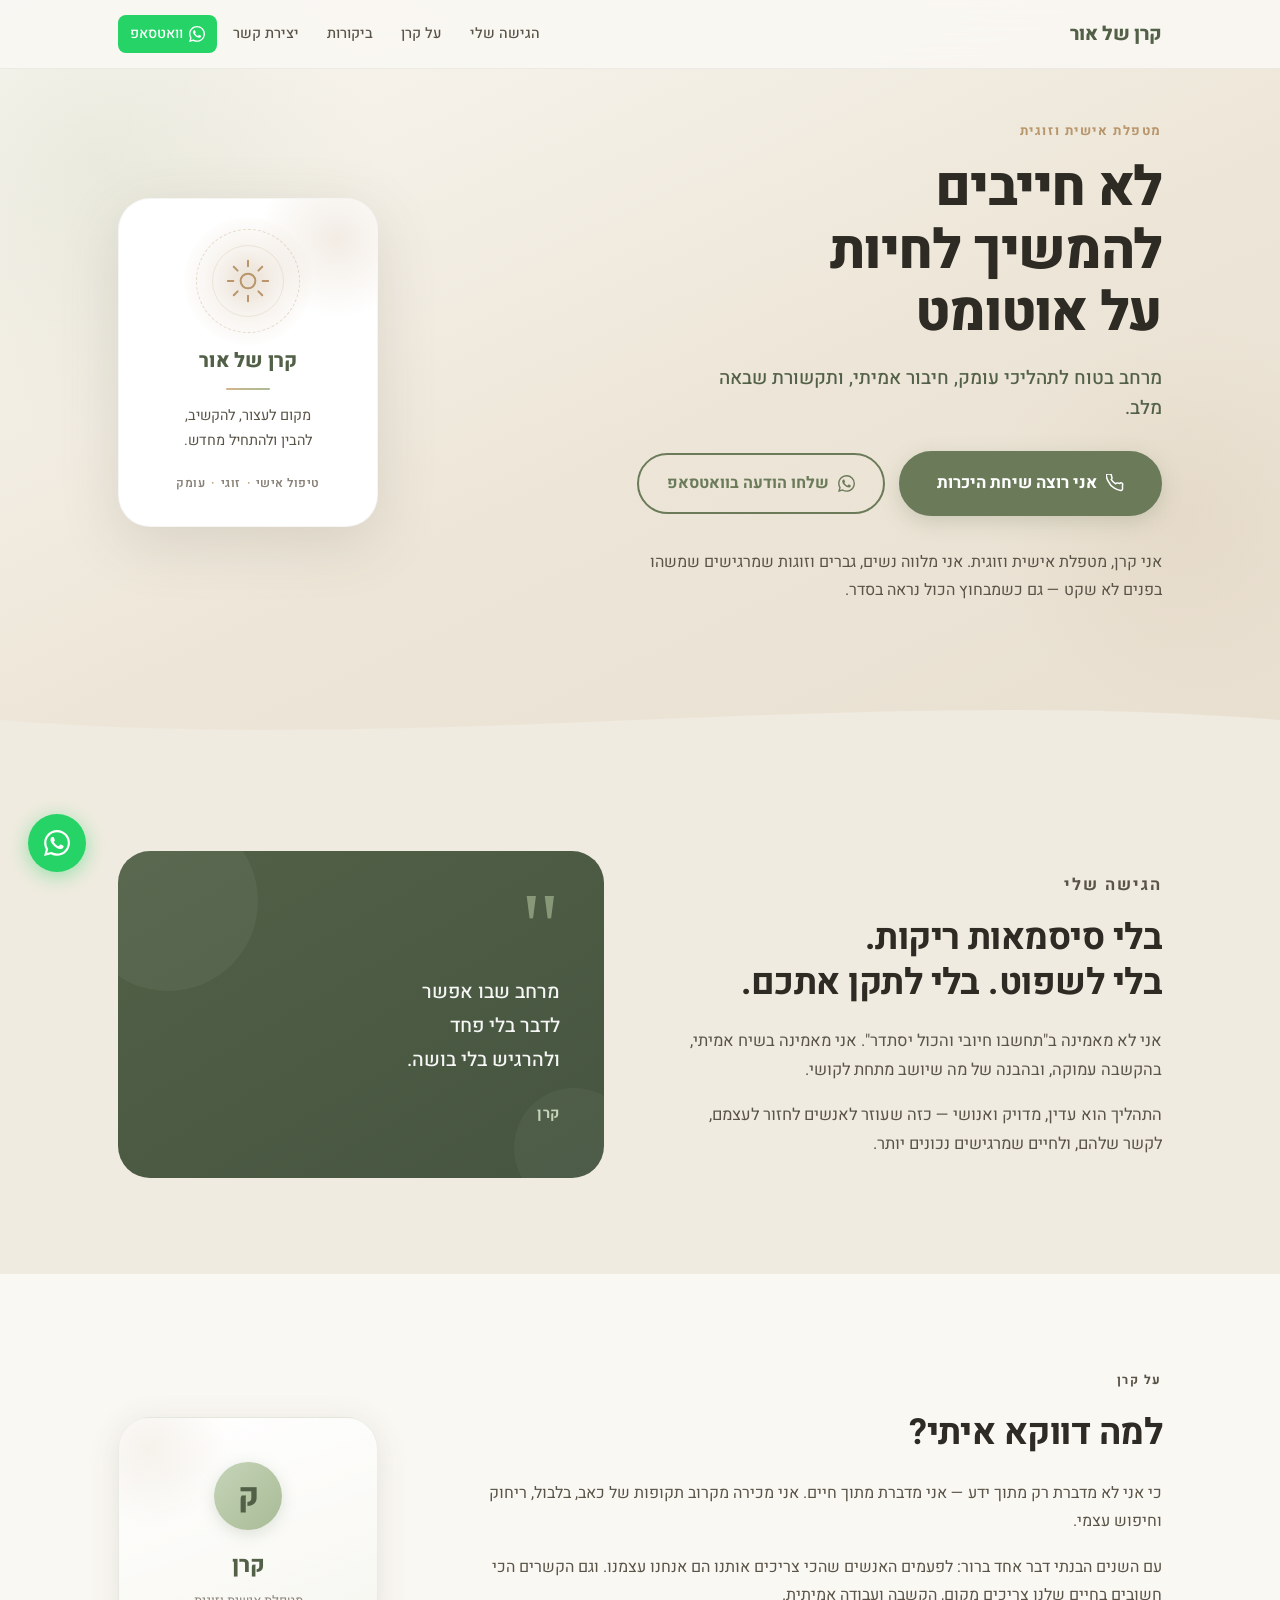
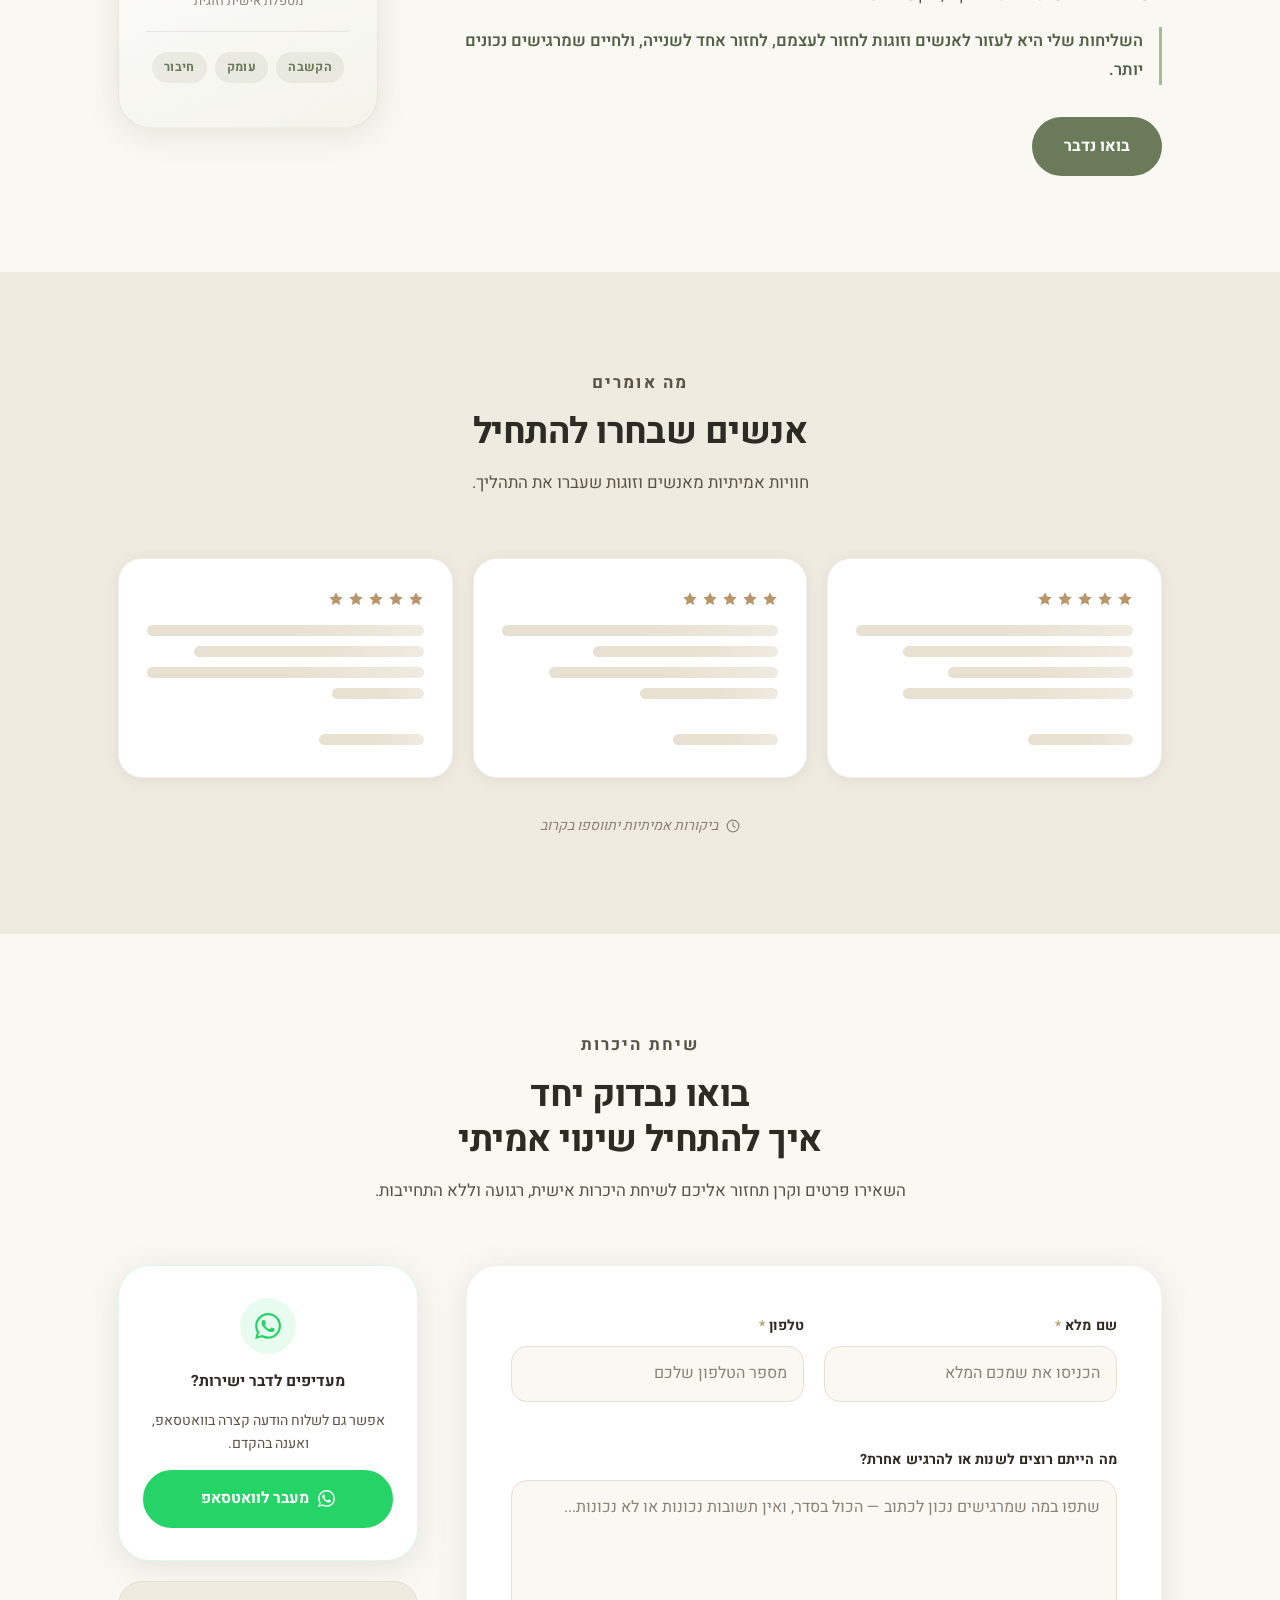
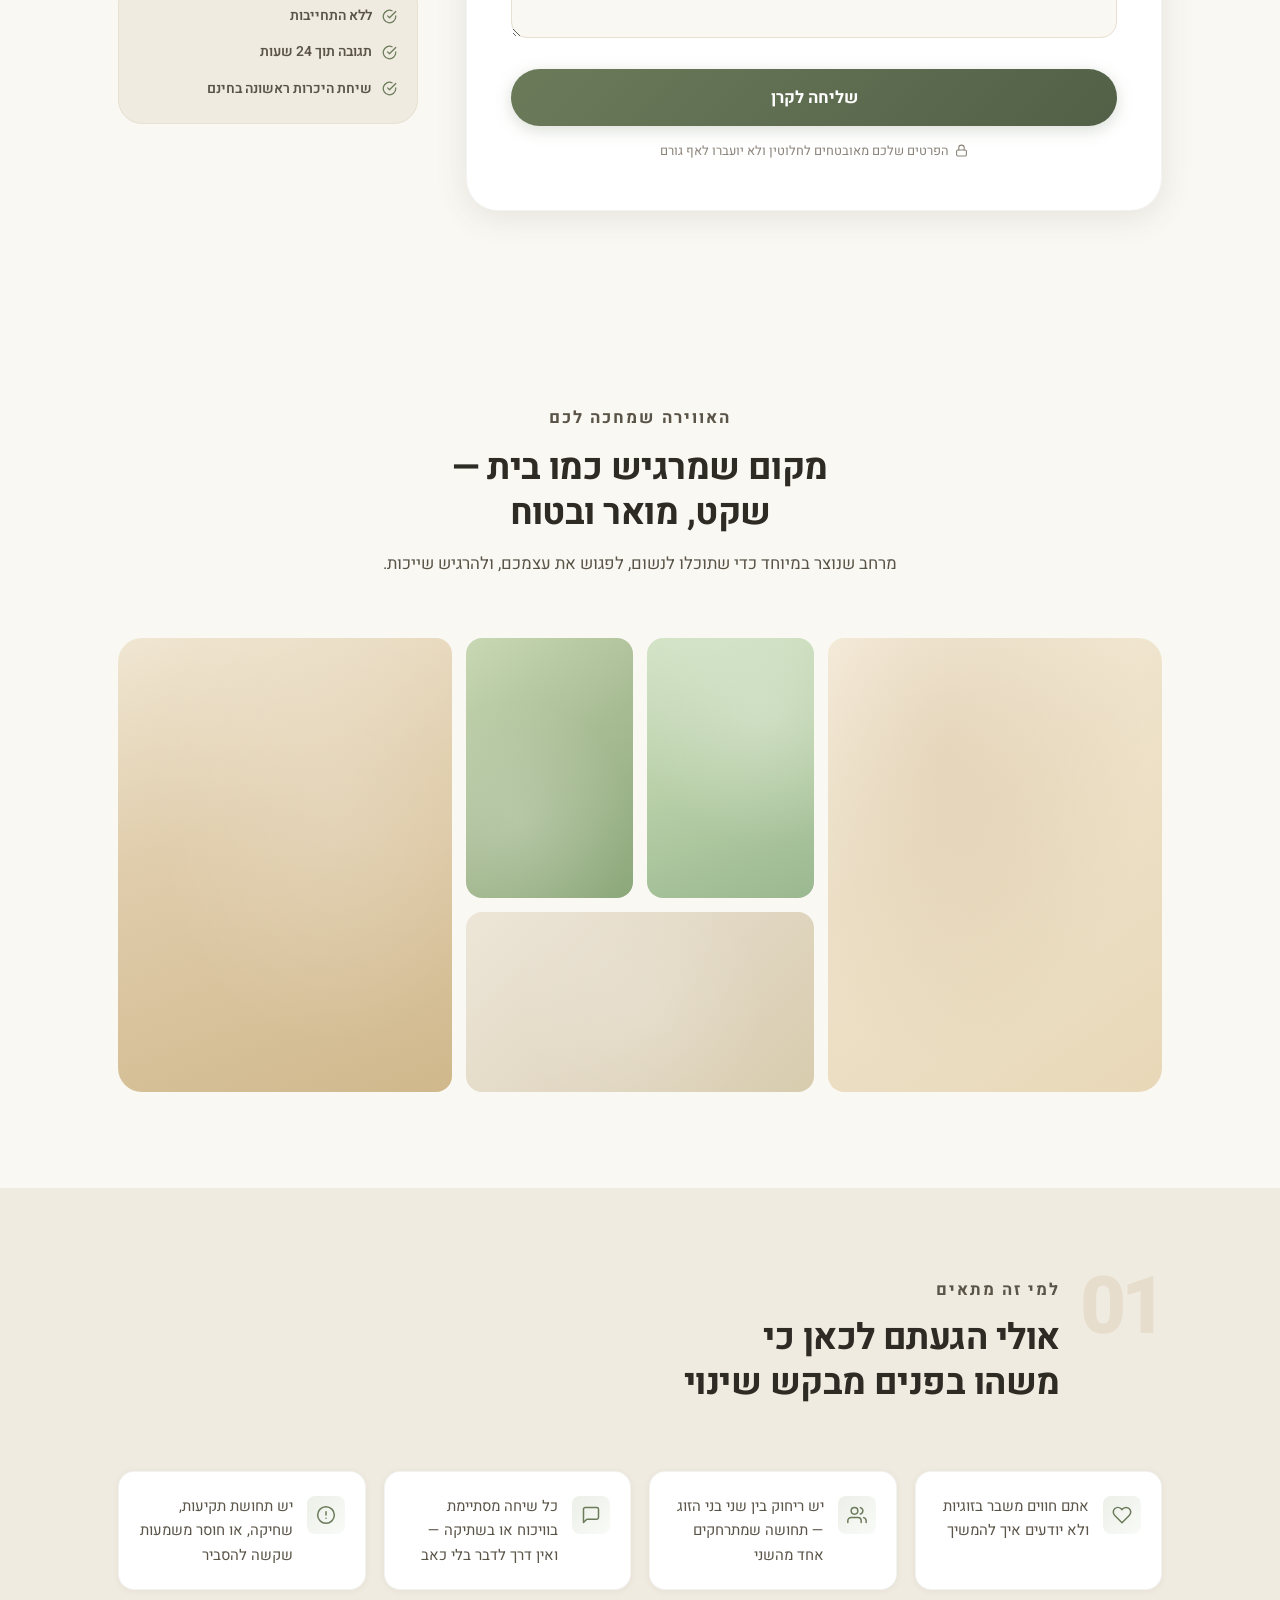
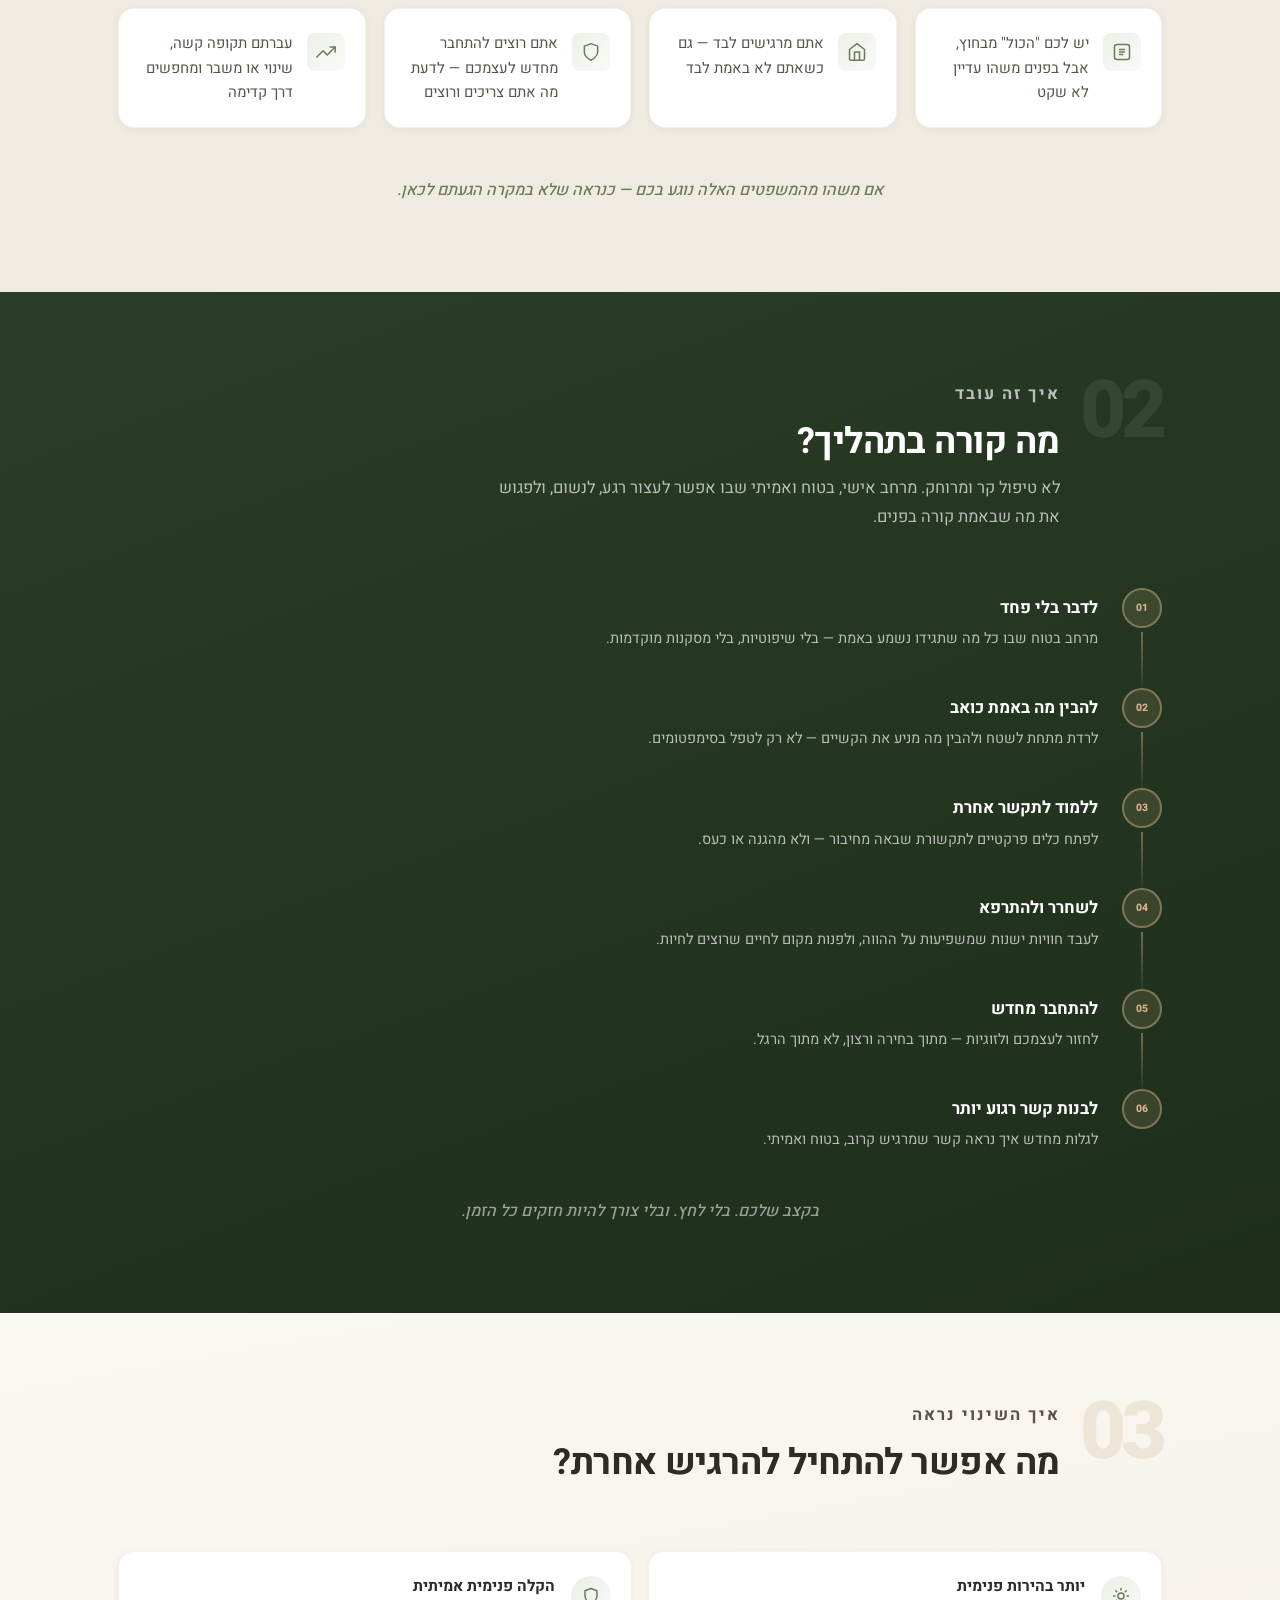
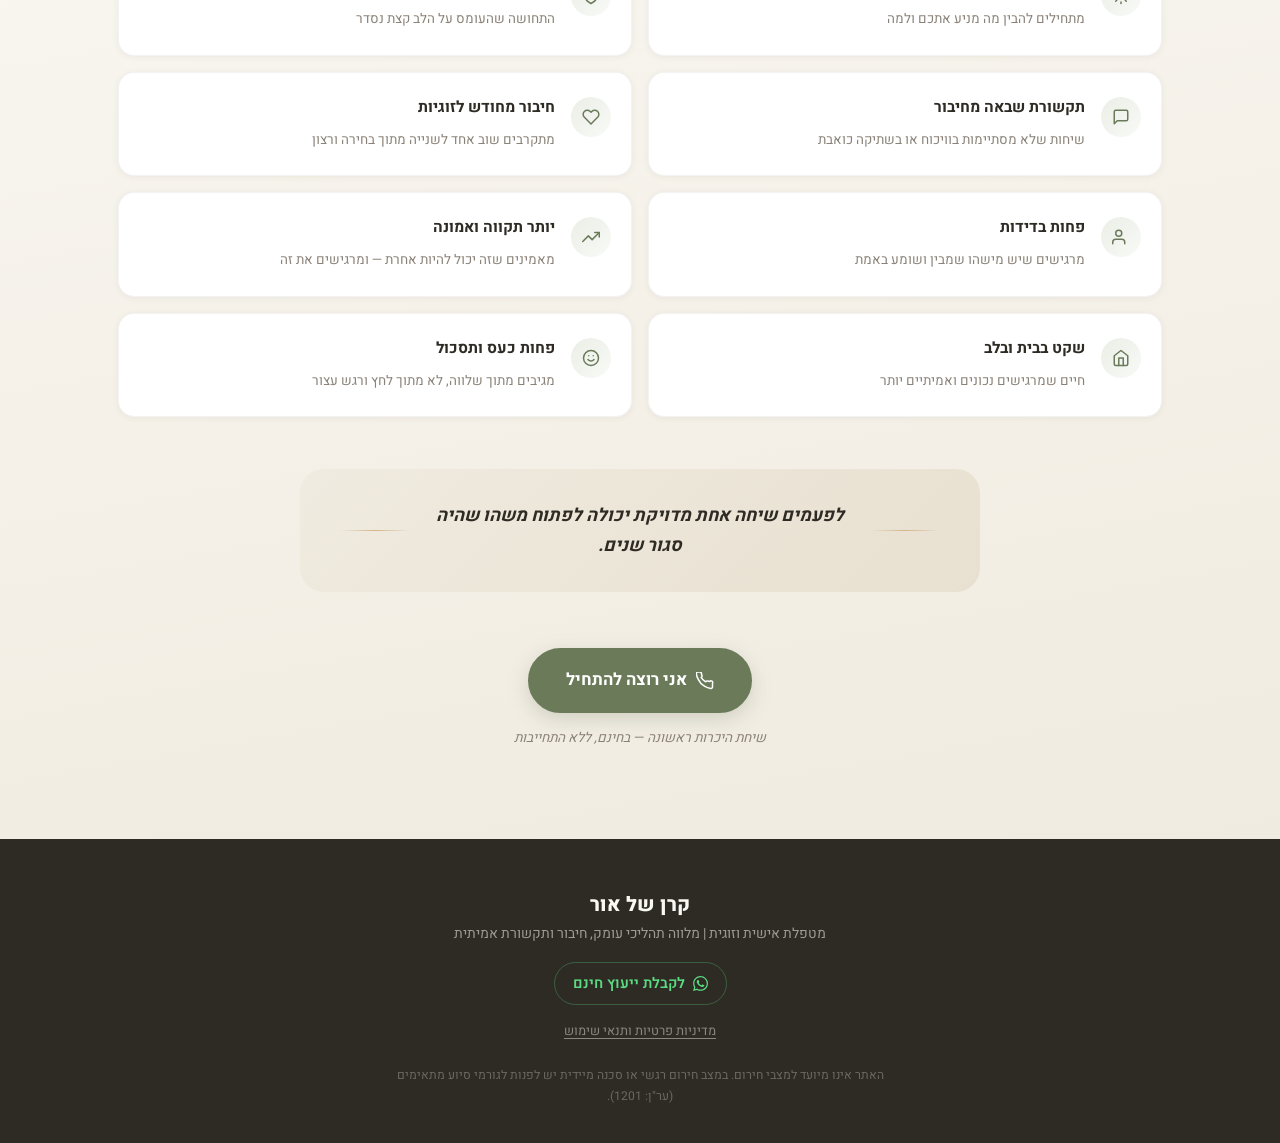
==== index.html @ 53b3a0f0 "Add files via upload" ====
<!DOCTYPE html>
<html lang="he" dir="rtl">
<head>
  <meta charset="UTF-8" />
  <meta name="viewport" content="width=device-width, initial-scale=1.0" />
  <title>קרן של אור | טיפול אישי וזוגי ותהליכי עומק</title>
  <meta name="description" content="קרן של אור - טיפול אישי וזוגי, ליווי תהליכי עומק, חיבור, תקשורת אמיתית וחזרה לשקט פנימי. שיחת היכרות אישית עם קרן." />
  <meta property="og:title" content="קרן של אור | טיפול אישי וזוגי ותהליכי עומק" />
  <meta property="og:description" content="קרן של אור - טיפול אישי וזוגי, ליווי תהליכי עומק, חיבור, תקשורת אמיתית וחזרה לשקט פנימי." />
  <meta property="og:type" content="website" />
  <link rel="preconnect" href="https://fonts.googleapis.com" />
  <link rel="preconnect" href="https://fonts.gstatic.com" crossorigin />
  <link href="https://fonts.googleapis.com/css2?family=Heebo:wght@300;400;500;600;700;800&display=swap" rel="stylesheet" />
  <link rel="stylesheet" href="style.css" />
</head>
<body>

  <!-- ======= NAVBAR ======= -->
  <header class="navbar" id="navbar">
    <div class="container navbar-inner">
      <a href="#hero" class="logo">קרן של אור</a>
      <button class="hamburger" id="hamburgerBtn" aria-label="פתח תפריט" aria-expanded="false">
        <span></span><span></span><span></span>
      </button>
      <nav class="nav-links" id="navLinks" role="navigation" aria-label="ניווט ראשי">
        <a href="#approach">הגישה שלי</a>
        <a href="#about">על קרן</a>
        <a href="#testimonials">ביקורות</a>
        <a href="#contact">יצירת קשר</a>
        <a href="https://wa.me/972527738798?text=%D7%A9%D7%9C%D7%95%D7%9D%20%D7%A7%D7%A8%D7%9F%2C%20%D7%94%D7%92%D7%A2%D7%AA%D7%99%20%D7%9E%D7%94%D7%90%D7%AA%D7%A8%20%D7%95%D7%90%D7%A9%D7%9E%D7%97%20%D7%9C%D7%A9%D7%9E%D7%95%D7%A2%20%D7%A4%D7%A8%D7%98%D7%99%D7%9D%20%D7%A2%D7%9C%20%D7%A9%D7%99%D7%97%D7%AA%20%D7%94%D7%99%D7%9B%D7%A8%D7%95%D7%AA"
          target="_blank" rel="noopener" class="btn-nav-wa" aria-label="שלחו הודעה לקרן בוואטסאפ">
          <svg width="16" height="16" viewBox="0 0 24 24" fill="currentColor" aria-hidden="true"><path d="M17.472 14.382c-.297-.149-1.758-.867-2.03-.967-.273-.099-.471-.148-.67.15-.197.297-.767.966-.94 1.164-.173.199-.347.223-.644.075-.297-.15-1.255-.463-2.39-1.475-.883-.788-1.48-1.761-1.653-2.059-.173-.297-.018-.458.13-.606.134-.133.298-.347.446-.52.149-.174.198-.298.298-.497.099-.198.05-.371-.025-.52-.075-.149-.669-1.612-.916-2.207-.242-.579-.487-.5-.669-.51-.173-.008-.371-.01-.57-.01-.198 0-.52.074-.792.372-.272.297-1.04 1.016-1.04 2.479 0 1.462 1.065 2.875 1.213 3.074.149.198 2.096 3.2 5.077 4.487.709.306 1.262.489 1.694.625.712.227 1.36.195 1.871.118.571-.085 1.758-.719 2.006-1.413.248-.694.248-1.289.173-1.413-.074-.124-.272-.198-.57-.347m-5.421 7.403h-.004a9.87 9.87 0 01-5.031-1.378l-.361-.214-3.741.982.998-3.648-.235-.374a9.86 9.86 0 01-1.51-5.26c.001-5.45 4.436-9.884 9.888-9.884 2.64 0 5.122 1.03 6.988 2.898a9.825 9.825 0 012.893 6.994c-.003 5.45-4.437 9.884-9.885 9.884m8.413-18.297A11.815 11.815 0 0012.05 0C5.495 0 .16 5.335.157 11.892c0 2.096.547 4.142 1.588 5.945L.057 24l6.305-1.654a11.882 11.882 0 005.683 1.448h.005c6.554 0 11.89-5.335 11.893-11.893a11.821 11.821 0 00-3.48-8.413z"/></svg>
          וואטסאפ
        </a>
      </nav>
    </div>
  </header>

  <!-- ======= HERO ======= -->
  <section class="hero" id="hero">
    <div class="hero-blob hero-blob-1" aria-hidden="true"></div>
    <div class="hero-blob hero-blob-2" aria-hidden="true"></div>

    <div class="container hero-inner">
      <div class="hero-content reveal">
        <p class="hero-eyebrow">מטפלת אישית וזוגית</p>
        <h1 class="hero-title">לא חייבים<br />להמשיך לחיות<br />על אוטומט</h1>
        <p class="hero-sub">מרחב בטוח לתהליכי עומק, חיבור אמיתי, ותקשורת שבאה מלב.</p>
        <div class="hero-cta">
          <a href="#contact" class="btn-primary btn-hero">
            <svg width="18" height="18" viewBox="0 0 24 24" fill="none" stroke="currentColor" stroke-width="2" stroke-linecap="round" stroke-linejoin="round" aria-hidden="true"><path d="M22 16.92v3a2 2 0 01-2.18 2 19.79 19.79 0 01-8.63-3.07A19.5 19.5 0 013.07 9.8 19.79 19.79 0 01.22 1.22 2 2 0 012.22 0h3a2 2 0 012 1.72 12.84 12.84 0 00.7 2.81 2 2 0 01-.45 2.11L6.91 7.09a16 16 0 006 6l.55-.55a2 2 0 012.11-.45 12.84 12.84 0 002.81.7A2 2 0 0122 14.92z"/></svg>
            אני רוצה שיחת היכרות
          </a>
          <a href="https://wa.me/972527738798?text=%D7%A9%D7%9C%D7%95%D7%9D%20%D7%A7%D7%A8%D7%9F%2C%20%D7%94%D7%92%D7%A2%D7%AA%D7%99%20%D7%9E%D7%94%D7%90%D7%AA%D7%A8%20%D7%95%D7%90%D7%A9%D7%9E%D7%97%20%D7%9C%D7%A9%D7%9E%D7%95%D7%A2%20%D7%A4%D7%A8%D7%98%D7%99%D7%9D%20%D7%A2%D7%9C%20%D7%A9%D7%99%D7%97%D7%AA%20%D7%94%D7%99%D7%9B%D7%A8%D7%95%D7%AA"
            target="_blank" rel="noopener" class="btn-secondary btn-hero-wa">
            <svg width="17" height="17" viewBox="0 0 24 24" fill="currentColor" aria-hidden="true"><path d="M17.472 14.382c-.297-.149-1.758-.867-2.03-.967-.273-.099-.471-.148-.67.15-.197.297-.767.966-.94 1.164-.173.199-.347.223-.644.075-.297-.15-1.255-.463-2.39-1.475-.883-.788-1.48-1.761-1.653-2.059-.173-.297-.018-.458.13-.606.134-.133.298-.347.446-.52.149-.174.198-.298.298-.497.099-.198.05-.371-.025-.52-.075-.149-.669-1.612-.916-2.207-.242-.579-.487-.5-.669-.51-.173-.008-.371-.01-.57-.01-.198 0-.52.074-.792.372-.272.297-1.04 1.016-1.04 2.479 0 1.462 1.065 2.875 1.213 3.074.149.198 2.096 3.2 5.077 4.487.709.306 1.262.489 1.694.625.712.227 1.36.195 1.871.118.571-.085 1.758-.719 2.006-1.413.248-.694.248-1.289.173-1.413-.074-.124-.272-.198-.57-.347m-5.421 7.403h-.004a9.87 9.87 0 01-5.031-1.378l-.361-.214-3.741.982.998-3.648-.235-.374a9.86 9.86 0 01-1.51-5.26c.001-5.45 4.436-9.884 9.888-9.884 2.64 0 5.122 1.03 6.988 2.898a9.825 9.825 0 012.893 6.994c-.003 5.45-4.437 9.884-9.885 9.884m8.413-18.297A11.815 11.815 0 0012.05 0C5.495 0 .16 5.335.157 11.892c0 2.096.547 4.142 1.588 5.945L.057 24l6.305-1.654a11.882 11.882 0 005.683 1.448h.005c6.554 0 11.89-5.335 11.893-11.893a11.821 11.821 0 00-3.48-8.413z"/></svg>
            שלחו הודעה בוואטסאפ
          </a>
        </div>
        <p class="hero-body">אני קרן, מטפלת אישית וזוגית. אני מלווה נשים, גברים וזוגות שמרגישים שמשהו בפנים לא שקט — גם כשמבחוץ הכול נראה בסדר.</p>
      </div>

      <div class="hero-card reveal reveal-delay" aria-hidden="true">
        <div class="hero-card-inner">
          <div class="hero-card-glow"></div>
          <!-- Multi-layer animated sun -->
          <div class="hero-sun-wrap">
            <div class="sun-aura"></div>
            <div class="sun-ring-outer"></div>
            <div class="sun-ring-inner"></div>
            <div class="hero-card-sun">
              <svg width="44" height="44" viewBox="0 0 24 24" fill="none" stroke="currentColor" stroke-width="1.1" stroke-linecap="round" stroke-linejoin="round">
                <circle cx="12" cy="12" r="4"/>
                <path d="M12 1v3M12 20v3M4.22 4.22l2.12 2.12M17.66 17.66l2.12 2.12M1 12h3M20 12h3M4.22 19.78l2.12-2.12M17.66 6.34l2.12-2.12"/>
              </svg>
            </div>
          </div>
          <p class="hero-card-brand">קרן של אור</p>
          <div class="hero-card-divider"></div>
          <p class="hero-card-tagline">מקום לעצור, להקשיב,<br />להבין ולהתחיל מחדש.</p>
          <div class="hero-card-footer">
            <span>טיפול אישי</span>
            <span class="dot" aria-hidden="true">·</span>
            <span>זוגי</span>
            <span class="dot" aria-hidden="true">·</span>
            <span>עומק</span>
          </div>
        </div>
      </div>
    </div>

    <div class="hero-wave" aria-hidden="true">
      <svg viewBox="0 0 1440 70" preserveAspectRatio="none" xmlns="http://www.w3.org/2000/svg">
        <path d="M0,35 C480,70 960,0 1440,35 L1440,70 L0,70 Z" fill="#F0EBE0"/>
      </svg>
    </div>
  </section>

  <!-- ======= APPROACH ======= -->
  <section class="section section-alt" id="approach">
    <div class="container">
      <div class="approach-inner">
        <div class="approach-text reveal">
          <p class="section-eyebrow">הגישה שלי</p>
          <h2>בלי סיסמאות ריקות.<br />בלי לשפוט. בלי לתקן אתכם.</h2>
          <p>אני לא מאמינה ב"תחשבו חיובי והכול יסתדר". אני מאמינה בשיח אמיתי, בהקשבה עמוקה, ובהבנה של מה שיושב מתחת לקושי.</p>
          <p>התהליך הוא עדין, מדויק ואנושי — כזה שעוזר לאנשים לחזור לעצמם, לקשר שלהם, ולחיים שמרגישים נכונים יותר.</p>
        </div>
        <div class="approach-quote reveal reveal-delay">
          <div class="quote-mark" aria-hidden="true">"</div>
          <p>מרחב שבו אפשר<br />לדבר בלי פחד<br />ולהרגיש בלי בושה.</p>
          <div class="quote-author">קרן</div>
        </div>
      </div>
    </div>
  </section>

  <!-- ======= ABOUT ======= -->
  <section class="section" id="about">
    <div class="container">
      <div class="about-inner">
        <div class="about-content reveal">
          <p class="section-eyebrow">על קרן</p>
          <h2>למה דווקא איתי?</h2>
          <p>כי אני לא מדברת רק מתוך ידע — אני מדברת מתוך חיים. אני מכירה מקרוב תקופות של כאב, בלבול, ריחוק וחיפוש עצמי.</p>
          <p>עם השנים הבנתי דבר אחד ברור: לפעמים האנשים שהכי צריכים אותנו הם אנחנו עצמנו. וגם הקשרים הכי חשובים בחיים שלנו צריכים מקום, הקשבה ועבודה אמיתית.</p>
          <p class="about-mission">השליחות שלי היא לעזור לאנשים וזוגות לחזור לעצמם, לחזור אחד לשנייה, ולחיים שמרגישים נכונים יותר.</p>
          <a href="#contact" class="btn-primary">בואו נדבר</a>
        </div>
        <div class="about-card reveal reveal-delay">
          <div class="about-card-inner">
            <div class="about-card-glow" aria-hidden="true"></div>
            <!-- תמונת קרן — כשיש תמונה: הסירו את ה־comment מהשורה הבאה ומחקו את ה־.about-card-initial -->
            <!-- <img src="keren-photo.jpg" alt="קרן — מטפלת אישית וזוגית" class="about-card-photo" /> -->
            <div class="about-card-initial" aria-hidden="true">ק</div>
            <p class="about-card-name">קרן</p>
            <p class="about-card-role">מטפלת אישית וזוגית</p>
            <div class="about-card-sep" aria-hidden="true"></div>
            <div class="about-card-values">
              <span>הקשבה</span>
              <span>עומק</span>
              <span>חיבור</span>
            </div>
          </div>
        </div>
      </div>
    </div>
  </section>

  <!-- ======= TESTIMONIALS ======= -->
  <section class="section section-alt" id="testimonials">
    <div class="container">
      <div class="section-header reveal">
        <p class="section-eyebrow">מה אומרים</p>
        <h2>אנשים שבחרו להתחיל</h2>
        <p>חוויות אמיתיות מאנשים וזוגות שעברו את התהליך.</p>
      </div>
      <div class="testimonials-grid reveal">
        <div class="testimonial-card testimonial-skeleton" aria-hidden="true">
          <div class="stars">
            <svg width="16" height="16" viewBox="0 0 24 24" fill="currentColor"><path d="M12 2l3.09 6.26L22 9.27l-5 4.87 1.18 6.88L12 17.77l-6.18 3.25L7 14.14 2 9.27l6.91-1.01L12 2z"/></svg>
            <svg width="16" height="16" viewBox="0 0 24 24" fill="currentColor"><path d="M12 2l3.09 6.26L22 9.27l-5 4.87 1.18 6.88L12 17.77l-6.18 3.25L7 14.14 2 9.27l6.91-1.01L12 2z"/></svg>
            <svg width="16" height="16" viewBox="0 0 24 24" fill="currentColor"><path d="M12 2l3.09 6.26L22 9.27l-5 4.87 1.18 6.88L12 17.77l-6.18 3.25L7 14.14 2 9.27l6.91-1.01L12 2z"/></svg>
            <svg width="16" height="16" viewBox="0 0 24 24" fill="currentColor"><path d="M12 2l3.09 6.26L22 9.27l-5 4.87 1.18 6.88L12 17.77l-6.18 3.25L7 14.14 2 9.27l6.91-1.01L12 2z"/></svg>
            <svg width="16" height="16" viewBox="0 0 24 24" fill="currentColor"><path d="M12 2l3.09 6.26L22 9.27l-5 4.87 1.18 6.88L12 17.77l-6.18 3.25L7 14.14 2 9.27l6.91-1.01L12 2z"/></svg>
          </div>
          <div class="skel-body">
            <div class="skel-line w-full"></div>
            <div class="skel-line w-5/6"></div>
            <div class="skel-line w-4/6"></div>
            <div class="skel-line w-5/6"></div>
          </div>
          <div class="skel-name"></div>
        </div>
        <div class="testimonial-card testimonial-skeleton" aria-hidden="true">
          <div class="stars">
            <svg width="16" height="16" viewBox="0 0 24 24" fill="currentColor"><path d="M12 2l3.09 6.26L22 9.27l-5 4.87 1.18 6.88L12 17.77l-6.18 3.25L7 14.14 2 9.27l6.91-1.01L12 2z"/></svg>
            <svg width="16" height="16" viewBox="0 0 24 24" fill="currentColor"><path d="M12 2l3.09 6.26L22 9.27l-5 4.87 1.18 6.88L12 17.77l-6.18 3.25L7 14.14 2 9.27l6.91-1.01L12 2z"/></svg>
            <svg width="16" height="16" viewBox="0 0 24 24" fill="currentColor"><path d="M12 2l3.09 6.26L22 9.27l-5 4.87 1.18 6.88L12 17.77l-6.18 3.25L7 14.14 2 9.27l6.91-1.01L12 2z"/></svg>
            <svg width="16" height="16" viewBox="0 0 24 24" fill="currentColor"><path d="M12 2l3.09 6.26L22 9.27l-5 4.87 1.18 6.88L12 17.77l-6.18 3.25L7 14.14 2 9.27l6.91-1.01L12 2z"/></svg>
            <svg width="16" height="16" viewBox="0 0 24 24" fill="currentColor"><path d="M12 2l3.09 6.26L22 9.27l-5 4.87 1.18 6.88L12 17.77l-6.18 3.25L7 14.14 2 9.27l6.91-1.01L12 2z"/></svg>
          </div>
          <div class="skel-body">
            <div class="skel-line w-full"></div>
            <div class="skel-line w-4/6"></div>
            <div class="skel-line w-5/6"></div>
            <div class="skel-line w-3/6"></div>
          </div>
          <div class="skel-name"></div>
        </div>
        <div class="testimonial-card testimonial-skeleton" aria-hidden="true">
          <div class="stars">
            <svg width="16" height="16" viewBox="0 0 24 24" fill="currentColor"><path d="M12 2l3.09 6.26L22 9.27l-5 4.87 1.18 6.88L12 17.77l-6.18 3.25L7 14.14 2 9.27l6.91-1.01L12 2z"/></svg>
            <svg width="16" height="16" viewBox="0 0 24 24" fill="currentColor"><path d="M12 2l3.09 6.26L22 9.27l-5 4.87 1.18 6.88L12 17.77l-6.18 3.25L7 14.14 2 9.27l6.91-1.01L12 2z"/></svg>
            <svg width="16" height="16" viewBox="0 0 24 24" fill="currentColor"><path d="M12 2l3.09 6.26L22 9.27l-5 4.87 1.18 6.88L12 17.77l-6.18 3.25L7 14.14 2 9.27l6.91-1.01L12 2z"/></svg>
            <svg width="16" height="16" viewBox="0 0 24 24" fill="currentColor"><path d="M12 2l3.09 6.26L22 9.27l-5 4.87 1.18 6.88L12 17.77l-6.18 3.25L7 14.14 2 9.27l6.91-1.01L12 2z"/></svg>
            <svg width="16" height="16" viewBox="0 0 24 24" fill="currentColor"><path d="M12 2l3.09 6.26L22 9.27l-5 4.87 1.18 6.88L12 17.77l-6.18 3.25L7 14.14 2 9.27l6.91-1.01L12 2z"/></svg>
          </div>
          <div class="skel-body">
            <div class="skel-line w-full"></div>
            <div class="skel-line w-5/6"></div>
            <div class="skel-line w-full"></div>
            <div class="skel-line w-2/6"></div>
          </div>
          <div class="skel-name"></div>
        </div>
      </div>
      <p class="testimonials-note reveal">
        <svg width="14" height="14" viewBox="0 0 24 24" fill="none" stroke="currentColor" stroke-width="2" stroke-linecap="round" stroke-linejoin="round" aria-hidden="true"><circle cx="12" cy="12" r="10"/><polyline points="12 6 12 12 16 14"/></svg>
        ביקורות אמיתיות יתווספו בקרוב
      </p>
    </div>
  </section>

  <!-- ======= CONTACT FORM ======= -->
  <section class="section contact-section" id="contact">
    <div class="container">
      <div class="section-header reveal">
        <p class="section-eyebrow">שיחת היכרות</p>
        <h2>בואו נבדוק יחד<br />איך להתחיל שינוי אמיתי</h2>
        <p>השאירו פרטים וקרן תחזור אליכם לשיחת היכרות אישית, רגועה וללא התחייבות.</p>
      </div>
      <div class="contact-inner">
        <form class="contact-form reveal" id="contactForm" novalidate>
          <div class="form-row">
            <div class="form-group">
              <label for="fullName">שם מלא <span class="req" aria-hidden="true">*</span></label>
              <input type="text" id="fullName" name="fullName" placeholder="הכניסו את שמכם המלא" required autocomplete="name" />
              <span class="field-error" id="nameError" role="alert"></span>
            </div>
            <div class="form-group">
              <label for="phone">טלפון <span class="req" aria-hidden="true">*</span></label>
              <input type="tel" id="phone" name="phone" placeholder="מספר הטלפון שלכם" required autocomplete="tel" />
              <span class="field-error" id="phoneError" role="alert"></span>
            </div>
          </div>
          <div class="form-group">
            <label for="message">מה הייתם רוצים לשנות או להרגיש אחרת?</label>
            <textarea id="message" name="message" rows="5" placeholder="שתפו במה שמרגישים נכון לכתוב — הכול בסדר, ואין תשובות נכונות או לא נכונות..."></textarea>
          </div>
          <div id="formMessage" class="form-feedback" aria-live="polite"></div>
          <button type="submit" class="btn-submit" id="submitBtn">
            <span class="btn-text">שליחה לקרן</span>
            <span class="btn-loading" aria-hidden="true">
              <svg width="18" height="18" viewBox="0 0 24 24" fill="none" stroke="currentColor" stroke-width="2.5"><path d="M12 2v4M12 18v4M4.93 4.93l2.83 2.83M16.24 16.24l2.83 2.83M2 12h4M18 12h4M4.93 19.07l2.83-2.83M16.24 7.76l2.83-2.83"/></svg>
            </span>
          </button>
          <p class="form-trust">
            <svg width="13" height="13" viewBox="0 0 24 24" fill="none" stroke="currentColor" stroke-width="2" stroke-linecap="round" stroke-linejoin="round" aria-hidden="true"><rect x="3" y="11" width="18" height="11" rx="2" ry="2"/><path d="M7 11V7a5 5 0 0 1 10 0v4"/></svg>
            הפרטים שלכם מאובטחים לחלוטין ולא יועברו לאף גורם
          </p>
        </form>

        <div class="contact-side reveal reveal-delay">
          <div class="wa-box">
            <div class="wa-icon" aria-hidden="true">
              <svg width="26" height="26" viewBox="0 0 24 24" fill="currentColor"><path d="M17.472 14.382c-.297-.149-1.758-.867-2.03-.967-.273-.099-.471-.148-.67.15-.197.297-.767.966-.94 1.164-.173.199-.347.223-.644.075-.297-.15-1.255-.463-2.39-1.475-.883-.788-1.48-1.761-1.653-2.059-.173-.297-.018-.458.13-.606.134-.133.298-.347.446-.52.149-.174.198-.298.298-.497.099-.198.05-.371-.025-.52-.075-.149-.669-1.612-.916-2.207-.242-.579-.487-.5-.669-.51-.173-.008-.371-.01-.57-.01-.198 0-.52.074-.792.372-.272.297-1.04 1.016-1.04 2.479 0 1.462 1.065 2.875 1.213 3.074.149.198 2.096 3.2 5.077 4.487.709.306 1.262.489 1.694.625.712.227 1.36.195 1.871.118.571-.085 1.758-.719 2.006-1.413.248-.694.248-1.289.173-1.413-.074-.124-.272-.198-.57-.347m-5.421 7.403h-.004a9.87 9.87 0 01-5.031-1.378l-.361-.214-3.741.982.998-3.648-.235-.374a9.86 9.86 0 01-1.51-5.26c.001-5.45 4.436-9.884 9.888-9.884 2.64 0 5.122 1.03 6.988 2.898a9.825 9.825 0 012.893 6.994c-.003 5.45-4.437 9.884-9.885 9.884m8.413-18.297A11.815 11.815 0 0012.05 0C5.495 0 .16 5.335.157 11.892c0 2.096.547 4.142 1.588 5.945L.057 24l6.305-1.654a11.882 11.882 0 005.683 1.448h.005c6.554 0 11.89-5.335 11.893-11.893a11.821 11.821 0 00-3.48-8.413z"/></svg>
            </div>
            <p class="wa-title">מעדיפים לדבר ישירות?</p>
            <p class="wa-text">אפשר גם לשלוח הודעה קצרה בוואטסאפ, ואענה בהקדם.</p>
            <a href="https://wa.me/972527738798?text=%D7%A9%D7%9C%D7%95%D7%9D%20%D7%A7%D7%A8%D7%9F%2C%20%D7%94%D7%92%D7%A2%D7%AA%D7%99%20%D7%9E%D7%94%D7%90%D7%AA%D7%A8%20%D7%95%D7%90%D7%A9%D7%9E%D7%97%20%D7%9C%D7%A9%D7%9E%D7%95%D7%A2%20%D7%A4%D7%A8%D7%98%D7%99%D7%9D%20%D7%A2%D7%9C%20%D7%A9%D7%99%D7%97%D7%AA%20%D7%94%D7%99%D7%9B%D7%A8%D7%95%D7%AA"
              target="_blank" rel="noopener" class="btn-wa-full" aria-label="שלחו הודעה לקרן בוואטסאפ">
              <svg width="17" height="17" viewBox="0 0 24 24" fill="currentColor" aria-hidden="true"><path d="M17.472 14.382c-.297-.149-1.758-.867-2.03-.967-.273-.099-.471-.148-.67.15-.197.297-.767.966-.94 1.164-.173.199-.347.223-.644.075-.297-.15-1.255-.463-2.39-1.475-.883-.788-1.48-1.761-1.653-2.059-.173-.297-.018-.458.13-.606.134-.133.298-.347.446-.52.149-.174.198-.298.298-.497.099-.198.05-.371-.025-.52-.075-.149-.669-1.612-.916-2.207-.242-.579-.487-.5-.669-.51-.173-.008-.371-.01-.57-.01-.198 0-.52.074-.792.372-.272.297-1.04 1.016-1.04 2.479 0 1.462 1.065 2.875 1.213 3.074.149.198 2.096 3.2 5.077 4.487.709.306 1.262.489 1.694.625.712.227 1.36.195 1.871.118.571-.085 1.758-.719 2.006-1.413.248-.694.248-1.289.173-1.413-.074-.124-.272-.198-.57-.347m-5.421 7.403h-.004a9.87 9.87 0 01-5.031-1.378l-.361-.214-3.741.982.998-3.648-.235-.374a9.86 9.86 0 01-1.51-5.26c.001-5.45 4.436-9.884 9.888-9.884 2.64 0 5.122 1.03 6.988 2.898a9.825 9.825 0 012.893 6.994c-.003 5.45-4.437 9.884-9.885 9.884m8.413-18.297A11.815 11.815 0 0012.05 0C5.495 0 .16 5.335.157 11.892c0 2.096.547 4.142 1.588 5.945L.057 24l6.305-1.654a11.882 11.882 0 005.683 1.448h.005c6.554 0 11.89-5.335 11.893-11.893a11.821 11.821 0 00-3.48-8.413z"/></svg>
              מעבר לוואטסאפ
            </a>
          </div>
          <div class="contact-reassure">
            <p>
              <svg width="15" height="15" viewBox="0 0 24 24" fill="none" stroke="currentColor" stroke-width="2" stroke-linecap="round" stroke-linejoin="round" aria-hidden="true"><path d="M22 11.08V12a10 10 0 1 1-5.93-9.14"/><polyline points="22 4 12 14.01 9 11.01"/></svg>
              ללא התחייבות
            </p>
            <p>
              <svg width="15" height="15" viewBox="0 0 24 24" fill="none" stroke="currentColor" stroke-width="2" stroke-linecap="round" stroke-linejoin="round" aria-hidden="true"><path d="M22 11.08V12a10 10 0 1 1-5.93-9.14"/><polyline points="22 4 12 14.01 9 11.01"/></svg>
              תגובה תוך 24 שעות
            </p>
            <p>
              <svg width="15" height="15" viewBox="0 0 24 24" fill="none" stroke="currentColor" stroke-width="2" stroke-linecap="round" stroke-linejoin="round" aria-hidden="true"><path d="M22 11.08V12a10 10 0 1 1-5.93-9.14"/><polyline points="22 4 12 14.01 9 11.01"/></svg>
              שיחת היכרות ראשונה בחינם
            </p>
          </div>
        </div>
      </div>
    </div>
  </section>

  <!-- ======= GALLERY — מרחב הקליניקה ======= -->
  <!-- כדי להוסיף תמונות אמיתיות: הוסיפו style="background-image:url('...'); background-size:cover;" לכל .gallery-item -->
  <section class="section gallery-section" id="gallery">
    <div class="container">
      <div class="section-header reveal">
        <p class="section-eyebrow">האווירה שמחכה לכם</p>
        <h2>מקום שמרגיש כמו בית —<br />שקט, מואר ובטוח</h2>
        <p>מרחב שנוצר במיוחד כדי שתוכלו לנשום, לפגוש את עצמכם, ולהרגיש שייכות.</p>
      </div>
      <div class="gallery-grid reveal">
        <div class="gallery-item gallery-item-1">
          <div class="gallery-label">אור טבעי</div>
        </div>
        <div class="gallery-item gallery-item-2">
          <div class="gallery-label">שקט ועומק</div>
        </div>
        <div class="gallery-item gallery-item-3">
          <div class="gallery-label">חיבור</div>
        </div>
        <div class="gallery-item gallery-item-4">
          <div class="gallery-label">נוכחות</div>
        </div>
        <div class="gallery-item gallery-item-5">
          <div class="gallery-label">ריפוי</div>
        </div>
      </div>
    </div>
  </section>

  <!-- ======= MEGA SECTION — למי / איך עובד / איך השינוי נראה ======= -->
  <section class="mega-section" id="journey" aria-label="המסע הטיפולי">

    <!-- SUB 1: למי זה מתאים -->
    <div class="mega-sub mega-sub-1">
      <div class="container">
        <div class="mega-header reveal">
          <span class="mega-num" aria-hidden="true">01</span>
          <div class="mega-header-text">
            <p class="section-eyebrow">למי זה מתאים</p>
            <h2>אולי הגעתם לכאן כי<br />משהו בפנים מבקש שינוי</h2>
          </div>
        </div>
        <div class="cards-grid reveal">
          <div class="card">
            <div class="card-icon" aria-hidden="true">
              <svg width="20" height="20" viewBox="0 0 24 24" fill="none" stroke="currentColor" stroke-width="1.8" stroke-linecap="round" stroke-linejoin="round"><path d="M20.84 4.61a5.5 5.5 0 0 0-7.78 0L12 5.67l-1.06-1.06a5.5 5.5 0 0 0-7.78 7.78l1.06 1.06L12 21.23l7.78-7.78 1.06-1.06a5.5 5.5 0 0 0 0-7.78z"/></svg>
            </div>
            <p>אתם חווים משבר בזוגיות ולא יודעים איך להמשיך</p>
          </div>
          <div class="card">
            <div class="card-icon" aria-hidden="true">
              <svg width="20" height="20" viewBox="0 0 24 24" fill="none" stroke="currentColor" stroke-width="1.8" stroke-linecap="round" stroke-linejoin="round"><path d="M17 21v-2a4 4 0 0 0-4-4H5a4 4 0 0 0-4 4v2"/><circle cx="9" cy="7" r="4"/><path d="M23 21v-2a4 4 0 0 0-3-3.87"/><path d="M16 3.13a4 4 0 0 1 0 7.75"/></svg>
            </div>
            <p>יש ריחוק בין שני בני הזוג — תחושה שמתרחקים אחד מהשני</p>
          </div>
          <div class="card">
            <div class="card-icon" aria-hidden="true">
              <svg width="20" height="20" viewBox="0 0 24 24" fill="none" stroke="currentColor" stroke-width="1.8" stroke-linecap="round" stroke-linejoin="round"><path d="M21 15a2 2 0 0 1-2 2H7l-4 4V5a2 2 0 0 1 2-2h14a2 2 0 0 1 2 2z"/></svg>
            </div>
            <p>כל שיחה מסתיימת בוויכוח או בשתיקה — ואין דרך לדבר בלי כאב</p>
          </div>
          <div class="card">
            <div class="card-icon" aria-hidden="true">
              <svg width="20" height="20" viewBox="0 0 24 24" fill="none" stroke="currentColor" stroke-width="1.8" stroke-linecap="round" stroke-linejoin="round"><circle cx="12" cy="12" r="10"/><line x1="12" y1="8" x2="12" y2="12"/><line x1="12" y1="16" x2="12.01" y2="16"/></svg>
            </div>
            <p>יש תחושת תקיעות, שחיקה, או חוסר משמעות שקשה להסביר</p>
          </div>
          <div class="card">
            <div class="card-icon" aria-hidden="true">
              <svg width="20" height="20" viewBox="0 0 24 24" fill="none" stroke="currentColor" stroke-width="1.8" stroke-linecap="round" stroke-linejoin="round"><rect x="3" y="3" width="18" height="18" rx="3"/><path d="M9 9h6M9 12h6M9 15h4"/></svg>
            </div>
            <p>יש לכם "הכול" מבחוץ, אבל בפנים משהו עדיין לא שקט</p>
          </div>
          <div class="card">
            <div class="card-icon" aria-hidden="true">
              <svg width="20" height="20" viewBox="0 0 24 24" fill="none" stroke="currentColor" stroke-width="1.8" stroke-linecap="round" stroke-linejoin="round"><path d="M3 9l9-7 9 7v11a2 2 0 0 1-2 2H5a2 2 0 0 1-2-2z"/><polyline points="9 22 9 12 15 12 15 22"/></svg>
            </div>
            <p>אתם מרגישים לבד — גם כשאתם לא באמת לבד</p>
          </div>
          <div class="card">
            <div class="card-icon" aria-hidden="true">
              <svg width="20" height="20" viewBox="0 0 24 24" fill="none" stroke="currentColor" stroke-width="1.8" stroke-linecap="round" stroke-linejoin="round"><path d="M12 22s8-4 8-10V5l-8-3-8 3v7c0 6 8 10 8 10z"/></svg>
            </div>
            <p>אתם רוצים להתחבר מחדש לעצמכם — לדעת מה אתם צריכים ורוצים</p>
          </div>
          <div class="card">
            <div class="card-icon" aria-hidden="true">
              <svg width="20" height="20" viewBox="0 0 24 24" fill="none" stroke="currentColor" stroke-width="1.8" stroke-linecap="round" stroke-linejoin="round"><polyline points="23 6 13.5 15.5 8.5 10.5 1 18"/><polyline points="17 6 23 6 23 12"/></svg>
            </div>
            <p>עברתם תקופה קשה, שינוי או משבר ומחפשים דרך קדימה</p>
          </div>
        </div>
        <p class="section-footer-note reveal">אם משהו מהמשפטים האלה נוגע בכם — כנראה שלא במקרה הגעתם לכאן.</p>
      </div>
    </div>

    <!-- SUB 2: איך זה עובד -->
    <div class="mega-sub mega-sub-2">
      <div class="container">
        <div class="mega-header reveal">
          <span class="mega-num" aria-hidden="true">02</span>
          <div class="mega-header-text">
            <p class="section-eyebrow">איך זה עובד</p>
            <h2>מה קורה בתהליך?</h2>
            <p>לא טיפול קר ומרוחק. מרחב אישי, בטוח ואמיתי שבו אפשר לעצור רגע, לנשום, ולפגוש את מה שבאמת קורה בפנים.</p>
          </div>
        </div>
        <div class="mega-timeline reveal">
          <div class="mega-step">
            <div class="mega-step-head">
              <div class="mega-step-num">01</div>
              <div class="mega-step-connector"></div>
            </div>
            <div class="mega-step-body">
              <h3>לדבר בלי פחד</h3>
              <p>מרחב בטוח שבו כל מה שתגידו נשמע באמת — בלי שיפוטיות, בלי מסקנות מוקדמות.</p>
            </div>
          </div>
          <div class="mega-step">
            <div class="mega-step-head">
              <div class="mega-step-num">02</div>
              <div class="mega-step-connector"></div>
            </div>
            <div class="mega-step-body">
              <h3>להבין מה באמת כואב</h3>
              <p>לרדת מתחת לשטח ולהבין מה מניע את הקשיים — לא רק לטפל בסימפטומים.</p>
            </div>
          </div>
          <div class="mega-step">
            <div class="mega-step-head">
              <div class="mega-step-num">03</div>
              <div class="mega-step-connector"></div>
            </div>
            <div class="mega-step-body">
              <h3>ללמוד לתקשר אחרת</h3>
              <p>לפתח כלים פרקטיים לתקשורת שבאה מחיבור — ולא מהגנה או כעס.</p>
            </div>
          </div>
          <div class="mega-step">
            <div class="mega-step-head">
              <div class="mega-step-num">04</div>
              <div class="mega-step-connector"></div>
            </div>
            <div class="mega-step-body">
              <h3>לשחרר ולהתרפא</h3>
              <p>לעבד חוויות ישנות שמשפיעות על ההווה, ולפנות מקום לחיים שרוצים לחיות.</p>
            </div>
          </div>
          <div class="mega-step">
            <div class="mega-step-head">
              <div class="mega-step-num">05</div>
              <div class="mega-step-connector"></div>
            </div>
            <div class="mega-step-body">
              <h3>להתחבר מחדש</h3>
              <p>לחזור לעצמכם ולזוגיות — מתוך בחירה ורצון, לא מתוך הרגל.</p>
            </div>
          </div>
          <div class="mega-step">
            <div class="mega-step-head">
              <div class="mega-step-num">06</div>
            </div>
            <div class="mega-step-body">
              <h3>לבנות קשר רגוע יותר</h3>
              <p>לגלות מחדש איך נראה קשר שמרגיש קרוב, בטוח ואמיתי.</p>
            </div>
          </div>
        </div>
        <p class="process-note-dark reveal">בקצב שלכם. בלי לחץ. ובלי צורך להיות חזקים כל הזמן.</p>
      </div>
    </div>

    <!-- SUB 3: איך השינוי נראה -->
    <div class="mega-sub mega-sub-3">
      <div class="container">
        <div class="mega-header reveal">
          <span class="mega-num" aria-hidden="true">03</span>
          <div class="mega-header-text">
            <p class="section-eyebrow">איך השינוי נראה</p>
            <h2>מה אפשר להתחיל להרגיש אחרת?</h2>
          </div>
        </div>
        <div class="transform-checklist reveal">
          <div class="tc-item">
            <div class="tc-icon" aria-hidden="true">
              <svg width="18" height="18" viewBox="0 0 24 24" fill="none" stroke="currentColor" stroke-width="2" stroke-linecap="round" stroke-linejoin="round"><circle cx="12" cy="12" r="4"/><path d="M12 2v2M12 20v2M4.93 4.93l1.41 1.41M17.66 17.66l1.41 1.41M2 12h2M20 12h2M4.93 19.07l1.41-1.41M17.66 6.34l1.41-1.41"/></svg>
            </div>
            <div class="tc-text">
              <strong>יותר בהירות פנימית</strong>
              <span>מתחילים להבין מה מניע אתכם ולמה</span>
            </div>
          </div>
          <div class="tc-item">
            <div class="tc-icon" aria-hidden="true">
              <svg width="18" height="18" viewBox="0 0 24 24" fill="none" stroke="currentColor" stroke-width="2" stroke-linecap="round" stroke-linejoin="round"><path d="M12 22s8-4 8-10V5l-8-3-8 3v7c0 6 8 10 8 10z"/></svg>
            </div>
            <div class="tc-text">
              <strong>הקלה פנימית אמיתית</strong>
              <span>התחושה שהעומס על הלב קצת נסדר</span>
            </div>
          </div>
          <div class="tc-item">
            <div class="tc-icon" aria-hidden="true">
              <svg width="18" height="18" viewBox="0 0 24 24" fill="none" stroke="currentColor" stroke-width="2" stroke-linecap="round" stroke-linejoin="round"><path d="M21 15a2 2 0 0 1-2 2H7l-4 4V5a2 2 0 0 1 2-2h14a2 2 0 0 1 2 2z"/></svg>
            </div>
            <div class="tc-text">
              <strong>תקשורת שבאה מחיבור</strong>
              <span>שיחות שלא מסתיימות בוויכוח או בשתיקה כואבת</span>
            </div>
          </div>
          <div class="tc-item">
            <div class="tc-icon" aria-hidden="true">
              <svg width="18" height="18" viewBox="0 0 24 24" fill="none" stroke="currentColor" stroke-width="2" stroke-linecap="round" stroke-linejoin="round"><path d="M20.84 4.61a5.5 5.5 0 0 0-7.78 0L12 5.67l-1.06-1.06a5.5 5.5 0 0 0-7.78 7.78l1.06 1.06L12 21.23l7.78-7.78 1.06-1.06a5.5 5.5 0 0 0 0-7.78z"/></svg>
            </div>
            <div class="tc-text">
              <strong>חיבור מחודש לזוגיות</strong>
              <span>מתקרבים שוב אחד לשנייה מתוך בחירה ורצון</span>
            </div>
          </div>
          <div class="tc-item">
            <div class="tc-icon" aria-hidden="true">
              <svg width="18" height="18" viewBox="0 0 24 24" fill="none" stroke="currentColor" stroke-width="2" stroke-linecap="round" stroke-linejoin="round"><path d="M17 21v-2a4 4 0 0 0-4-4H5a4 4 0 0 0-4 4v2"/><circle cx="9" cy="7" r="4"/></svg>
            </div>
            <div class="tc-text">
              <strong>פחות בדידות</strong>
              <span>מרגישים שיש מישהו שמבין ושומע באמת</span>
            </div>
          </div>
          <div class="tc-item">
            <div class="tc-icon" aria-hidden="true">
              <svg width="18" height="18" viewBox="0 0 24 24" fill="none" stroke="currentColor" stroke-width="2" stroke-linecap="round" stroke-linejoin="round"><polyline points="23 6 13.5 15.5 8.5 10.5 1 18"/><polyline points="17 6 23 6 23 12"/></svg>
            </div>
            <div class="tc-text">
              <strong>יותר תקווה ואמונה</strong>
              <span>מאמינים שזה יכול להיות אחרת — ומרגישים את זה</span>
            </div>
          </div>
          <div class="tc-item">
            <div class="tc-icon" aria-hidden="true">
              <svg width="18" height="18" viewBox="0 0 24 24" fill="none" stroke="currentColor" stroke-width="2" stroke-linecap="round" stroke-linejoin="round"><path d="M3 9l9-7 9 7v11a2 2 0 0 1-2 2H5a2 2 0 0 1-2-2z"/><polyline points="9 22 9 12 15 12 15 22"/></svg>
            </div>
            <div class="tc-text">
              <strong>שקט בבית ובלב</strong>
              <span>חיים שמרגישים נכונים ואמיתיים יותר</span>
            </div>
          </div>
          <div class="tc-item">
            <div class="tc-icon" aria-hidden="true">
              <svg width="18" height="18" viewBox="0 0 24 24" fill="none" stroke="currentColor" stroke-width="2" stroke-linecap="round" stroke-linejoin="round"><circle cx="12" cy="12" r="10"/><path d="M8 14s1.5 2 4 2 4-2 4-2"/><line x1="9" y1="9" x2="9.01" y2="9"/><line x1="15" y1="9" x2="15.01" y2="9"/></svg>
            </div>
            <div class="tc-text">
              <strong>פחות כעס ותסכול</strong>
              <span>מגיבים מתוך שלווה, לא מתוך לחץ ורגש עצור</span>
            </div>
          </div>
        </div>

        <div class="highlight-quote reveal">
          <div class="hq-line" aria-hidden="true"></div>
          <p>לפעמים שיחה אחת מדויקת יכולה לפתוח משהו שהיה סגור שנים.</p>
          <div class="hq-line" aria-hidden="true"></div>
        </div>

        <div class="mega-cta reveal">
          <a href="#contact" class="btn-primary btn-hero">
            <svg width="18" height="18" viewBox="0 0 24 24" fill="none" stroke="currentColor" stroke-width="2" stroke-linecap="round" stroke-linejoin="round" aria-hidden="true"><path d="M22 16.92v3a2 2 0 01-2.18 2 19.79 19.79 0 01-8.63-3.07A19.5 19.5 0 013.07 9.8 19.79 19.79 0 01.22 1.22 2 2 0 012.22 0h3a2 2 0 012 1.72 12.84 12.84 0 00.7 2.81 2 2 0 01-.45 2.11L6.91 7.09a16 16 0 006 6l.55-.55a2 2 0 012.11-.45 12.84 12.84 0 002.81.7A2 2 0 0122 14.92z"/></svg>
            אני רוצה להתחיל
          </a>
          <p class="mega-cta-note">שיחת היכרות ראשונה — בחינם, ללא התחייבות</p>
        </div>
      </div>
    </div>

  </section>

  <!-- ======= FOOTER ======= -->
  <footer class="footer">
    <div class="container footer-inner">
      <div class="footer-brand">
        <p class="footer-logo">קרן של אור</p>
        <p class="footer-tagline">מטפלת אישית וזוגית | מלווה תהליכי עומק, חיבור ותקשורת אמיתית</p>
      </div>
      <div class="footer-contact">
        <a href="https://wa.me/972527738798?text=%D7%A9%D7%9C%D7%95%D7%9D%20%D7%A7%D7%A8%D7%9F%2C%20%D7%94%D7%92%D7%A2%D7%AA%D7%99%20%D7%9E%D7%94%D7%90%D7%AA%D7%A8%20%D7%95%D7%90%D7%A9%D7%9E%D7%97%20%D7%9C%D7%A9%D7%9E%D7%95%D7%A2%20%D7%A4%D7%A8%D7%98%D7%99%D7%9D%20%D7%A2%D7%9C%20%D7%A9%D7%99%D7%97%D7%AA%20%D7%94%D7%99%D7%9B%D7%A8%D7%95%D7%AA"
          target="_blank" rel="noopener" class="footer-wa" aria-label="פנו לקרן בוואטסאפ לייעוץ חינם">
          <svg width="15" height="15" viewBox="0 0 24 24" fill="currentColor" aria-hidden="true"><path d="M17.472 14.382c-.297-.149-1.758-.867-2.03-.967-.273-.099-.471-.148-.67.15-.197.297-.767.966-.94 1.164-.173.199-.347.223-.644.075-.297-.15-1.255-.463-2.39-1.475-.883-.788-1.48-1.761-1.653-2.059-.173-.297-.018-.458.13-.606.134-.133.298-.347.446-.52.149-.174.198-.298.298-.497.099-.198.05-.371-.025-.52-.075-.149-.669-1.612-.916-2.207-.242-.579-.487-.5-.669-.51-.173-.008-.371-.01-.57-.01-.198 0-.52.074-.792.372-.272.297-1.04 1.016-1.04 2.479 0 1.462 1.065 2.875 1.213 3.074.149.198 2.096 3.2 5.077 4.487.709.306 1.262.489 1.694.625.712.227 1.36.195 1.871.118.571-.085 1.758-.719 2.006-1.413.248-.694.248-1.289.173-1.413-.074-.124-.272-.198-.57-.347m-5.421 7.403h-.004a9.87 9.87 0 01-5.031-1.378l-.361-.214-3.741.982.998-3.648-.235-.374a9.86 9.86 0 01-1.51-5.26c.001-5.45 4.436-9.884 9.888-9.884 2.64 0 5.122 1.03 6.988 2.898a9.825 9.825 0 012.893 6.994c-.003 5.45-4.437 9.884-9.885 9.884m8.413-18.297A11.815 11.815 0 0012.05 0C5.495 0 .16 5.335.157 11.892c0 2.096.547 4.142 1.588 5.945L.057 24l6.305-1.654a11.882 11.882 0 005.683 1.448h.005c6.554 0 11.89-5.335 11.893-11.893a11.821 11.821 0 00-3.48-8.413z"/></svg>
          לקבלת ייעוץ חינם
        </a>
      </div>
      <div class="footer-links">
        <a href="תקנון.html">מדיניות פרטיות ותנאי שימוש</a>
      </div>
      <p class="footer-disclaimer">האתר אינו מיועד למצבי חירום. במצב חירום רגשי או סכנה מיידית יש לפנות לגורמי סיוע מתאימים (ער"ן: 1201).</p>
    </div>
  </footer>

  <!-- ======= FLOATING WHATSAPP ======= -->
  <a href="https://wa.me/972527738798?text=%D7%A9%D7%9C%D7%95%D7%9D%20%D7%A7%D7%A8%D7%9F%2C%20%D7%94%D7%92%D7%A2%D7%AA%D7%99%20%D7%9E%D7%94%D7%90%D7%AA%D7%A8%20%D7%95%D7%90%D7%A9%D7%9E%D7%97%20%D7%9C%D7%A9%D7%9E%D7%95%D7%A2%20%D7%A4%D7%A8%D7%98%D7%99%D7%9D%20%D7%A2%D7%9C%20%D7%A9%D7%99%D7%97%D7%AA%20%D7%94%D7%99%D7%9B%D7%A8%D7%95%D7%AA"
    target="_blank" rel="noopener" class="float-wa" aria-label="שליחת הודעה לקרן בוואטסאפ">
    <svg width="26" height="26" viewBox="0 0 24 24" fill="currentColor" aria-hidden="true"><path d="M17.472 14.382c-.297-.149-1.758-.867-2.03-.967-.273-.099-.471-.148-.67.15-.197.297-.767.966-.94 1.164-.173.199-.347.223-.644.075-.297-.15-1.255-.463-2.39-1.475-.883-.788-1.48-1.761-1.653-2.059-.173-.297-.018-.458.13-.606.134-.133.298-.347.446-.52.149-.174.198-.298.298-.497.099-.198.05-.371-.025-.52-.075-.149-.669-1.612-.916-2.207-.242-.579-.487-.5-.669-.51-.173-.008-.371-.01-.57-.01-.198 0-.52.074-.792.372-.272.297-1.04 1.016-1.04 2.479 0 1.462 1.065 2.875 1.213 3.074.149.198 2.096 3.2 5.077 4.487.709.306 1.262.489 1.694.625.712.227 1.36.195 1.871.118.571-.085 1.758-.719 2.006-1.413.248-.694.248-1.289.173-1.413-.074-.124-.272-.198-.57-.347m-5.421 7.403h-.004a9.87 9.87 0 01-5.031-1.378l-.361-.214-3.741.982.998-3.648-.235-.374a9.86 9.86 0 01-1.51-5.26c.001-5.45 4.436-9.884 9.888-9.884 2.64 0 5.122 1.03 6.988 2.898a9.825 9.825 0 012.893 6.994c-.003 5.45-4.437 9.884-9.885 9.884m8.413-18.297A11.815 11.815 0 0012.05 0C5.495 0 .16 5.335.157 11.892c0 2.096.547 4.142 1.588 5.945L.057 24l6.305-1.654a11.882 11.882 0 005.683 1.448h.005c6.554 0 11.89-5.335 11.893-11.893a11.821 11.821 0 00-3.48-8.413z"/></svg>
  </a>

  <script src="script.js"></script>
</body>
</html>
---- style.css ----
/* ===================================================
   קרן של אור — Premium Landing Page
   =================================================== */

/* ---- TOKENS ---- */
:root {
  --cream:        #FAF8F3;
  --cream-alt:    #F0EBE0;
  --cream-deep:   #E8E0D0;
  --olive:        #6B7B5A;
  --olive-dark:   #526047;
  --olive-light:  #8A9B78;
  --sage:         #A8BB96;
  --sage-light:   #C5D4B8;
  --gold:         #B8956A;
  --gold-light:   #D4B48A;
  --gold-subtle:  rgba(184,149,106,0.12);
  --text-dark:    #2E2A24;
  --text-mid:     #5A5448;
  --text-soft:    #8A8278;
  --wa-green:     #25D366;
  --wa-dark:      #1EBE5C;
  --white:        #FFFFFF;
  --err:          #C0573A;
  --shadow-xs:    0 1px 6px rgba(80,72,60,0.07);
  --shadow-sm:    0 2px 14px rgba(80,72,60,0.09);
  --shadow-md:    0 6px 32px rgba(80,72,60,0.12);
  --shadow-lg:    0 16px 60px rgba(80,72,60,0.15);
  --r-sm:         8px;
  --r-md:         16px;
  --r-lg:         24px;
  --r-xl:         32px;
  --r-full:       9999px;
  --ease:         all 0.25s cubic-bezier(0.4,0,0.2,1);
  --font:         'Heebo', 'Arial Hebrew', Arial, sans-serif;
}

/* ---- RESET ---- */
*, *::before, *::after { box-sizing: border-box; margin: 0; padding: 0; }
html  { scroll-behavior: smooth; font-size: 16px; }
body  { font-family: var(--font); background: var(--cream); color: var(--text-dark); direction: rtl; line-height: 1.7; -webkit-font-smoothing: antialiased; overflow-x: hidden; }
img   { display: block; max-width: 100%; }
a     { color: inherit; text-decoration: none; }
button{ cursor: pointer; font-family: var(--font); border: none; background: none; }

/* ---- CONTAINER ---- */
.container { width: 100%; max-width: 1100px; margin: 0 auto; padding: 0 28px; }

/* ---- TYPOGRAPHY ---- */
h1 { font-size: clamp(2.1rem, 5.5vw, 3.4rem); font-weight: 800; line-height: 1.15; letter-spacing: -0.025em; }
h2 { font-size: clamp(1.55rem, 3.5vw, 2.25rem); font-weight: 700; line-height: 1.25; letter-spacing: -0.015em; }
h3 { font-size: 1.05rem; font-weight: 600; line-height: 1.4; }
p  { font-size: 1rem; line-height: 1.75; }

.section-eyebrow {
  font-size: 0.78rem;
  font-weight: 700;
  color: var(--gold);
  letter-spacing: 0.12em;
  text-transform: uppercase;
  margin-bottom: 10px;
}

/* ---- SECTIONS ---- */
.section { padding: 96px 0; }
.section-alt { background-color: var(--cream-alt); }

.section-header {
  text-align: center;
  max-width: 660px;
  margin: 0 auto 60px;
}
.section-header h2 { margin-bottom: 14px; }
.section-header p  { color: var(--text-mid); font-size: 1.05rem; }
.section-header .section-eyebrow { margin-bottom: 12px; }

.section-footer-note {
  text-align: center;
  margin-top: 48px;
  font-size: 1rem;
  color: var(--olive);
  font-weight: 500;
  font-style: italic;
}

/* ---- BUTTONS ---- */
.btn-primary {
  display: inline-flex; align-items: center; gap: 9px;
  background: var(--olive);
  color: var(--white);
  padding: 14px 30px;
  border-radius: var(--r-full);
  font-size: 1rem; font-weight: 700; font-family: var(--font);
  border: 2px solid var(--olive);
  transition: var(--ease);
  cursor: pointer; white-space: nowrap;
}
.btn-primary:hover {
  background: var(--olive-dark); border-color: var(--olive-dark);
  transform: translateY(-2px);
  box-shadow: 0 10px 28px rgba(107,123,90,0.32);
}
.btn-primary:active { transform: translateY(0); }

.btn-hero {
  padding: 16px 36px;
  font-size: 1.05rem;
  box-shadow: 0 6px 20px rgba(107,123,90,0.25);
}

.btn-secondary {
  display: inline-flex; align-items: center; gap: 9px;
  background: transparent;
  color: var(--olive);
  padding: 13px 28px;
  border-radius: var(--r-full);
  font-size: 1rem; font-weight: 700;
  border: 2px solid var(--olive);
  transition: var(--ease);
  cursor: pointer; white-space: nowrap;
}
.btn-secondary:hover {
  background: var(--olive); color: var(--white);
  transform: translateY(-2px);
  box-shadow: 0 8px 24px rgba(107,123,90,0.25);
}

.btn-hero-wa { padding: 15px 28px; }

.btn-nav-wa {
  display: inline-flex; align-items: center; gap: 6px;
  background: var(--wa-green); color: var(--white) !important;
  padding: 8px 16px; border-radius: var(--r-full);
  font-size: 0.88rem; font-weight: 700;
  transition: var(--ease);
}
.btn-nav-wa:hover { background: var(--wa-dark); transform: translateY(-1px); }

.btn-wa-full {
  display: inline-flex; align-items: center; justify-content: center; gap: 9px;
  background: var(--wa-green); color: var(--white);
  padding: 14px 24px; border-radius: var(--r-full);
  font-size: 0.97rem; font-weight: 700; width: 100%;
  border: 2px solid var(--wa-green);
  transition: var(--ease);
}
.btn-wa-full:hover {
  background: var(--wa-dark); border-color: var(--wa-dark);
  transform: translateY(-2px);
  box-shadow: 0 8px 24px rgba(37,211,102,0.32);
}

/* ---- NAVBAR ---- */
.navbar {
  position: fixed; top: 0; right: 0; left: 0; z-index: 50;
  background: rgba(250,248,243,0.9);
  backdrop-filter: blur(16px); -webkit-backdrop-filter: blur(16px);
  border-bottom: 1px solid rgba(90,84,72,0.08);
  transition: box-shadow 0.3s ease;
}
.navbar.scrolled { box-shadow: var(--shadow-sm); }

.navbar-inner {
  display: flex; align-items: center; justify-content: space-between;
  height: 68px; gap: 24px;
}

.logo {
  font-size: 1.2rem; font-weight: 800; color: var(--olive-dark);
  letter-spacing: -0.02em; white-space: nowrap; flex-shrink: 0;
}
.logo:hover { color: var(--olive); }

.nav-links { display: flex; align-items: center; gap: 4px; }
.nav-links a {
  font-size: 0.9rem; font-weight: 500; color: var(--text-mid);
  padding: 7px 12px; border-radius: var(--r-sm);
  transition: var(--ease); white-space: nowrap;
}
.nav-links a:hover { color: var(--olive); background: rgba(107,123,90,0.08); }

.hamburger {
  display: none; flex-direction: column; justify-content: center;
  align-items: center; gap: 5px;
  width: 44px; height: 44px; padding: 4px;
  border-radius: var(--r-sm); transition: var(--ease);
}
.hamburger span {
  display: block; width: 22px; height: 2px;
  background: var(--text-dark); border-radius: 2px;
  transition: var(--ease);
}
.hamburger:hover { background: rgba(107,123,90,0.08); }
.hamburger.active span:nth-child(1) { transform: translateY(7px) rotate(45deg); }
.hamburger.active span:nth-child(2) { opacity: 0; transform: scaleX(0); }
.hamburger.active span:nth-child(3) { transform: translateY(-7px) rotate(-45deg); }

/* ---- HERO ---- */
.hero {
  background: linear-gradient(155deg, var(--cream) 0%, #EDE6D8 55%, #E8DFD0 100%);
  padding-top: 120px;
  padding-bottom: 0;
  position: relative; overflow: hidden;
}

.hero-blob {
  position: absolute; border-radius: 50%;
  pointer-events: none;
  animation: blobFloat 12s ease-in-out infinite;
}
.hero-blob-1 {
  width: 560px; height: 560px;
  background: radial-gradient(circle, rgba(168,187,150,0.16) 0%, transparent 70%);
  top: -120px; left: -180px;
}
.hero-blob-2 {
  width: 400px; height: 400px;
  background: radial-gradient(circle, rgba(184,149,106,0.1) 0%, transparent 70%);
  bottom: 40px; right: -100px;
  animation-delay: -6s; animation-direction: reverse;
}
@keyframes blobFloat {
  0%,100% { transform: translate(0, 0); }
  33%      { transform: translate(20px, -25px); }
  66%      { transform: translate(-12px, 12px); }
}

.hero-inner {
  display: grid;
  grid-template-columns: 1fr 260px;
  gap: 56px;
  align-items: center;
  padding-bottom: 80px;
  position: relative; z-index: 1;
}

.hero-eyebrow {
  font-size: 0.82rem; font-weight: 700;
  color: var(--gold); letter-spacing: 0.12em;
  text-transform: uppercase; margin-bottom: 14px;
}

.hero-title { color: var(--text-dark); margin-bottom: 18px; }

.hero-sub {
  font-size: 1.18rem; color: var(--olive-dark); font-weight: 500;
  margin-bottom: 28px; line-height: 1.6;
  max-width: 480px;
}

.hero-cta {
  display: flex; flex-wrap: wrap; gap: 14px; align-items: center;
  margin-bottom: 32px;
}

.hero-body {
  color: var(--text-mid); font-size: 1rem;
  max-width: 520px; line-height: 1.8;
}

/* Hero Card */
.hero-card-inner {
  background: var(--white);
  border-radius: var(--r-xl);
  padding: 40px 28px 32px;
  box-shadow: var(--shadow-lg);
  text-align: center;
  position: relative; overflow: hidden;
  border: 1px solid rgba(90,84,72,0.06);
}
.hero-card-glow {
  position: absolute; top: -40px; right: -40px;
  width: 160px; height: 160px;
  background: radial-gradient(circle, rgba(184,149,106,0.18) 0%, transparent 70%);
  border-radius: 50%;
  pointer-events: none;
}
/* Multi-layer animated sun wrapper */
.hero-sun-wrap {
  position: relative;
  width: 84px; height: 84px;
  display: flex; align-items: center; justify-content: center;
  margin: 0 auto 20px;
}

.sun-aura {
  position: absolute; inset: -22px;
  border-radius: 50%;
  background: radial-gradient(circle, rgba(184,149,106,0.22) 0%, rgba(184,149,106,0.06) 55%, transparent 75%);
  animation: sunAuraPulse 3.5s ease-in-out infinite;
  pointer-events: none;
}

.sun-ring-outer {
  position: absolute; inset: -10px;
  border-radius: 50%;
  border: 1.5px dashed rgba(184,149,106,0.32);
  animation: sunRingCCW 22s linear infinite;
}

.sun-ring-inner {
  position: absolute; inset: 6px;
  border-radius: 50%;
  border: 1px solid rgba(184,149,106,0.18);
  animation: sunRingCW 13s linear infinite;
}

.hero-card-sun {
  color: var(--gold);
  display: flex; align-items: center; justify-content: center;
  animation: sunSpin 10s linear infinite;
  position: relative; z-index: 1;
  filter: drop-shadow(0 0 10px rgba(184,149,106,0.48));
}

@keyframes sunSpin    { from { transform: rotate(0deg); }  to { transform: rotate(360deg); } }
@keyframes sunRingCCW { from { transform: rotate(0deg); }  to { transform: rotate(-360deg); } }
@keyframes sunRingCW  { from { transform: rotate(0deg); }  to { transform: rotate(360deg); } }
@keyframes sunAuraPulse {
  0%, 100% { opacity: 0.6; transform: scale(1); }
  50%      { opacity: 1;   transform: scale(1.18); }
}
.hero-card-brand {
  font-size: 1.25rem; font-weight: 800; color: var(--olive-dark);
  margin-bottom: 10px; letter-spacing: -0.01em;
}
.hero-card-divider {
  width: 44px; height: 2px;
  background: linear-gradient(90deg, var(--gold-light), var(--sage));
  margin: 0 auto 14px; border-radius: 2px;
}
.hero-card-tagline {
  font-size: 0.9rem; color: var(--text-mid);
  line-height: 1.7; margin-bottom: 20px;
}
.hero-card-footer {
  display: flex; align-items: center; justify-content: center; gap: 6px;
  font-size: 0.75rem; font-weight: 600; color: var(--text-soft);
  letter-spacing: 0.04em;
}
.hero-card-footer .dot { color: var(--gold); }

.hero-wave {
  line-height: 0;
  position: relative; z-index: 1;
}
.hero-wave svg { width: 100%; height: 70px; display: block; }

/* ---- VALUES STRIP ---- */
.values-strip {
  background: var(--cream-alt);
  padding: 28px 0;
  border-bottom: 1px solid var(--cream-deep);
}
.values-inner {
  display: flex; align-items: center; justify-content: center;
  gap: 0; flex-wrap: wrap;
}
.value-item {
  display: flex; align-items: center; gap: 10px;
  padding: 8px 28px; font-size: 0.9rem; font-weight: 600;
  color: var(--text-mid);
}
.value-icon {
  width: 36px; height: 36px;
  background: linear-gradient(135deg, rgba(168,187,150,0.25), rgba(197,212,184,0.15));
  border-radius: var(--r-sm);
  display: flex; align-items: center; justify-content: center;
  color: var(--olive); flex-shrink: 0;
}
.value-sep {
  width: 1px; height: 32px;
  background: var(--cream-deep);
  margin: 0 4px;
}

/* ---- FOR WHOM ---- */
.cards-grid {
  display: grid;
  grid-template-columns: repeat(auto-fill, minmax(240px, 1fr));
  gap: 18px;
}
.card {
  background: var(--white);
  border-radius: var(--r-md);
  padding: 22px 20px;
  box-shadow: var(--shadow-xs);
  border: 1px solid rgba(90,84,72,0.07);
  transition: var(--ease);
  display: flex; gap: 14px; align-items: flex-start;
  cursor: default;
}
.card:hover {
  transform: translateY(-4px);
  box-shadow: var(--shadow-md);
  border-color: rgba(107,123,90,0.18);
}
.card-icon {
  flex-shrink: 0; width: 38px; height: 38px;
  background: linear-gradient(135deg, rgba(168,187,150,0.22), rgba(197,212,184,0.1));
  border-radius: var(--r-sm);
  display: flex; align-items: center; justify-content: center;
  color: var(--olive); margin-top: 2px;
}
.card p { font-size: 0.93rem; color: var(--text-mid); line-height: 1.65; }

/* ---- APPROACH ---- */
.approach-inner {
  display: grid;
  grid-template-columns: 1fr 1fr;
  gap: 72px; align-items: center;
}
.approach-text .section-eyebrow { display: block; }
.approach-text h2 { margin-bottom: 22px; }
.approach-text p { color: var(--text-mid); font-size: 1.03rem; margin-bottom: 16px; }
.approach-text p:last-child { margin-bottom: 0; }

.approach-quote {
  background: linear-gradient(150deg, var(--olive-dark), #465540);
  border-radius: var(--r-xl); padding: 52px 44px;
  color: var(--white); position: relative; overflow: hidden;
}
.approach-quote::before {
  content: '';
  position: absolute; top: -40px; left: -40px;
  width: 180px; height: 180px;
  background: rgba(255,255,255,0.05);
  border-radius: 50%; pointer-events: none;
}
.approach-quote::after {
  content: '';
  position: absolute; bottom: -30px; right: -30px;
  width: 120px; height: 120px;
  background: rgba(255,255,255,0.04);
  border-radius: 50%; pointer-events: none;
}
.quote-mark {
  font-size: 6rem; line-height: 0.5; color: var(--sage);
  font-family: Georgia, serif; display: block;
  margin-bottom: 24px; opacity: 0.65;
}
.approach-quote p {
  font-size: 1.22rem; font-weight: 500; line-height: 1.75;
  color: rgba(255,255,255,0.95); position: relative; z-index: 1;
}
.quote-author {
  margin-top: 24px; font-size: 0.9rem; font-weight: 700;
  color: var(--sage-light); letter-spacing: 0.04em;
  position: relative; z-index: 1;
}

/* ---- PROCESS ---- */
.process-list {
  display: grid; grid-template-columns: 1fr 1fr;
  gap: 20px; margin-bottom: 44px;
}
.process-item {
  background: var(--white); border-radius: var(--r-md); padding: 26px;
  box-shadow: var(--shadow-xs);
  display: flex; gap: 18px; align-items: flex-start;
  border: 1px solid rgba(90,84,72,0.07);
  transition: var(--ease);
}
.process-item:hover {
  transform: translateY(-3px); box-shadow: var(--shadow-md);
  border-color: rgba(107,123,90,0.15);
}
.process-num {
  font-size: 0.72rem; font-weight: 800; color: var(--gold);
  background: var(--gold-subtle);
  width: 34px; height: 34px; border-radius: 50%;
  display: flex; align-items: center; justify-content: center;
  flex-shrink: 0; letter-spacing: 0.02em;
}
.process-content h3 { color: var(--text-dark); margin-bottom: 7px; }
.process-content p  { font-size: 0.91rem; color: var(--text-soft); line-height: 1.65; }
.process-note {
  text-align: center; font-size: 1rem; color: var(--olive);
  font-weight: 500; font-style: italic;
}

/* ---- GALLERY ---- */
.gallery-section { background: var(--cream); }

.gallery-grid {
  display: grid;
  grid-template-columns: 2fr 1fr 1fr 2fr;
  grid-template-rows: 260px 180px;
  gap: 14px;
  border-radius: var(--r-lg);
  overflow: hidden;
}
.gallery-item:nth-child(1) { grid-row: span 2; }
.gallery-item:nth-child(4) { grid-row: span 2; }
.gallery-item:nth-child(5) { grid-column: 2 / 4; }

.gallery-item {
  position: relative; border-radius: var(--r-md); overflow: hidden;
  cursor: pointer; transition: var(--ease);
  /* To add real photo: background-image: url('...'); background-size: cover; background-position: center; */
}
.gallery-item:hover { transform: scale(1.01); }
.gallery-item:hover .gallery-label { opacity: 1; transform: translateY(0); }

/* CSS atmosphere art — replace with real photos when available */
.gallery-item-1 {
  background: linear-gradient(145deg, #F8F0E0 0%, #EEE2CA 40%, #E8D8B8 100%);
}
.gallery-item-1::before {
  content: '';
  position: absolute; inset: 0;
  background: radial-gradient(ellipse at 35% 25%, rgba(184,149,106,0.2) 0%, transparent 65%);
}
.gallery-item-2 {
  background: linear-gradient(160deg, #D4E4C8 0%, #B8CFA8 50%, #9AB890 100%);
}
.gallery-item-2::before {
  content: '';
  position: absolute; inset: 0;
  background: radial-gradient(circle at 70% 30%, rgba(255,255,255,0.25) 0%, transparent 60%);
}
.gallery-item-3 {
  background: linear-gradient(140deg, #C8D8B4 0%, #A8BC94 50%, #8CA87A 100%);
}
.gallery-item-3::before {
  content: '';
  position: absolute; inset: 0;
  background: radial-gradient(circle at 30% 70%, rgba(255,255,255,0.2) 0%, transparent 55%);
}
.gallery-item-4 {
  background: linear-gradient(160deg, #F0E6D2 0%, #E0CDAC 40%, #D0B88C 100%);
}
.gallery-item-4::before {
  content: '';
  position: absolute; inset: 0;
  background: radial-gradient(ellipse at 65% 35%, rgba(255,255,255,0.18) 0%, transparent 60%);
}
.gallery-item-5 {
  background: linear-gradient(135deg, #EDE6D8 0%, #E2D8C4 50%, #D8CCAE 100%);
}
.gallery-item-5::before {
  content: '';
  position: absolute; inset: 0;
  background: radial-gradient(circle at 50% 50%, rgba(255,255,255,0.15) 0%, transparent 65%);
}

.gallery-label {
  position: absolute; bottom: 0; right: 0; left: 0;
  padding: 28px 18px 18px;
  background: linear-gradient(to top, rgba(46,42,36,0.42) 0%, transparent 100%);
  color: rgba(255,255,255,0.96); font-size: 0.88rem; font-weight: 600;
  letter-spacing: 0.04em; text-align: right;
  opacity: 0; transform: translateY(4px);
  transition: opacity 0.3s ease, transform 0.3s ease;
}

/* ---- RESULTS ---- */
.results-grid {
  display: grid; grid-template-columns: repeat(auto-fill, minmax(190px, 1fr));
  gap: 14px; margin-bottom: 52px;
}
.result-card {
  background: var(--white); border-radius: var(--r-md); padding: 24px 16px;
  text-align: center; box-shadow: var(--shadow-xs);
  border: 1px solid rgba(90,84,72,0.07);
  transition: var(--ease);
  display: flex; flex-direction: column; align-items: center; gap: 12px;
}
.result-card:hover {
  transform: translateY(-4px); box-shadow: var(--shadow-md);
  border-color: rgba(107,123,90,0.18);
}
.result-icon {
  width: 44px; height: 44px;
  background: linear-gradient(135deg, rgba(168,187,150,0.24), rgba(197,212,184,0.12));
  border-radius: 50%; display: flex; align-items: center; justify-content: center;
  color: var(--olive);
}
.result-card p { font-size: 0.92rem; font-weight: 600; color: var(--text-dark); }

.highlight-quote {
  display: flex; align-items: center; gap: 20px;
  background: linear-gradient(135deg, var(--cream-alt), var(--cream-deep));
  border-radius: var(--r-lg); padding: 32px 40px;
  max-width: 680px; margin: 0 auto;
}
.hq-line {
  flex: 1; height: 1px;
  background: linear-gradient(90deg, transparent, var(--gold-light), transparent);
  min-width: 40px;
}
.highlight-quote p {
  font-size: 1.12rem; font-weight: 700; color: var(--text-dark);
  font-style: italic; line-height: 1.65; text-align: center;
  flex-shrink: 0; max-width: 420px;
}

/* ---- ABOUT ---- */
.about-inner {
  display: grid; grid-template-columns: 1fr 260px;
  gap: 64px; align-items: center;
}
.about-content .section-eyebrow { display: block; }
.about-content h2 { margin-bottom: 24px; }
.about-content p  { color: var(--text-mid); margin-bottom: 18px; }
.about-mission {
  color: var(--olive-dark) !important;
  font-weight: 600; font-size: 1.03rem !important;
  border-right: 3px solid var(--sage); padding-right: 16px;
  margin-bottom: 32px !important; line-height: 1.75;
}

.about-card-inner {
  background: linear-gradient(160deg, var(--white) 0%, rgba(168,187,150,0.07) 100%);
  border-radius: var(--r-xl); padding: 44px 28px;
  text-align: center; box-shadow: var(--shadow-md);
  border: 1px solid rgba(107,123,90,0.12);
  position: relative; overflow: hidden;
}
.about-card-glow {
  position: absolute; top: -50px; left: -50px;
  width: 160px; height: 160px;
  background: radial-gradient(circle, rgba(184,149,106,0.12) 0%, transparent 70%);
  border-radius: 50%; pointer-events: none;
}
/* תמונת קרן — מוצגת כשמוסירים את ה-comment מה-HTML */
.about-card-photo {
  width: 100px; height: 100px; border-radius: 50%;
  object-fit: cover; object-position: center top;
  margin: 0 auto 16px;
  border: 3px solid var(--sage-light);
  box-shadow: 0 4px 18px rgba(107,123,90,0.2);
  display: block;
}

.about-card-initial {
  width: 68px; height: 68px; border-radius: 50%;
  background: linear-gradient(135deg, var(--sage-light), var(--sage));
  display: flex; align-items: center; justify-content: center;
  font-size: 2rem; font-weight: 800; color: var(--olive-dark);
  margin: 0 auto 16px;
  box-shadow: 0 4px 16px rgba(107,123,90,0.2);
}
.about-card-name {
  font-size: 1.4rem; font-weight: 800; color: var(--olive-dark); margin-bottom: 6px;
}
.about-card-role {
  font-size: 0.82rem; color: var(--text-soft); line-height: 1.5; margin-bottom: 20px;
}
.about-card-sep {
  width: 100%; height: 1px;
  background: rgba(90,84,72,0.1); margin-bottom: 20px;
}
.about-card-values {
  display: flex; gap: 8px; justify-content: center; flex-wrap: wrap;
}
.about-card-values span {
  font-size: 0.78rem; font-weight: 700; color: var(--olive);
  background: rgba(107,123,90,0.1);
  padding: 5px 12px; border-radius: var(--r-full);
  letter-spacing: 0.03em;
}

/* ---- CTA BANNER ---- */
.cta-banner {
  background: linear-gradient(145deg, var(--olive-dark) 0%, #3E4F38 100%);
  padding: 88px 0; position: relative; overflow: hidden;
}
.cta-banner::before {
  content: ''; position: absolute;
  top: -80px; right: -80px;
  width: 320px; height: 320px;
  background: rgba(255,255,255,0.04);
  border-radius: 50%; pointer-events: none;
}
.cta-banner::after {
  content: ''; position: absolute;
  bottom: -60px; left: -60px;
  width: 240px; height: 240px;
  background: rgba(255,255,255,0.03);
  border-radius: 50%; pointer-events: none;
}
.cta-banner-inner { text-align: center; position: relative; z-index: 1; }
.cta-eyebrow {
  font-size: 0.76rem; font-weight: 700;
  color: var(--sage-light); letter-spacing: 0.14em;
  text-transform: uppercase; margin-bottom: 16px; display: block;
}
.cta-headline {
  color: var(--white); margin-bottom: 18px;
  font-size: clamp(1.5rem, 3vw, 2.1rem);
}
.cta-sub {
  color: rgba(255,255,255,0.78); font-size: 1.05rem;
  max-width: 540px; margin: 0 auto 36px;
}
.cta-banner .btn-primary {
  background: var(--white); color: var(--olive-dark); border-color: var(--white);
  box-shadow: 0 6px 24px rgba(0,0,0,0.18);
}
.cta-banner .btn-primary:hover {
  background: var(--cream); border-color: var(--cream);
  box-shadow: 0 10px 32px rgba(0,0,0,0.22);
}

/* ---- TESTIMONIALS ---- */
.testimonials-grid {
  display: grid; grid-template-columns: repeat(3, 1fr);
  gap: 20px; margin-bottom: 36px;
}
.testimonial-card {
  background: var(--white); border-radius: var(--r-lg); padding: 32px 28px;
  box-shadow: var(--shadow-sm);
  border: 1px solid rgba(90,84,72,0.08);
  display: flex; flex-direction: column; gap: 18px;
}
.testimonial-skeleton { min-height: 220px; }

.stars {
  display: flex; gap: 4px; color: var(--gold);
}

.skel-body { display: flex; flex-direction: column; gap: 10px; flex: 1; }
.skel-line {
  height: 11px; border-radius: var(--r-full);
  background: linear-gradient(
    90deg,
    var(--cream-deep) 25%,
    var(--cream-alt) 50%,
    var(--cream-deep) 75%
  );
  background-size: 200% auto;
  animation: shimmer 2.2s linear infinite;
}
.skel-line.w-full  { width: 100%; }
.skel-line.w-5\/6  { width: 83%; }
.skel-line.w-4\/6  { width: 67%; }
.skel-line.w-3\/6  { width: 50%; }
.skel-line.w-2\/6  { width: 33%; }

.skel-name {
  height: 11px; width: 38%;
  border-radius: var(--r-full);
  background: linear-gradient(
    90deg,
    var(--cream-deep) 25%,
    var(--cream-alt) 50%,
    var(--cream-deep) 75%
  );
  background-size: 200% auto;
  animation: shimmer 2.2s linear infinite;
  animation-delay: 0.4s;
}

@keyframes shimmer {
  0%   { background-position: 200% center; }
  100% { background-position: -200% center; }
}

.testimonials-note {
  display: flex; align-items: center; justify-content: center; gap: 8px;
  text-align: center; font-size: 0.88rem; color: var(--text-soft);
  font-style: italic;
}

/* ---- CONTACT FORM ---- */
.contact-section { background: var(--cream); }

.contact-inner {
  display: grid; grid-template-columns: 1fr 300px;
  gap: 48px; align-items: start;
}

.contact-form {
  background: var(--white); border-radius: var(--r-xl);
  padding: 48px 44px;
  box-shadow: var(--shadow-md);
  border: 1px solid rgba(90,84,72,0.07);
}

.form-row {
  display: grid; grid-template-columns: 1fr 1fr;
  gap: 20px;
}

.form-group { margin-bottom: 22px; }
.form-group label {
  display: block; font-size: 0.88rem; font-weight: 700;
  color: var(--text-dark); margin-bottom: 8px; letter-spacing: 0.01em;
}
.req { color: var(--gold); font-size: 0.85rem; }

.form-group input,
.form-group textarea {
  width: 100%; padding: 14px 16px;
  border: 1.5px solid var(--cream-deep); border-radius: var(--r-md);
  font-family: var(--font); font-size: 1rem; color: var(--text-dark);
  background: var(--cream); transition: var(--ease);
  outline: none; direction: rtl; -webkit-appearance: none;
  line-height: 1.6;
}
.form-group input::placeholder,
.form-group textarea::placeholder { color: var(--text-soft); }
.form-group input:focus,
.form-group textarea:focus {
  border-color: var(--olive); background: var(--white);
  box-shadow: 0 0 0 3px rgba(107,123,90,0.12);
}
.form-group input.error,
.form-group textarea.error {
  border-color: var(--err); background: #FEF8F6;
  box-shadow: 0 0 0 3px rgba(192,87,58,0.08);
}
.form-group textarea { resize: vertical; min-height: 120px; }

.field-error {
  display: block; font-size: 0.8rem; color: var(--err);
  margin-top: 6px; min-height: 18px; font-weight: 500;
}

.form-feedback {
  border-radius: var(--r-md); font-size: 0.93rem; font-weight: 500;
  overflow: hidden; max-height: 0; transition: var(--ease);
}
.form-feedback.show-success {
  background: rgba(107,123,90,0.1); color: var(--olive-dark);
  border: 1.5px solid rgba(107,123,90,0.25);
  padding: 14px 18px; max-height: 80px; margin-bottom: 18px;
}
.form-feedback.show-error {
  background: rgba(192,87,58,0.07); color: #9A3E22;
  border: 1.5px solid rgba(192,87,58,0.18);
  padding: 14px 18px; max-height: 80px; margin-bottom: 18px;
}

.btn-submit {
  width: 100%; display: flex; align-items: center; justify-content: center;
  gap: 10px; background: linear-gradient(135deg, var(--olive) 0%, var(--olive-dark) 100%);
  color: var(--white); padding: 16px 28px;
  border-radius: var(--r-full); font-size: 1.05rem; font-weight: 700;
  font-family: var(--font); cursor: pointer;
  transition: var(--ease);
  box-shadow: 0 4px 16px rgba(107,123,90,0.25);
}
.btn-submit:hover {
  transform: translateY(-2px);
  box-shadow: 0 8px 28px rgba(107,123,90,0.35);
}
.btn-submit:disabled { opacity: 0.68; cursor: not-allowed; transform: none; }
.btn-loading { display: none; animation: spin 1s linear infinite; }
.btn-submit.loading .btn-text  { display: none; }
.btn-submit.loading .btn-loading { display: flex; }

@keyframes spin {
  from { transform: rotate(0deg); }
  to   { transform: rotate(360deg); }
}

.form-trust {
  display: flex; align-items: center; justify-content: center; gap: 6px;
  margin-top: 14px; font-size: 0.8rem; color: var(--text-soft);
}

/* Contact Side */
.contact-side { display: flex; flex-direction: column; gap: 20px; }

.wa-box {
  background: var(--white); border-radius: var(--r-xl); padding: 32px 24px;
  box-shadow: var(--shadow-md); border: 1px solid rgba(37,211,102,0.15);
  text-align: center; display: flex; flex-direction: column;
  align-items: center; gap: 14px;
}
.wa-icon {
  width: 56px; height: 56px; border-radius: 50%;
  background: rgba(37,211,102,0.1);
  display: flex; align-items: center; justify-content: center;
  color: var(--wa-green);
}
.wa-title {
  font-size: 0.97rem; font-weight: 700; color: var(--text-dark);
}
.wa-text { font-size: 0.88rem; color: var(--text-mid); line-height: 1.65; }

.contact-reassure {
  background: var(--cream-alt); border-radius: var(--r-lg);
  padding: 22px 20px; border: 1px solid var(--cream-deep);
  display: flex; flex-direction: column; gap: 12px;
}
.contact-reassure p {
  display: flex; align-items: center; gap: 10px;
  font-size: 0.87rem; font-weight: 600; color: var(--text-mid);
}
.contact-reassure svg { color: var(--olive); flex-shrink: 0; }

/* ---- FOOTER ---- */
.footer { background: var(--text-dark); padding: 48px 0 36px; }
.footer-inner {
  display: flex; flex-direction: column;
  align-items: center; gap: 16px; text-align: center;
}
.footer-logo { font-size: 1.25rem; font-weight: 800; color: var(--cream); }
.footer-tagline { font-size: 0.87rem; color: rgba(250,248,243,0.55); }
.footer-wa {
  display: inline-flex; align-items: center; gap: 8px;
  color: #5BDB82; font-size: 0.92rem; font-weight: 600;
  padding: 8px 18px; border-radius: var(--r-full);
  border: 1.5px solid rgba(91,219,130,0.3); transition: var(--ease);
}
.footer-wa:hover { background: rgba(91,219,130,0.08); border-color: #5BDB82; }
.footer-links { display: flex; gap: 16px; flex-wrap: wrap; justify-content: center; }
.footer-links a {
  font-size: 0.8rem; color: rgba(250,248,243,0.45);
  text-decoration: underline; text-underline-offset: 3px;
  transition: var(--ease);
}
.footer-links a:hover { color: rgba(250,248,243,0.75); }

.footer-disclaimer {
  font-size: 0.76rem; color: rgba(250,248,243,0.3);
  max-width: 500px; margin-top: 6px;
}

/* ---- FLOAT WA ---- */
.float-wa {
  position: fixed; bottom: 28px; left: 28px;
  width: 58px; height: 58px; border-radius: 50%;
  background: var(--wa-green); color: var(--white);
  display: flex; align-items: center; justify-content: center;
  box-shadow: 0 4px 20px rgba(37,211,102,0.45);
  z-index: 40; transition: var(--ease);
}
.float-wa:hover {
  background: var(--wa-dark);
  transform: scale(1.1);
  box-shadow: 0 6px 28px rgba(37,211,102,0.55);
}

/* ---- REVEAL ANIMATIONS ---- */
.reveal {
  opacity: 0; transform: translateY(30px);
  transition: opacity 0.7s cubic-bezier(0.4,0,0.2,1),
              transform 0.7s cubic-bezier(0.4,0,0.2,1);
}
.reveal.visible { opacity: 1; transform: translateY(0); }
.reveal-delay { transition-delay: 0.2s; }

@media (prefers-reduced-motion: reduce) {
  .reveal { opacity: 1; transform: none; transition: none; }
  .hero-blob { animation: none; }
  .hero-card-sun, .sun-aura, .sun-ring-outer, .sun-ring-inner { animation: none; }
  .skel-line, .skel-name { animation: none; }
}

/* ================================================================
   MEGA SECTION
   ================================================================ */

.mega-section { }

.mega-sub { padding: 88px 0; }
.mega-sub-1 { background: var(--cream-alt); }
.mega-sub-2 { background: linear-gradient(160deg, #2A3D26 0%, #1E2E1B 100%); }
.mega-sub-3 { background: linear-gradient(170deg, var(--cream) 0%, var(--cream-alt) 100%); }

.mega-header {
  display: flex;
  align-items: flex-start;
  gap: 20px;
  margin-bottom: 56px;
}

.mega-num {
  font-size: 5rem; font-weight: 800; line-height: 1;
  letter-spacing: -0.06em;
  color: rgba(184,149,106,0.16);
  flex-shrink: 0;
  user-select: none;
  margin-top: -8px;
}
.mega-sub-2 .mega-num { color: rgba(255,255,255,0.07); }

.mega-header-text .section-eyebrow { margin-bottom: 10px; }
.mega-header-text h2 { margin-bottom: 10px; }
.mega-header-text p  { color: var(--text-mid); font-size: 1.03rem; max-width: 580px; }

.mega-sub-2 .mega-header-text h2 { color: var(--white); }
.mega-sub-2 .mega-header-text p  { color: rgba(255,255,255,0.68); }

/* ---- Timeline (sub-2) ---- */
.mega-timeline {
  max-width: 680px;
  display: flex;
  flex-direction: column;
  gap: 0;
  margin-bottom: 44px;
}

.mega-step {
  display: flex;
  gap: 24px;
  align-items: stretch;
}

.mega-step-head {
  display: flex;
  flex-direction: column;
  align-items: center;
  flex-shrink: 0;
  width: 40px;
}

.mega-step-num {
  width: 40px; height: 40px; border-radius: 50%;
  background: rgba(212,180,138,0.14);
  border: 2px solid rgba(212,180,138,0.45);
  display: flex; align-items: center; justify-content: center;
  font-size: 0.65rem; font-weight: 800;
  color: var(--gold-light);
  letter-spacing: 0.03em;
  flex-shrink: 0;
}

.mega-step-connector {
  flex: 1;
  width: 2px;
  min-height: 28px;
  background: linear-gradient(to bottom, rgba(212,180,138,0.45), rgba(212,180,138,0.06));
  margin: 4px auto 0;
}

.mega-step-body {
  padding-bottom: 36px;
  padding-top: 8px;
}
.mega-step:last-child .mega-step-body { padding-bottom: 0; }

.mega-step-body h3 {
  color: var(--white); font-size: 1.05rem;
  margin-bottom: 8px; font-weight: 700;
}
.mega-step-body p {
  font-size: 0.91rem; color: rgba(255,255,255,0.68);
  line-height: 1.7;
}

.process-note-dark {
  text-align: center; font-size: 1rem;
  color: rgba(255,255,255,0.55);
  font-weight: 500; font-style: italic;
}

/* ---- Transform checklist (sub-3) ---- */
.transform-checklist {
  display: grid;
  grid-template-columns: 1fr 1fr;
  gap: 16px;
  margin-bottom: 52px;
}

.tc-item {
  display: flex;
  gap: 16px;
  align-items: flex-start;
  background: var(--white);
  border-radius: var(--r-md);
  padding: 22px 20px;
  box-shadow: var(--shadow-xs);
  border: 1px solid rgba(90,84,72,0.07);
  transition: var(--ease);
  cursor: default;
}
.tc-item:hover {
  transform: translateY(-3px);
  box-shadow: var(--shadow-md);
  border-color: rgba(107,123,90,0.18);
}

.tc-icon {
  flex-shrink: 0;
  width: 40px; height: 40px; border-radius: 50%;
  background: linear-gradient(135deg, rgba(168,187,150,0.24), rgba(197,212,184,0.12));
  display: flex; align-items: center; justify-content: center;
  color: var(--olive); margin-top: 2px;
}

.tc-text strong {
  display: block; font-size: 0.97rem; font-weight: 700;
  color: var(--text-dark); margin-bottom: 5px;
}
.tc-text span {
  font-size: 0.84rem; color: var(--text-soft); line-height: 1.6;
}

/* ---- Mega CTA (sub-3) ---- */
.mega-cta {
  text-align: center;
  margin-top: 56px;
  display: flex; flex-direction: column; align-items: center; gap: 14px;
}

.mega-cta-note {
  font-size: 0.85rem; color: var(--text-soft); font-style: italic;
}

/* ================================================================
   RESPONSIVE
   ================================================================ */

/* --- TABLET (≤ 960px) --- */
@media (max-width: 960px) {
  .hero-inner { grid-template-columns: 1fr; gap: 44px; }
  .hero-card { max-width: 320px; margin: 0 auto; }
  .hero-card-inner {
    display: grid; grid-template-columns: auto 1fr;
    gap: 20px; text-align: right; align-items: center;
  }
  .hero-card-glow  { display: none; }
  .hero-sun-wrap   { margin-bottom: 0; }
  .hero-card-sun   { margin-bottom: 0; }
  .hero-card-brand { font-size: 1.1rem; margin-bottom: 4px; }
  .hero-card-divider { margin: 0 0 0 auto; }
  .hero-card-footer { justify-content: flex-start; }

  .approach-inner { grid-template-columns: 1fr; gap: 40px; }
  .process-list   { grid-template-columns: 1fr; }
  .about-inner    { grid-template-columns: 1fr; gap: 40px; }
  .about-card     { max-width: 280px; margin: 0 auto; }

  .gallery-grid {
    grid-template-columns: 1fr 1fr;
    grid-template-rows: 220px 220px 180px;
  }
  .gallery-item:nth-child(1) { grid-row: auto; grid-column: auto; }
  .gallery-item:nth-child(4) { grid-row: auto; }
  .gallery-item:nth-child(5) { grid-column: span 2; }

  .testimonials-grid { grid-template-columns: 1fr 1fr; }
  .testimonials-grid .testimonial-card:last-child {
    grid-column: span 2;
  }

  .contact-inner { grid-template-columns: 1fr; gap: 32px; }
  .contact-side  { flex-direction: row; flex-wrap: wrap; }
  .wa-box, .contact-reassure { flex: 1; min-width: 240px; }

  /* Mega section tablet */
  .mega-num { font-size: 3.5rem; }
  .mega-sub { padding: 72px 0; }
}

/* --- MOBILE (≤ 640px) --- */
@media (max-width: 640px) {
  .section { padding: 72px 0; }
  .container { padding: 0 20px; }

  /* Navbar */
  .hamburger { display: flex; }
  .nav-links {
    display: none; position: fixed;
    top: 68px; right: 0; left: 0;
    background: rgba(250,248,243,0.97);
    backdrop-filter: blur(20px); -webkit-backdrop-filter: blur(20px);
    flex-direction: column; align-items: stretch;
    gap: 0; padding: 12px 18px 24px;
    border-bottom: 1px solid rgba(90,84,72,0.1);
    box-shadow: var(--shadow-lg); z-index: 49;
  }
  .nav-links.open { display: flex; }
  .nav-links a {
    padding: 13px 16px; font-size: 1rem;
    border-radius: var(--r-sm); text-align: right;
  }
  .btn-nav-wa {
    margin-top: 10px; justify-content: center; padding: 14px 16px;
  }

  /* Typography */
  h1 { font-size: 2.1rem; }
  h2 { font-size: 1.5rem; }

  /* Hero */
  .hero { padding-top: 92px; }
  .hero-inner { gap: 36px; padding-bottom: 60px; }
  .hero-sub  { font-size: 1.05rem; max-width: 100%; }
  .hero-body { font-size: 0.95rem; }
  .hero-cta  { flex-direction: column; align-items: stretch; margin-bottom: 24px; }
  .hero-cta a { text-align: center; justify-content: center; width: 100%; }
  .btn-hero  { padding: 15px 20px; }
  .hero-card { max-width: 100%; }
  .hero-card-inner {
    grid-template-columns: 1fr; text-align: center;
  }
  .hero-card-divider { margin: 0 auto; }
  .hero-card-footer  { justify-content: center; }
  .hero-wave svg { height: 44px; }

  /* Values */
  .values-inner { flex-direction: column; gap: 0; }
  .value-sep { width: 80%; height: 1px; margin: 4px auto; }

  /* Cards */
  .cards-grid { grid-template-columns: 1fr; }

  /* Gallery */
  .gallery-grid {
    grid-template-columns: 1fr 1fr;
    grid-template-rows: repeat(3, 160px);
  }
  .gallery-item:nth-child(5) { grid-column: span 2; }
  .gallery-label { opacity: 1; transform: none; }

  /* Results */
  .results-grid { grid-template-columns: 1fr 1fr; }
  .highlight-quote { flex-direction: column; padding: 28px 24px; }
  .hq-line { display: none; }

  /* About */
  .about-card { max-width: 100%; }

  /* Testimonials */
  .testimonials-grid { grid-template-columns: 1fr; }
  .testimonials-grid .testimonial-card:last-child { grid-column: auto; }

  /* Form */
  .contact-form { padding: 32px 22px; }
  .form-row { grid-template-columns: 1fr; gap: 0; }
  .contact-side { flex-direction: column; }

  /* Approach */
  .approach-quote { padding: 36px 28px; }

  /* Mega section mobile */
  .mega-num { font-size: 2.8rem; }
  .mega-header { gap: 14px; margin-bottom: 40px; }
  .mega-sub { padding: 64px 0; }
  .transform-checklist { grid-template-columns: 1fr; }
  .mega-cta .btn-hero { width: 100%; justify-content: center; }

  /* Float WA */
  .float-wa { bottom: 20px; left: 20px; width: 52px; height: 52px; }
}

/* --- SMALL MOBILE (≤ 380px) --- */
@media (max-width: 380px) {
  h1 { font-size: 1.85rem; }
  .results-grid { grid-template-columns: 1fr; }
  .hero-cta { gap: 10px; }
}
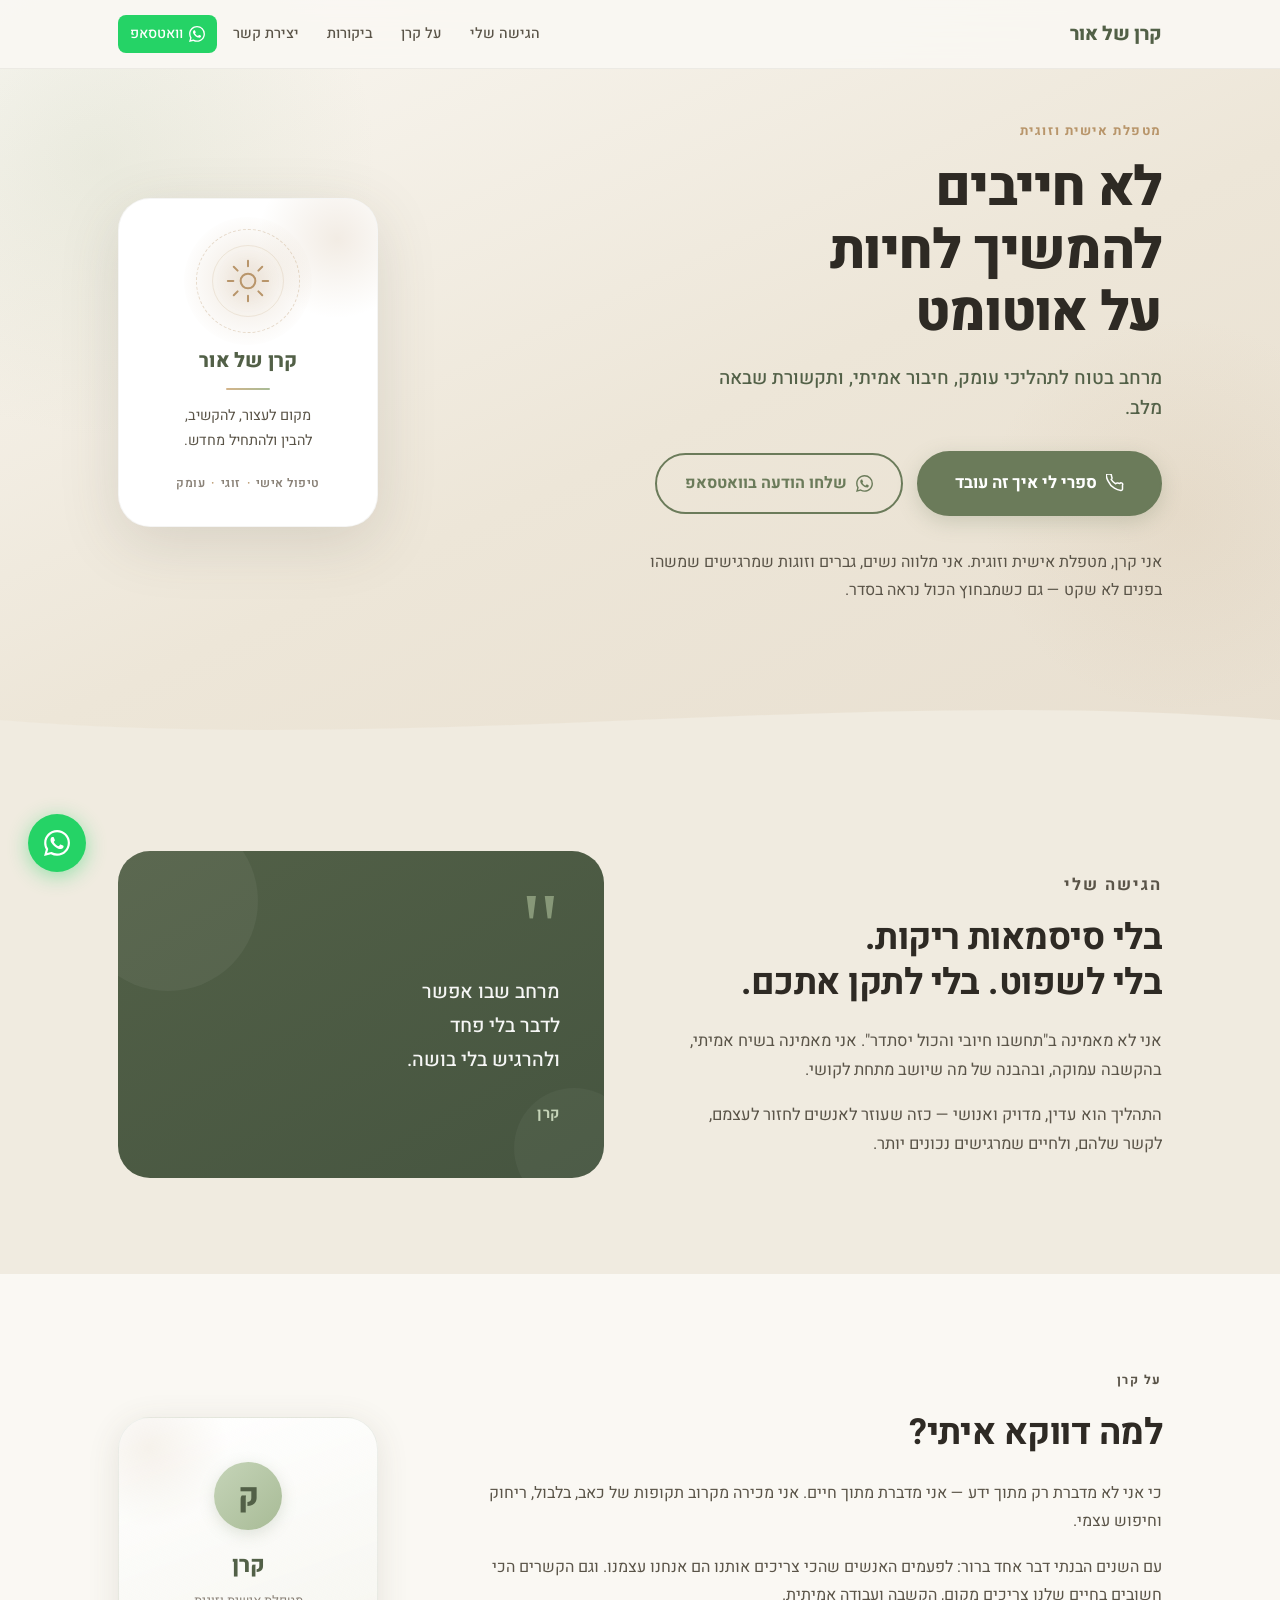
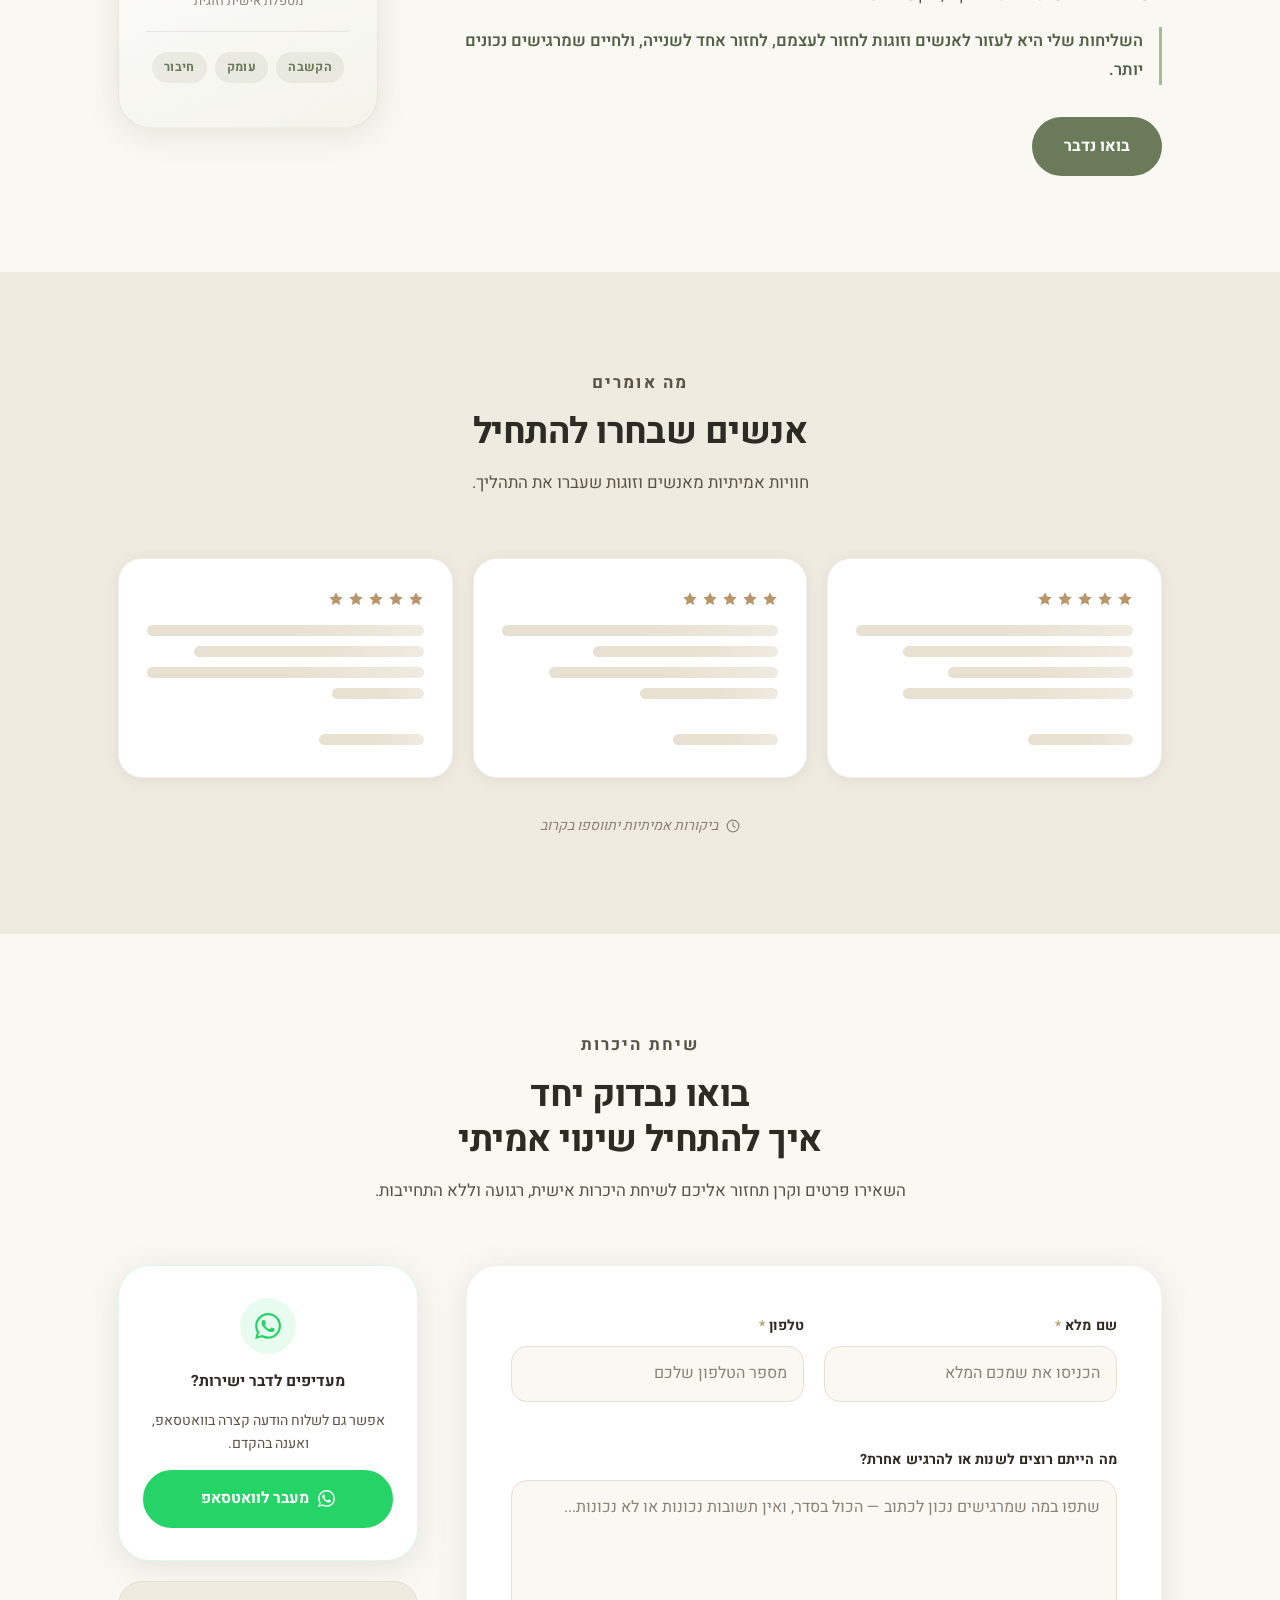
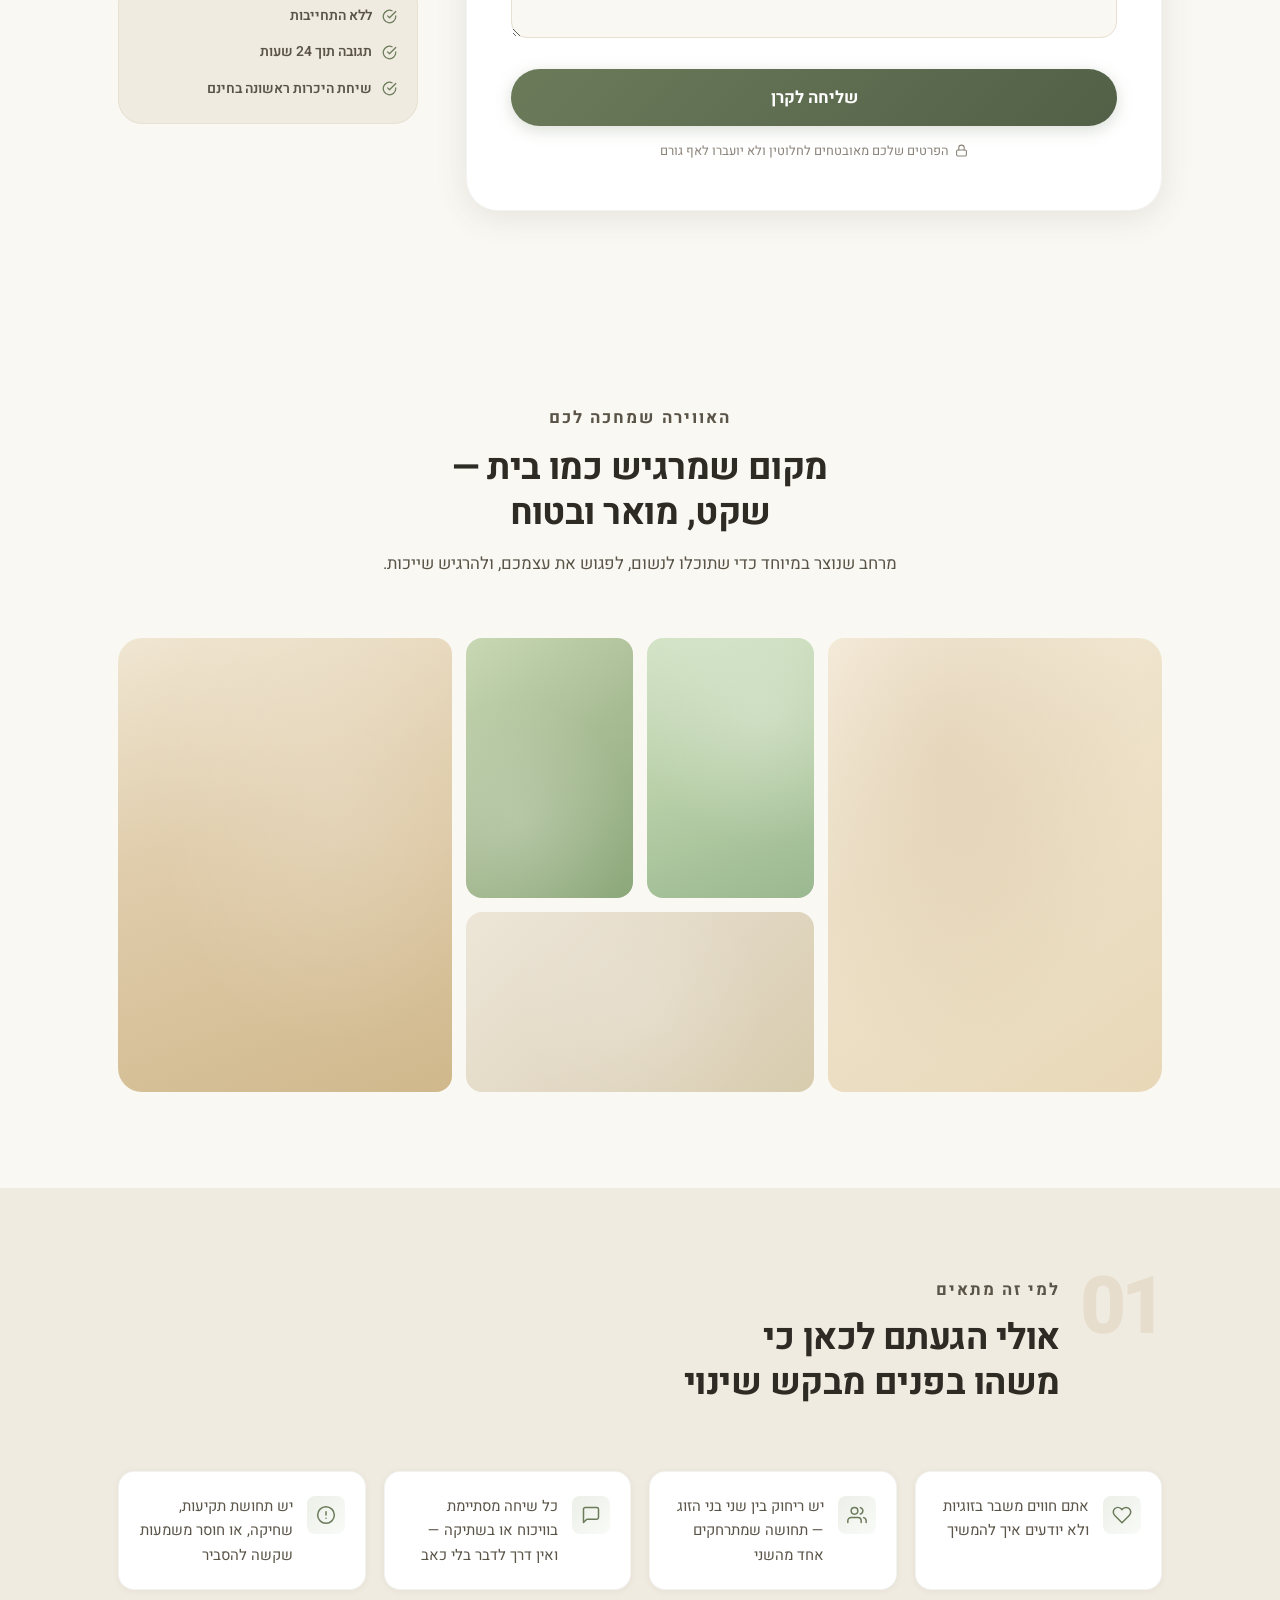
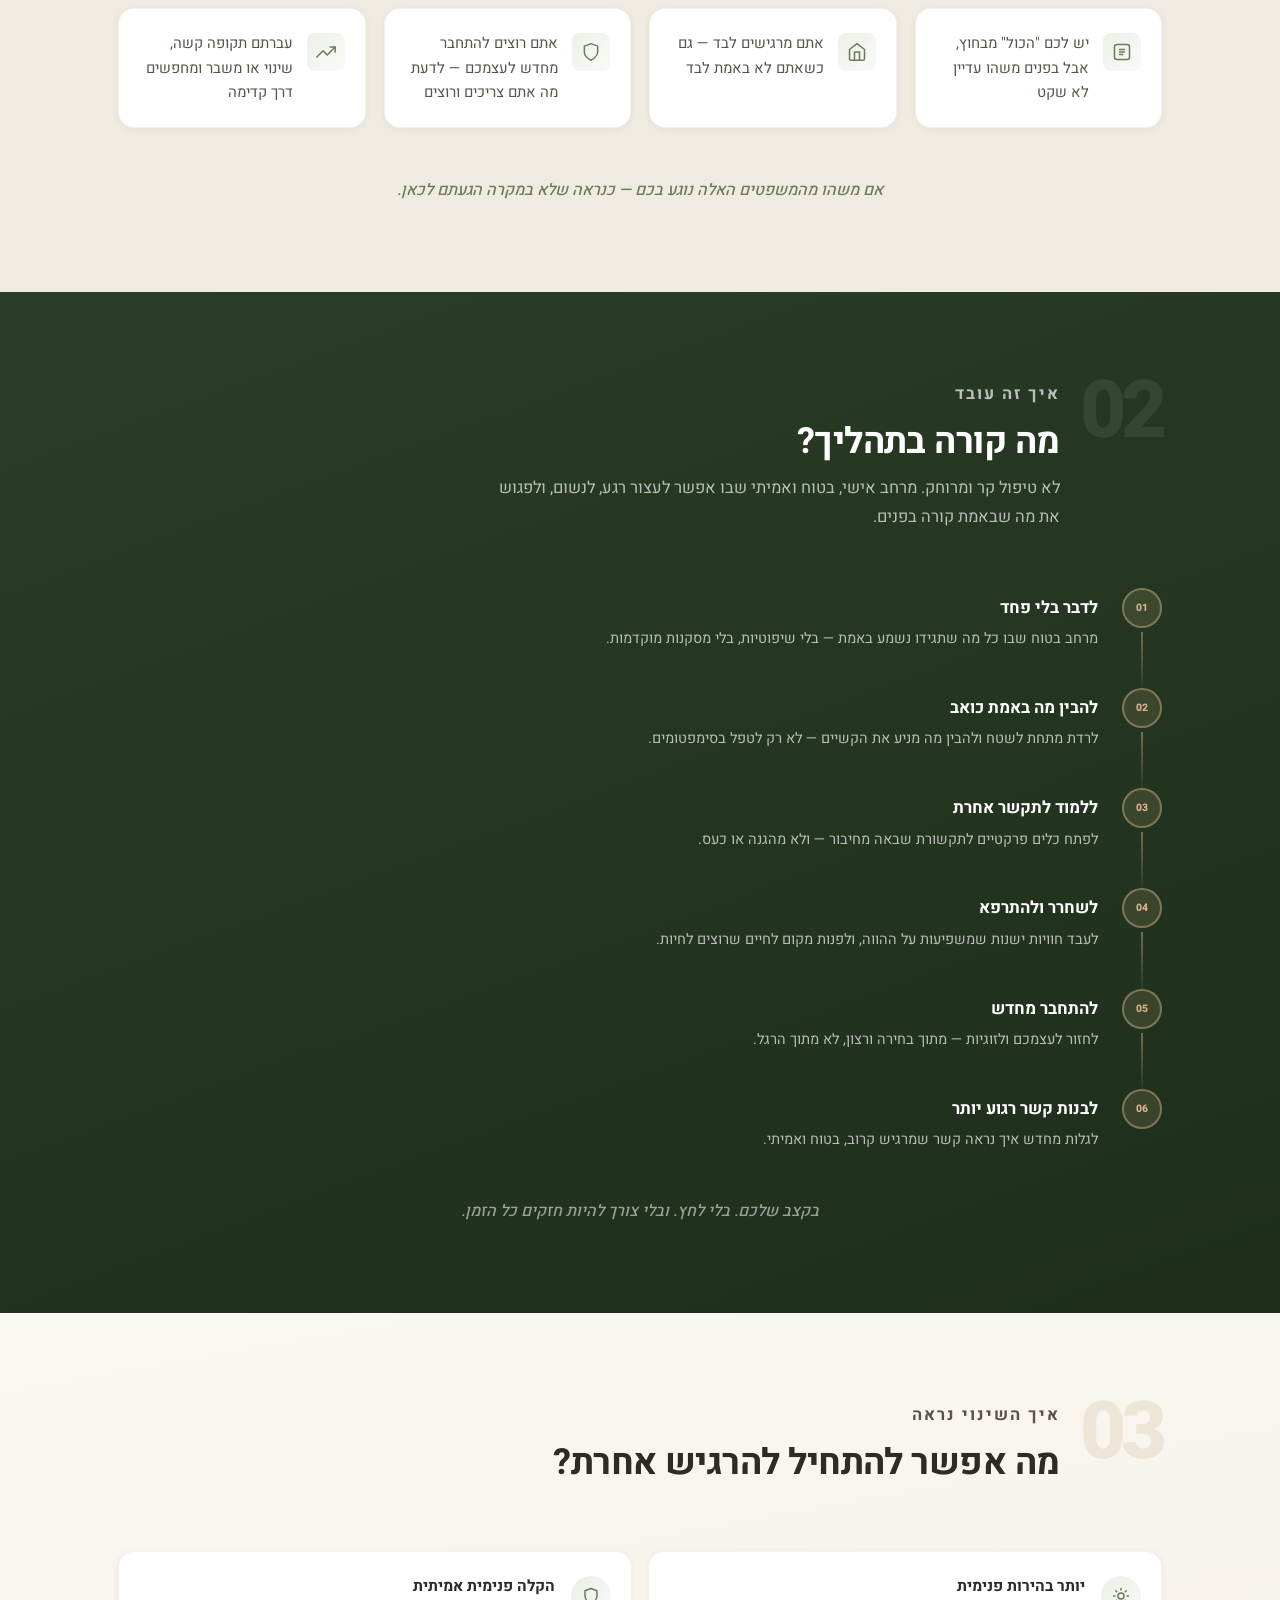
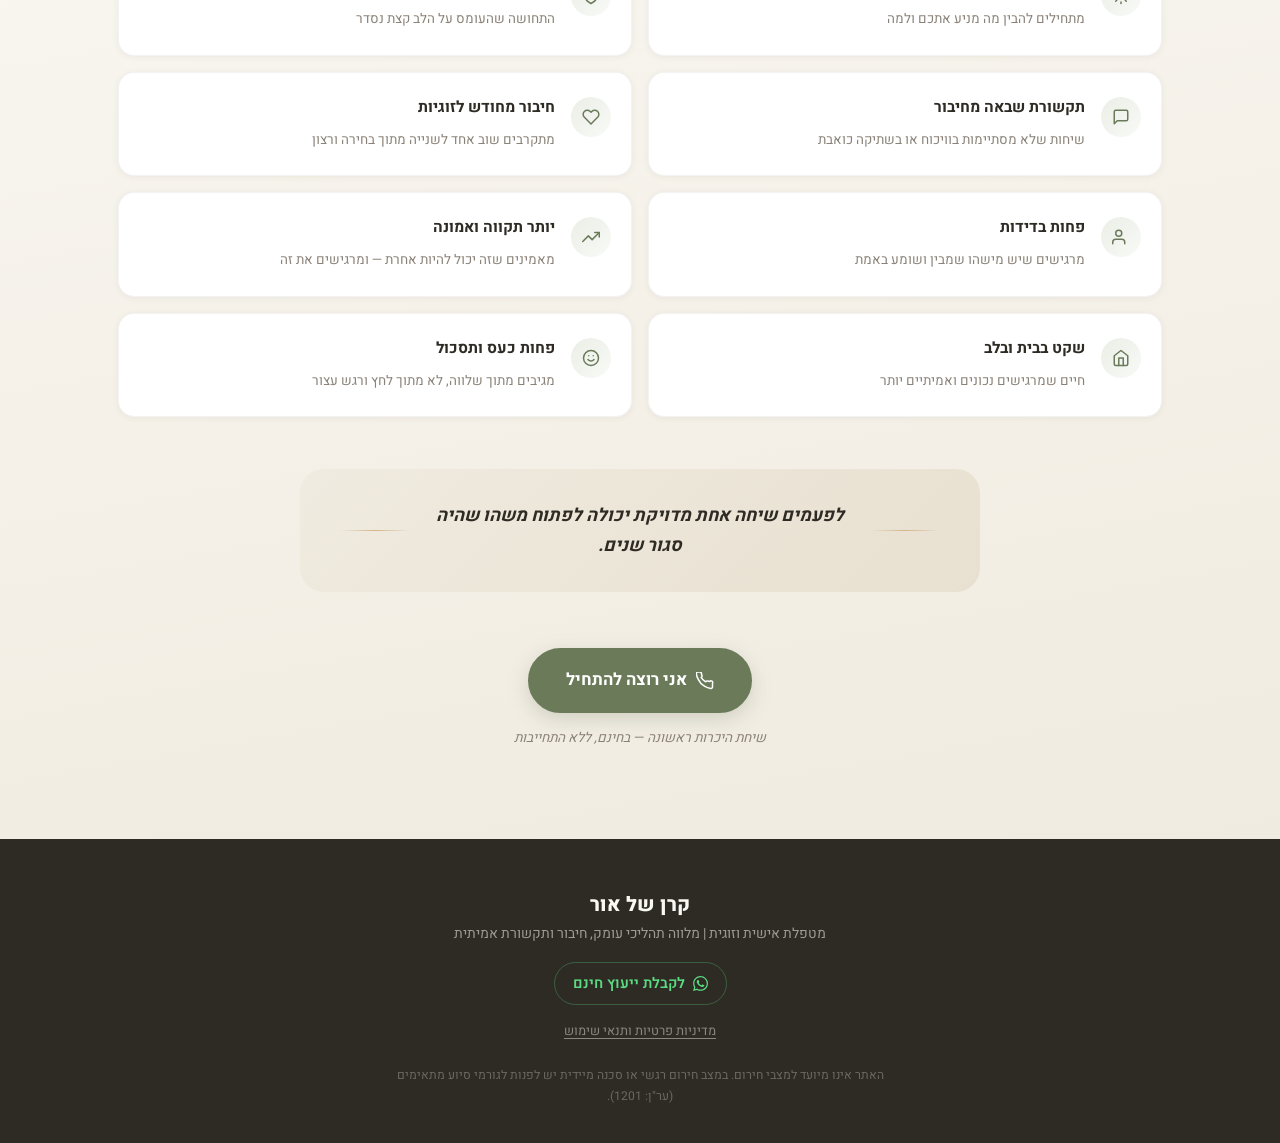
==== commit 86c17d80: "Add files via upload" ====
--- a/index.html
+++ b/index.html
@@ -47,9 +47,9 @@
         <h1 class="hero-title">לא חייבים<br />להמשיך לחיות<br />על אוטומט</h1>
         <p class="hero-sub">מרחב בטוח לתהליכי עומק, חיבור אמיתי, ותקשורת שבאה מלב.</p>
         <div class="hero-cta">
-          <a href="#contact" class="btn-primary btn-hero">
+          <a href="#how-it-works" class="btn-primary btn-hero">
             <svg width="18" height="18" viewBox="0 0 24 24" fill="none" stroke="currentColor" stroke-width="2" stroke-linecap="round" stroke-linejoin="round" aria-hidden="true"><path d="M22 16.92v3a2 2 0 01-2.18 2 19.79 19.79 0 01-8.63-3.07A19.5 19.5 0 013.07 9.8 19.79 19.79 0 01.22 1.22 2 2 0 012.22 0h3a2 2 0 012 1.72 12.84 12.84 0 00.7 2.81 2 2 0 01-.45 2.11L6.91 7.09a16 16 0 006 6l.55-.55a2 2 0 012.11-.45 12.84 12.84 0 002.81.7A2 2 0 0122 14.92z"/></svg>
-            אני רוצה שיחת היכרות
+            ספרי לי איך זה עובד
           </a>
           <a href="https://wa.me/972527738798?text=%D7%A9%D7%9C%D7%95%D7%9D%20%D7%A7%D7%A8%D7%9F%2C%20%D7%94%D7%92%D7%A2%D7%AA%D7%99%20%D7%9E%D7%94%D7%90%D7%AA%D7%A8%20%D7%95%D7%90%D7%A9%D7%9E%D7%97%20%D7%9C%D7%A9%D7%9E%D7%95%D7%A2%20%D7%A4%D7%A8%D7%98%D7%99%D7%9D%20%D7%A2%D7%9C%20%D7%A9%D7%99%D7%97%D7%AA%20%D7%94%D7%99%D7%9B%D7%A8%D7%95%D7%AA"
             target="_blank" rel="noopener" class="btn-secondary btn-hero-wa">
@@ -380,7 +380,7 @@
     </div>
 
     <!-- SUB 2: איך זה עובד -->
-    <div class="mega-sub mega-sub-2">
+    <div class="mega-sub mega-sub-2" id="how-it-works">
       <div class="container">
         <div class="mega-header reveal">
           <span class="mega-num" aria-hidden="true">02</span>
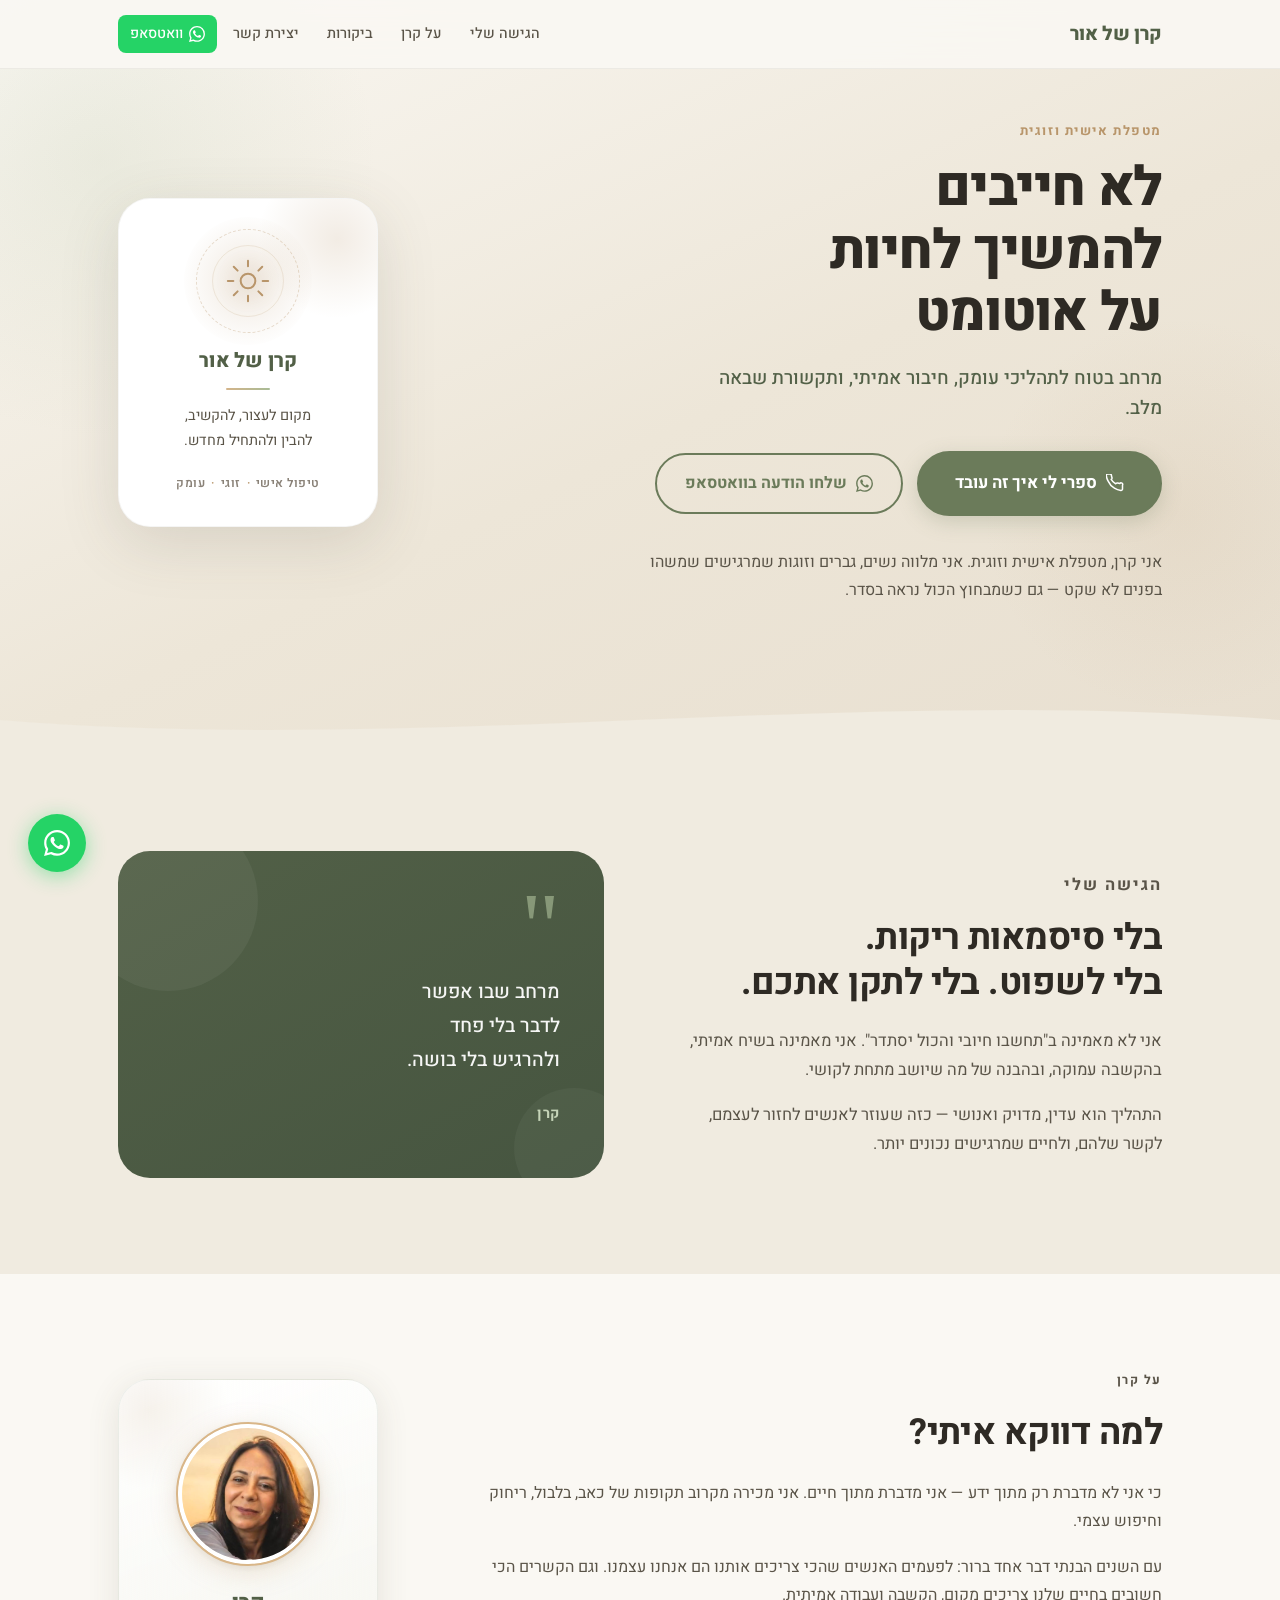
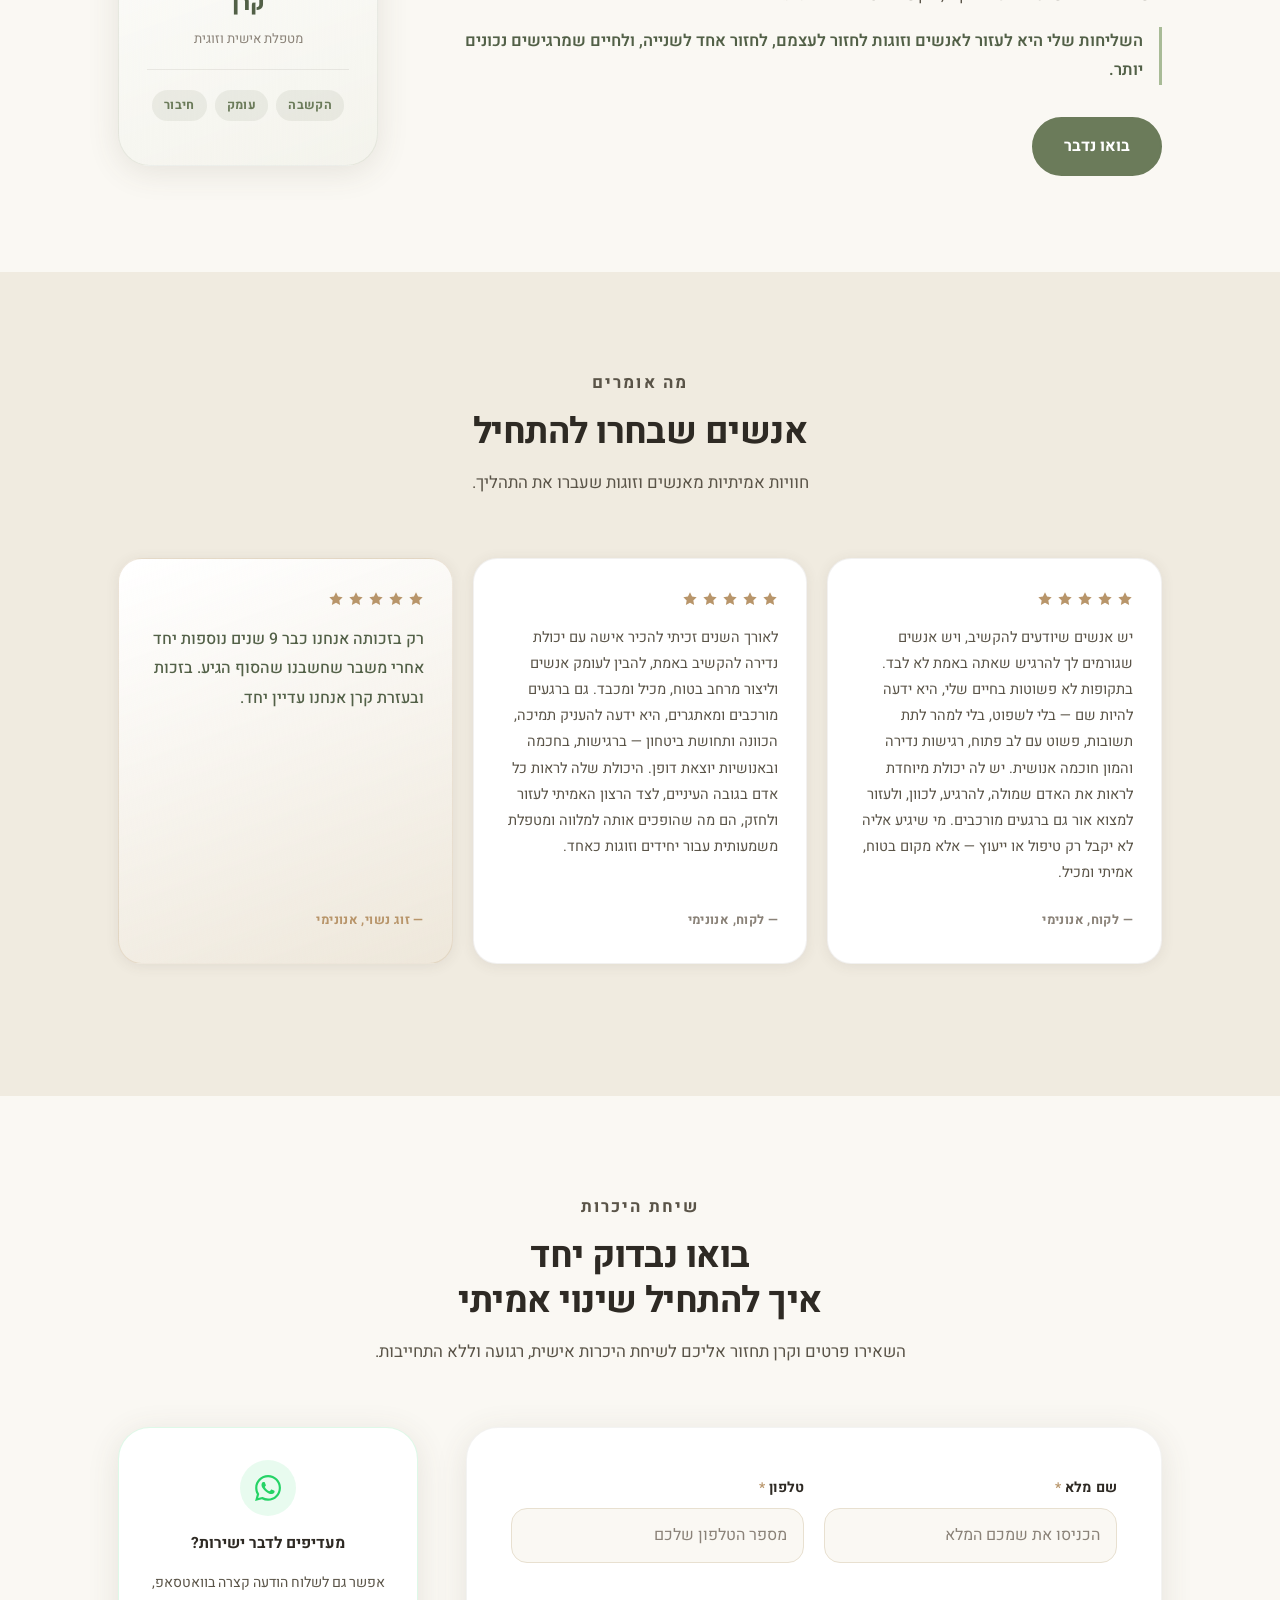
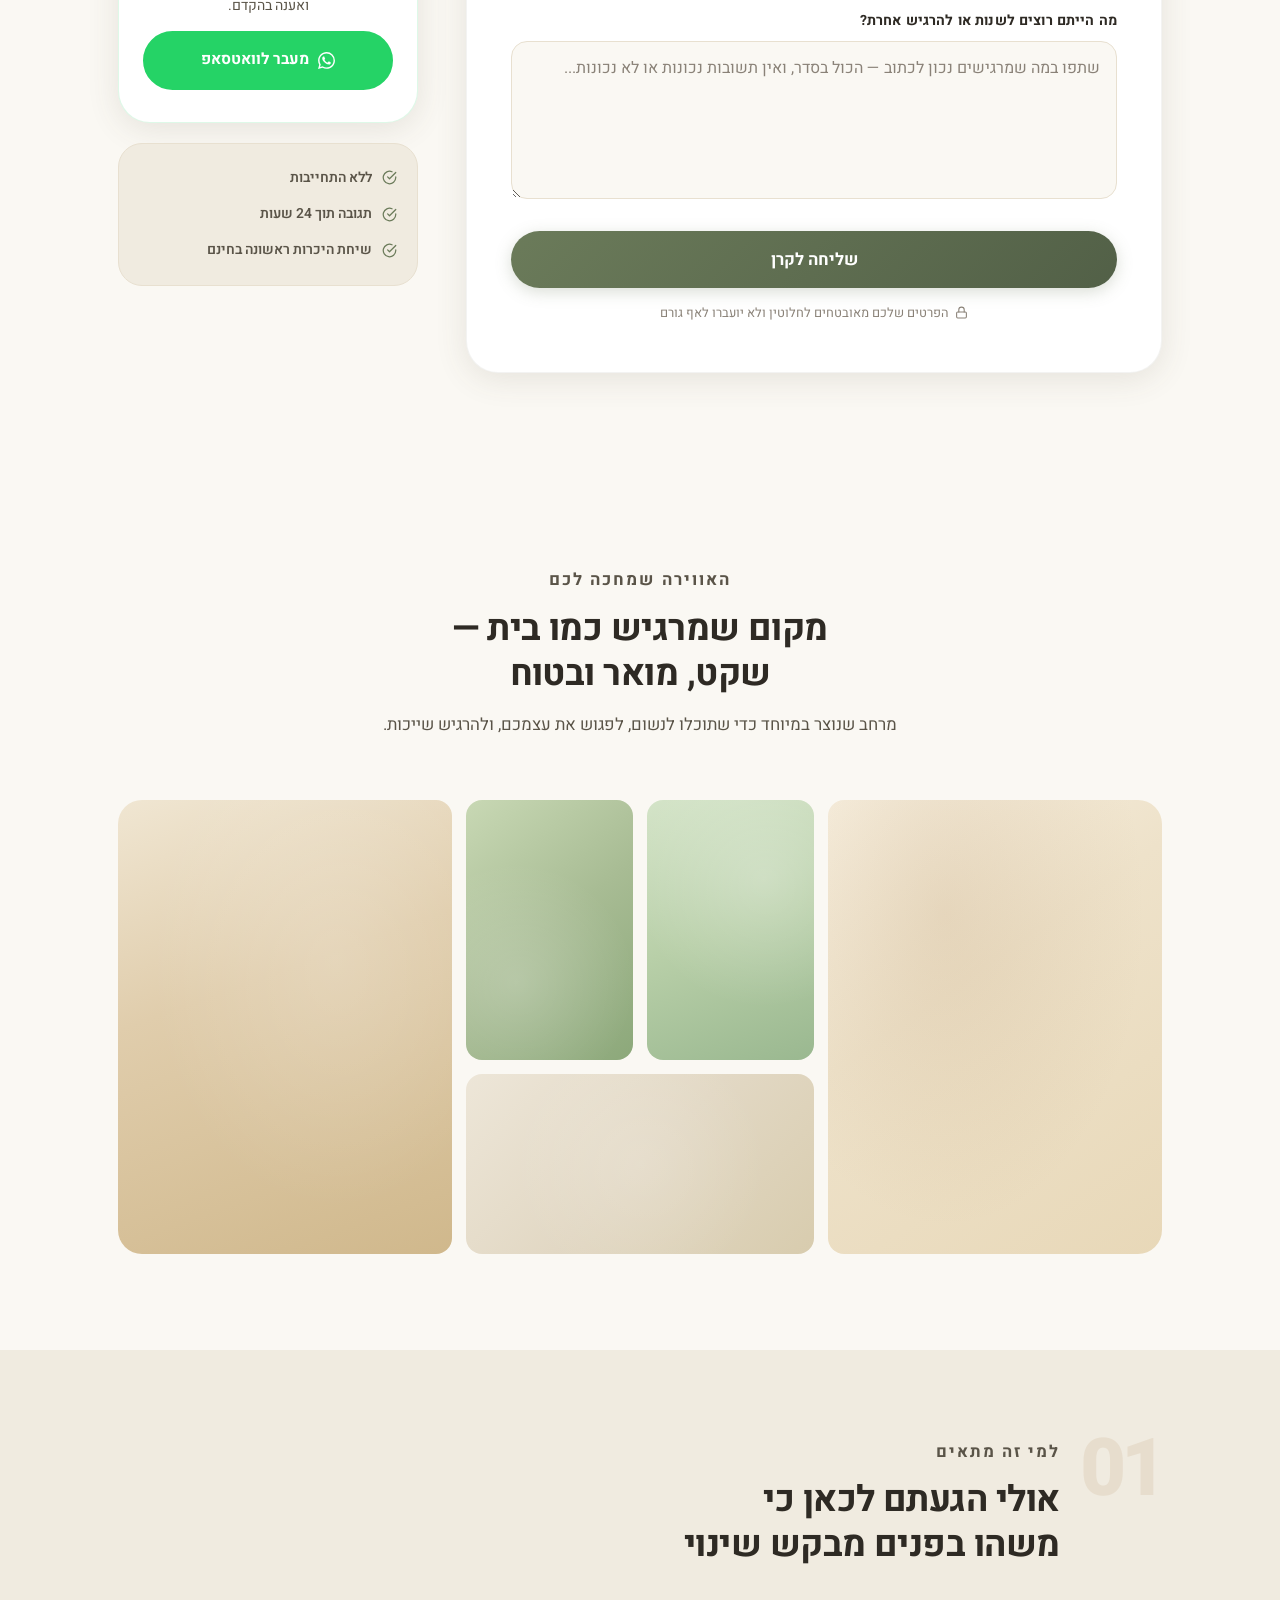
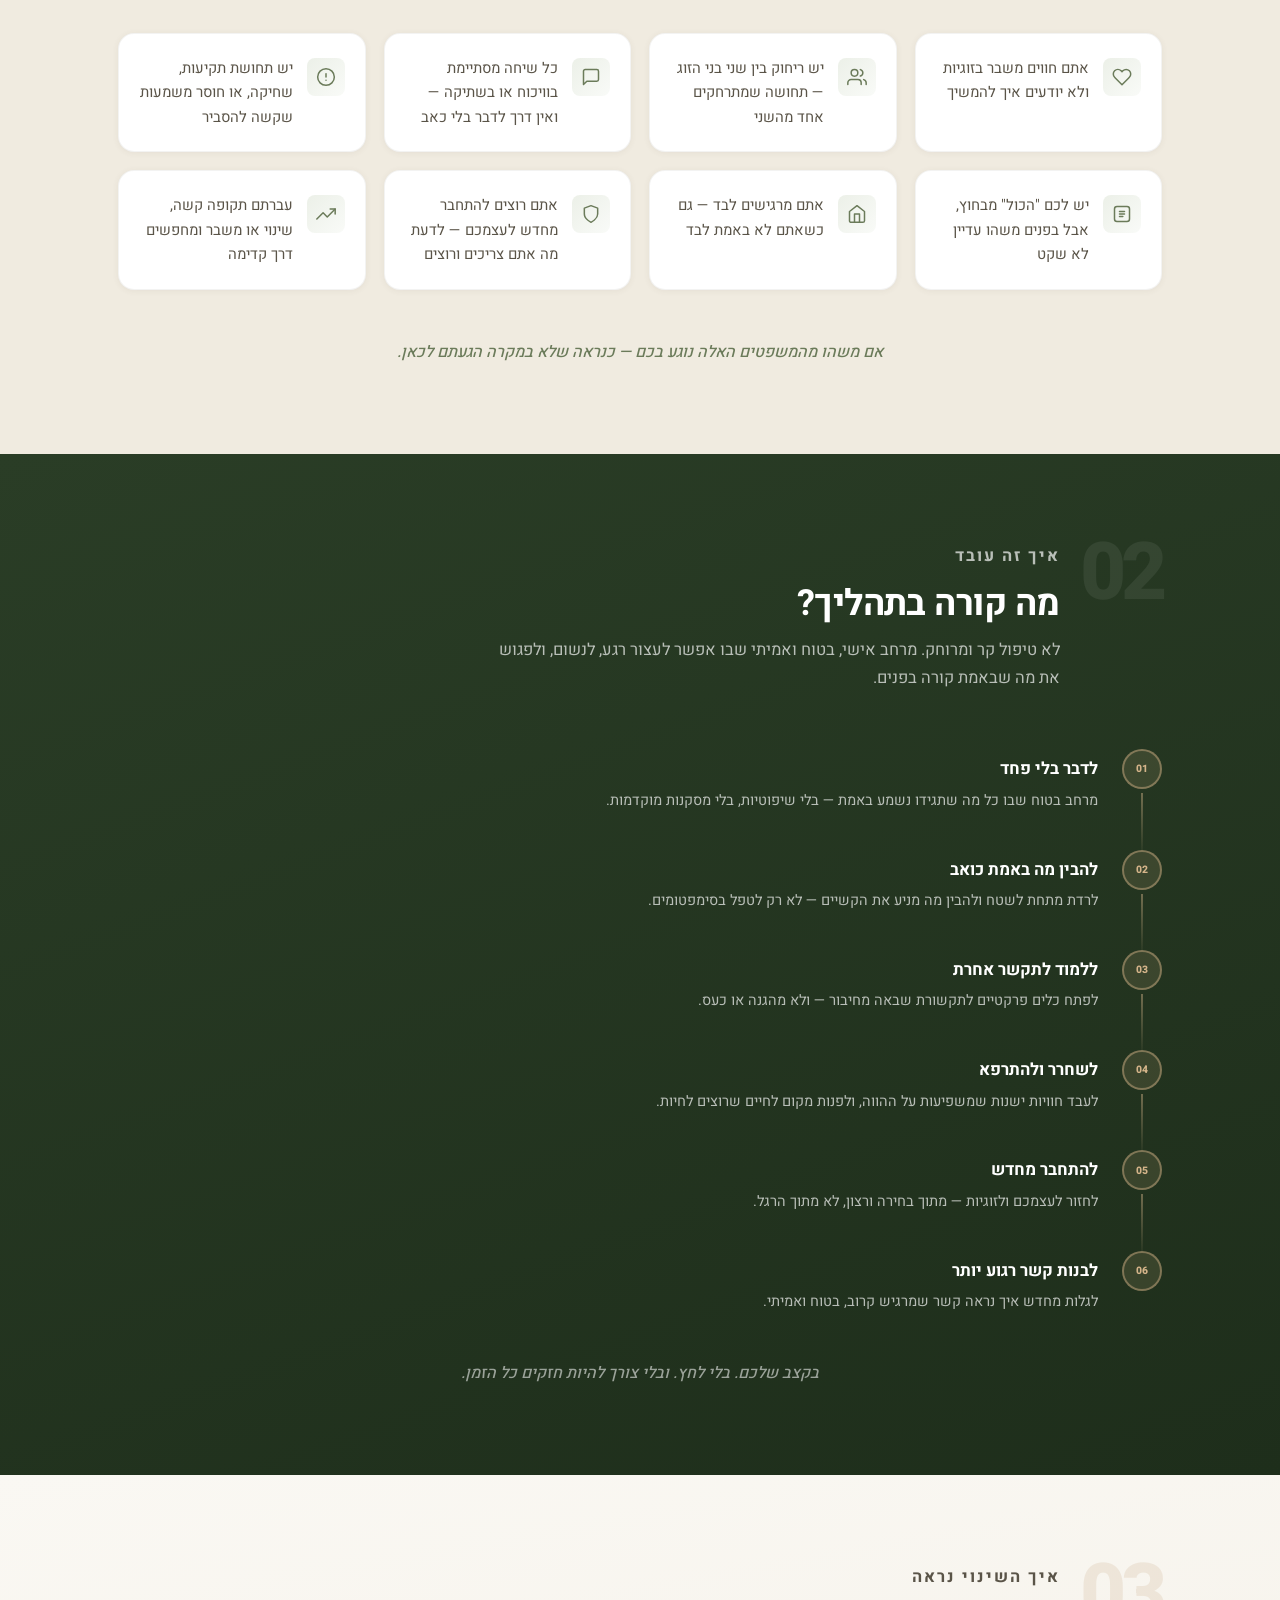
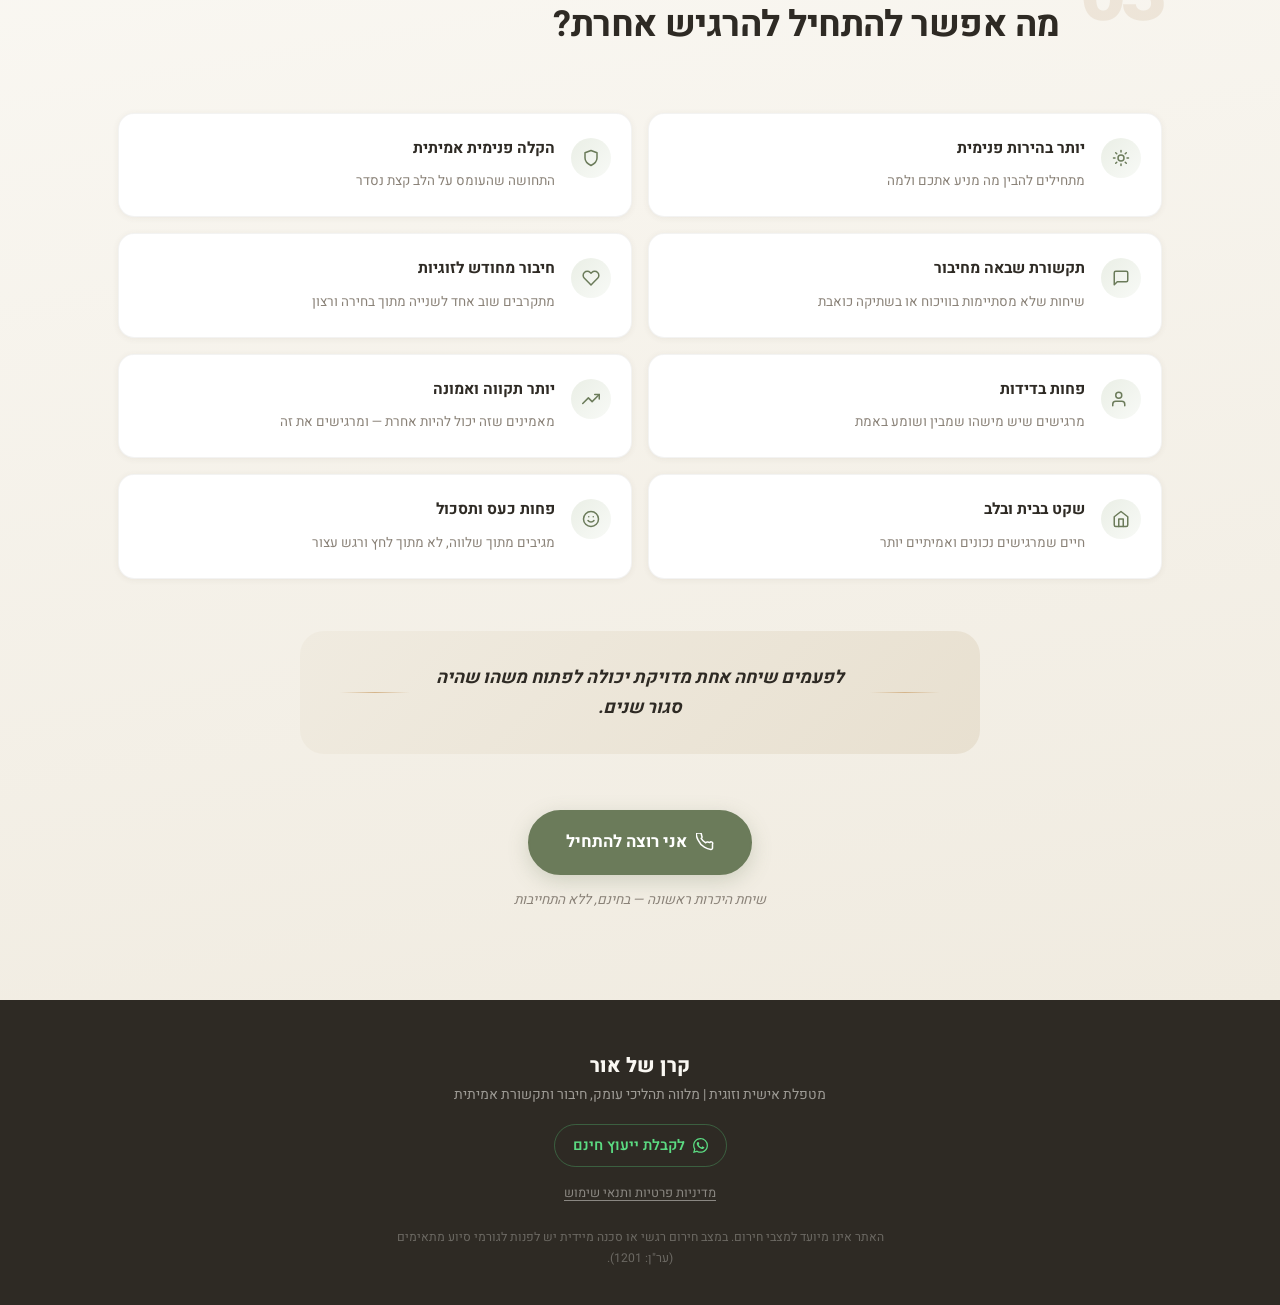
==== commit 2792f09d: "Add files via upload" ====
--- a/index.html
+++ b/index.html
@@ -130,9 +130,7 @@
         <div class="about-card reveal reveal-delay">
           <div class="about-card-inner">
             <div class="about-card-glow" aria-hidden="true"></div>
-            <!-- תמונת קרן — כשיש תמונה: הסירו את ה־comment מהשורה הבאה ומחקו את ה־.about-card-initial -->
-            <!-- <img src="keren-photo.jpg" alt="קרן — מטפלת אישית וזוגית" class="about-card-photo" /> -->
-            <div class="about-card-initial" aria-hidden="true">ק</div>
+            <img src="תמונה של קרן.jpeg" alt="קרן — מטפלת אישית וזוגית" class="about-card-photo" />
             <p class="about-card-name">קרן</p>
             <p class="about-card-role">מטפלת אישית וזוגית</p>
             <div class="about-card-sep" aria-hidden="true"></div>
@@ -156,59 +154,52 @@
         <p>חוויות אמיתיות מאנשים וזוגות שעברו את התהליך.</p>
       </div>
       <div class="testimonials-grid reveal">
-        <div class="testimonial-card testimonial-skeleton" aria-hidden="true">
-          <div class="stars">
-            <svg width="16" height="16" viewBox="0 0 24 24" fill="currentColor"><path d="M12 2l3.09 6.26L22 9.27l-5 4.87 1.18 6.88L12 17.77l-6.18 3.25L7 14.14 2 9.27l6.91-1.01L12 2z"/></svg>
-            <svg width="16" height="16" viewBox="0 0 24 24" fill="currentColor"><path d="M12 2l3.09 6.26L22 9.27l-5 4.87 1.18 6.88L12 17.77l-6.18 3.25L7 14.14 2 9.27l6.91-1.01L12 2z"/></svg>
-            <svg width="16" height="16" viewBox="0 0 24 24" fill="currentColor"><path d="M12 2l3.09 6.26L22 9.27l-5 4.87 1.18 6.88L12 17.77l-6.18 3.25L7 14.14 2 9.27l6.91-1.01L12 2z"/></svg>
-            <svg width="16" height="16" viewBox="0 0 24 24" fill="currentColor"><path d="M12 2l3.09 6.26L22 9.27l-5 4.87 1.18 6.88L12 17.77l-6.18 3.25L7 14.14 2 9.27l6.91-1.01L12 2z"/></svg>
-            <svg width="16" height="16" viewBox="0 0 24 24" fill="currentColor"><path d="M12 2l3.09 6.26L22 9.27l-5 4.87 1.18 6.88L12 17.77l-6.18 3.25L7 14.14 2 9.27l6.91-1.01L12 2z"/></svg>
-          </div>
-          <div class="skel-body">
-            <div class="skel-line w-full"></div>
-            <div class="skel-line w-5/6"></div>
-            <div class="skel-line w-4/6"></div>
-            <div class="skel-line w-5/6"></div>
-          </div>
-          <div class="skel-name"></div>
-        </div>
-        <div class="testimonial-card testimonial-skeleton" aria-hidden="true">
-          <div class="stars">
-            <svg width="16" height="16" viewBox="0 0 24 24" fill="currentColor"><path d="M12 2l3.09 6.26L22 9.27l-5 4.87 1.18 6.88L12 17.77l-6.18 3.25L7 14.14 2 9.27l6.91-1.01L12 2z"/></svg>
-            <svg width="16" height="16" viewBox="0 0 24 24" fill="currentColor"><path d="M12 2l3.09 6.26L22 9.27l-5 4.87 1.18 6.88L12 17.77l-6.18 3.25L7 14.14 2 9.27l6.91-1.01L12 2z"/></svg>
-            <svg width="16" height="16" viewBox="0 0 24 24" fill="currentColor"><path d="M12 2l3.09 6.26L22 9.27l-5 4.87 1.18 6.88L12 17.77l-6.18 3.25L7 14.14 2 9.27l6.91-1.01L12 2z"/></svg>
-            <svg width="16" height="16" viewBox="0 0 24 24" fill="currentColor"><path d="M12 2l3.09 6.26L22 9.27l-5 4.87 1.18 6.88L12 17.77l-6.18 3.25L7 14.14 2 9.27l6.91-1.01L12 2z"/></svg>
-            <svg width="16" height="16" viewBox="0 0 24 24" fill="currentColor"><path d="M12 2l3.09 6.26L22 9.27l-5 4.87 1.18 6.88L12 17.77l-6.18 3.25L7 14.14 2 9.27l6.91-1.01L12 2z"/></svg>
-          </div>
-          <div class="skel-body">
-            <div class="skel-line w-full"></div>
-            <div class="skel-line w-4/6"></div>
-            <div class="skel-line w-5/6"></div>
-            <div class="skel-line w-3/6"></div>
-          </div>
-          <div class="skel-name"></div>
-        </div>
-        <div class="testimonial-card testimonial-skeleton" aria-hidden="true">
-          <div class="stars">
-            <svg width="16" height="16" viewBox="0 0 24 24" fill="currentColor"><path d="M12 2l3.09 6.26L22 9.27l-5 4.87 1.18 6.88L12 17.77l-6.18 3.25L7 14.14 2 9.27l6.91-1.01L12 2z"/></svg>
-            <svg width="16" height="16" viewBox="0 0 24 24" fill="currentColor"><path d="M12 2l3.09 6.26L22 9.27l-5 4.87 1.18 6.88L12 17.77l-6.18 3.25L7 14.14 2 9.27l6.91-1.01L12 2z"/></svg>
-            <svg width="16" height="16" viewBox="0 0 24 24" fill="currentColor"><path d="M12 2l3.09 6.26L22 9.27l-5 4.87 1.18 6.88L12 17.77l-6.18 3.25L7 14.14 2 9.27l6.91-1.01L12 2z"/></svg>
-            <svg width="16" height="16" viewBox="0 0 24 24" fill="currentColor"><path d="M12 2l3.09 6.26L22 9.27l-5 4.87 1.18 6.88L12 17.77l-6.18 3.25L7 14.14 2 9.27l6.91-1.01L12 2z"/></svg>
-            <svg width="16" height="16" viewBox="0 0 24 24" fill="currentColor"><path d="M12 2l3.09 6.26L22 9.27l-5 4.87 1.18 6.88L12 17.77l-6.18 3.25L7 14.14 2 9.27l6.91-1.01L12 2z"/></svg>
-          </div>
-          <div class="skel-body">
-            <div class="skel-line w-full"></div>
-            <div class="skel-line w-5/6"></div>
-            <div class="skel-line w-full"></div>
-            <div class="skel-line w-2/6"></div>
-          </div>
-          <div class="skel-name"></div>
-        </div>
-      </div>
-      <p class="testimonials-note reveal">
-        <svg width="14" height="14" viewBox="0 0 24 24" fill="none" stroke="currentColor" stroke-width="2" stroke-linecap="round" stroke-linejoin="round" aria-hidden="true"><circle cx="12" cy="12" r="10"/><polyline points="12 6 12 12 16 14"/></svg>
-        ביקורות אמיתיות יתווספו בקרוב
-      </p>
+        <div class="testimonial-card">
+          <div class="stars" aria-label="5 כוכבים">
+            <svg width="16" height="16" viewBox="0 0 24 24" fill="currentColor"><path d="M12 2l3.09 6.26L22 9.27l-5 4.87 1.18 6.88L12 17.77l-6.18 3.25L7 14.14 2 9.27l6.91-1.01L12 2z"/></svg>
+            <svg width="16" height="16" viewBox="0 0 24 24" fill="currentColor"><path d="M12 2l3.09 6.26L22 9.27l-5 4.87 1.18 6.88L12 17.77l-6.18 3.25L7 14.14 2 9.27l6.91-1.01L12 2z"/></svg>
+            <svg width="16" height="16" viewBox="0 0 24 24" fill="currentColor"><path d="M12 2l3.09 6.26L22 9.27l-5 4.87 1.18 6.88L12 17.77l-6.18 3.25L7 14.14 2 9.27l6.91-1.01L12 2z"/></svg>
+            <svg width="16" height="16" viewBox="0 0 24 24" fill="currentColor"><path d="M12 2l3.09 6.26L22 9.27l-5 4.87 1.18 6.88L12 17.77l-6.18 3.25L7 14.14 2 9.27l6.91-1.01L12 2z"/></svg>
+            <svg width="16" height="16" viewBox="0 0 24 24" fill="currentColor"><path d="M12 2l3.09 6.26L22 9.27l-5 4.87 1.18 6.88L12 17.77l-6.18 3.25L7 14.14 2 9.27l6.91-1.01L12 2z"/></svg>
+          </div>
+          <blockquote class="t-quote">
+            יש אנשים שיודעים להקשיב, ויש אנשים שגורמים לך להרגיש שאתה באמת לא לבד.
+            בתקופות לא פשוטות בחיים שלי, היא ידעה להיות שם — בלי לשפוט, בלי למהר לתת תשובות, פשוט עם לב פתוח, רגישות נדירה והמון חוכמה אנושית.
+            יש לה יכולת מיוחדת לראות את האדם שמולה, להרגיע, לכוון, ולעזור למצוא אור גם ברגעים מורכבים.
+            מי שיגיע אליה לא יקבל רק טיפול או ייעוץ — אלא מקום בטוח, אמיתי ומכיל.
+          </blockquote>
+          <p class="t-author">— לקוח, אנונימי</p>
+        </div>
+        <div class="testimonial-card">
+          <div class="stars" aria-label="5 כוכבים">
+            <svg width="16" height="16" viewBox="0 0 24 24" fill="currentColor"><path d="M12 2l3.09 6.26L22 9.27l-5 4.87 1.18 6.88L12 17.77l-6.18 3.25L7 14.14 2 9.27l6.91-1.01L12 2z"/></svg>
+            <svg width="16" height="16" viewBox="0 0 24 24" fill="currentColor"><path d="M12 2l3.09 6.26L22 9.27l-5 4.87 1.18 6.88L12 17.77l-6.18 3.25L7 14.14 2 9.27l6.91-1.01L12 2z"/></svg>
+            <svg width="16" height="16" viewBox="0 0 24 24" fill="currentColor"><path d="M12 2l3.09 6.26L22 9.27l-5 4.87 1.18 6.88L12 17.77l-6.18 3.25L7 14.14 2 9.27l6.91-1.01L12 2z"/></svg>
+            <svg width="16" height="16" viewBox="0 0 24 24" fill="currentColor"><path d="M12 2l3.09 6.26L22 9.27l-5 4.87 1.18 6.88L12 17.77l-6.18 3.25L7 14.14 2 9.27l6.91-1.01L12 2z"/></svg>
+            <svg width="16" height="16" viewBox="0 0 24 24" fill="currentColor"><path d="M12 2l3.09 6.26L22 9.27l-5 4.87 1.18 6.88L12 17.77l-6.18 3.25L7 14.14 2 9.27l6.91-1.01L12 2z"/></svg>
+          </div>
+          <blockquote class="t-quote">
+            לאורך השנים זכיתי להכיר אישה עם יכולת נדירה להקשיב באמת, להבין לעומק אנשים וליצור מרחב בטוח, מכיל ומכבד.
+            גם ברגעים מורכבים ומאתגרים, היא ידעה להעניק תמיכה, הכוונה ותחושת ביטחון — ברגישות, בחכמה ובאנושיות יוצאת דופן.
+            היכולת שלה לראות כל אדם בגובה העיניים, לצד הרצון האמיתי לעזור ולחזק, הם מה שהופכים אותה למלווה ומטפלת משמעותית עבור יחידים וזוגות כאחד.
+          </blockquote>
+          <p class="t-author">— לקוח, אנונימי</p>
+        </div>
+        <div class="testimonial-card testimonial-card-accent">
+          <div class="stars" aria-label="5 כוכבים">
+            <svg width="16" height="16" viewBox="0 0 24 24" fill="currentColor"><path d="M12 2l3.09 6.26L22 9.27l-5 4.87 1.18 6.88L12 17.77l-6.18 3.25L7 14.14 2 9.27l6.91-1.01L12 2z"/></svg>
+            <svg width="16" height="16" viewBox="0 0 24 24" fill="currentColor"><path d="M12 2l3.09 6.26L22 9.27l-5 4.87 1.18 6.88L12 17.77l-6.18 3.25L7 14.14 2 9.27l6.91-1.01L12 2z"/></svg>
+            <svg width="16" height="16" viewBox="0 0 24 24" fill="currentColor"><path d="M12 2l3.09 6.26L22 9.27l-5 4.87 1.18 6.88L12 17.77l-6.18 3.25L7 14.14 2 9.27l6.91-1.01L12 2z"/></svg>
+            <svg width="16" height="16" viewBox="0 0 24 24" fill="currentColor"><path d="M12 2l3.09 6.26L22 9.27l-5 4.87 1.18 6.88L12 17.77l-6.18 3.25L7 14.14 2 9.27l6.91-1.01L12 2z"/></svg>
+            <svg width="16" height="16" viewBox="0 0 24 24" fill="currentColor"><path d="M12 2l3.09 6.26L22 9.27l-5 4.87 1.18 6.88L12 17.77l-6.18 3.25L7 14.14 2 9.27l6.91-1.01L12 2z"/></svg>
+          </div>
+          <blockquote class="t-quote">
+            רק בזכותה אנחנו כבר 9 שנים נוספות יחד אחרי משבר שחשבנו שהסוף הגיע.
+            בזכות ובעזרת קרן אנחנו עדיין יחד.
+          </blockquote>
+          <p class="t-author">— זוג נשוי, אנונימי</p>
+        </div>
+      </div>
     </div>
   </section>
 
--- a/style.css
+++ b/style.css
@@ -623,14 +623,16 @@
   background: radial-gradient(circle, rgba(184,149,106,0.12) 0%, transparent 70%);
   border-radius: 50%; pointer-events: none;
 }
-/* תמונת קרן — מוצגת כשמוסירים את ה-comment מה-HTML */
+/* תמונת קרן */
 .about-card-photo {
-  width: 100px; height: 100px; border-radius: 50%;
-  object-fit: cover; object-position: center top;
-  margin: 0 auto 16px;
-  border: 3px solid var(--sage-light);
-  box-shadow: 0 4px 18px rgba(107,123,90,0.2);
+  width: 140px; height: 140px; border-radius: 50%;
+  object-fit: cover; object-position: center 15%;
+  margin: 0 auto 20px;
+  border: 4px solid var(--white);
+  outline: 2px solid var(--gold-light);
+  box-shadow: 0 6px 28px rgba(184,149,106,0.28), 0 2px 8px rgba(80,72,60,0.12);
   display: block;
+  filter: contrast(1.04) saturate(1.05);
 }
 
 .about-card-initial {
@@ -756,6 +758,27 @@
   0%   { background-position: 200% center; }
   100% { background-position: -200% center; }
 }
+
+.t-quote {
+  font-size: 0.91rem; color: var(--text-mid); line-height: 1.8;
+  flex: 1; font-style: normal;
+}
+
+.t-author {
+  font-size: 0.8rem; font-weight: 700;
+  color: var(--text-soft); letter-spacing: 0.03em;
+  margin-top: 4px;
+}
+
+.testimonial-card-accent {
+  border-color: rgba(184,149,106,0.22);
+  background: linear-gradient(160deg, var(--white) 0%, rgba(212,180,138,0.06) 100%);
+}
+.testimonial-card-accent .t-quote {
+  font-size: 1rem; font-weight: 500;
+  color: var(--olive-dark); line-height: 1.85;
+}
+.testimonial-card-accent .t-author { color: var(--gold); }
 
 .testimonials-note {
   display: flex; align-items: center; justify-content: center; gap: 8px;
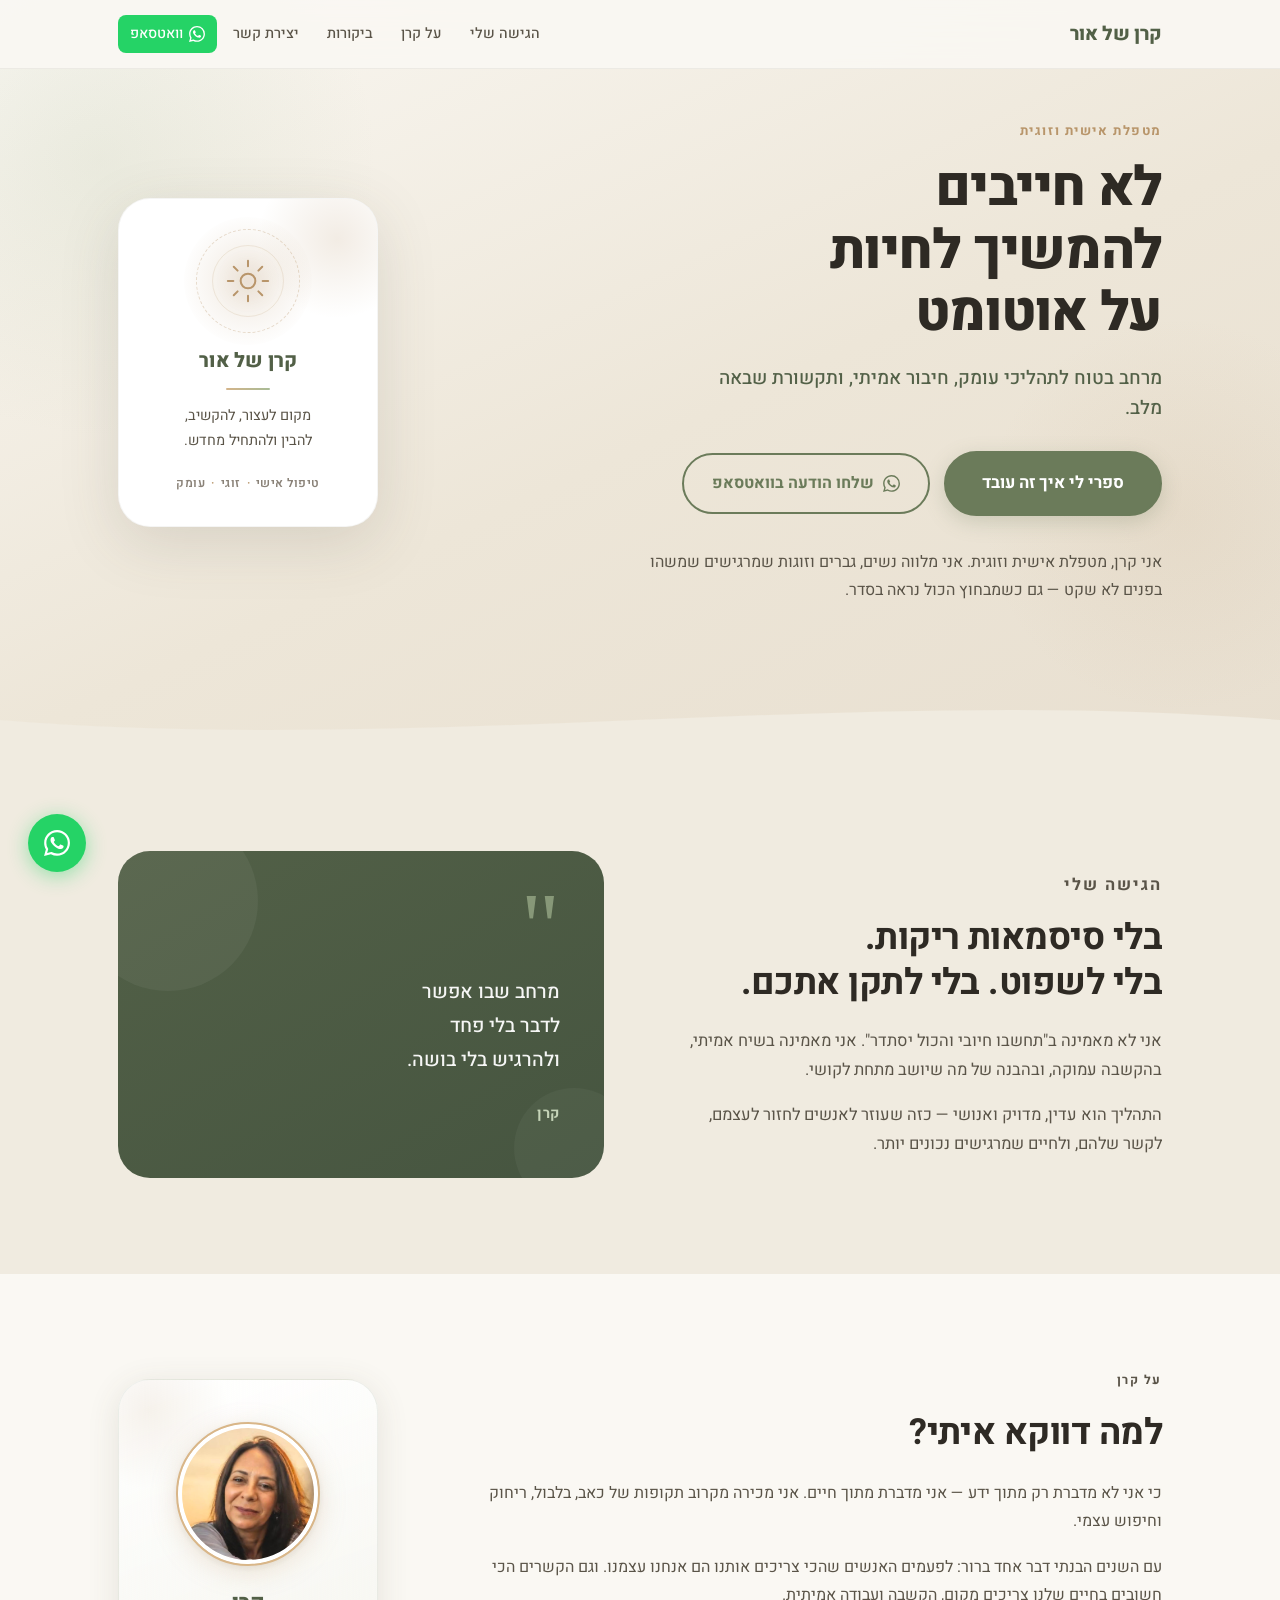
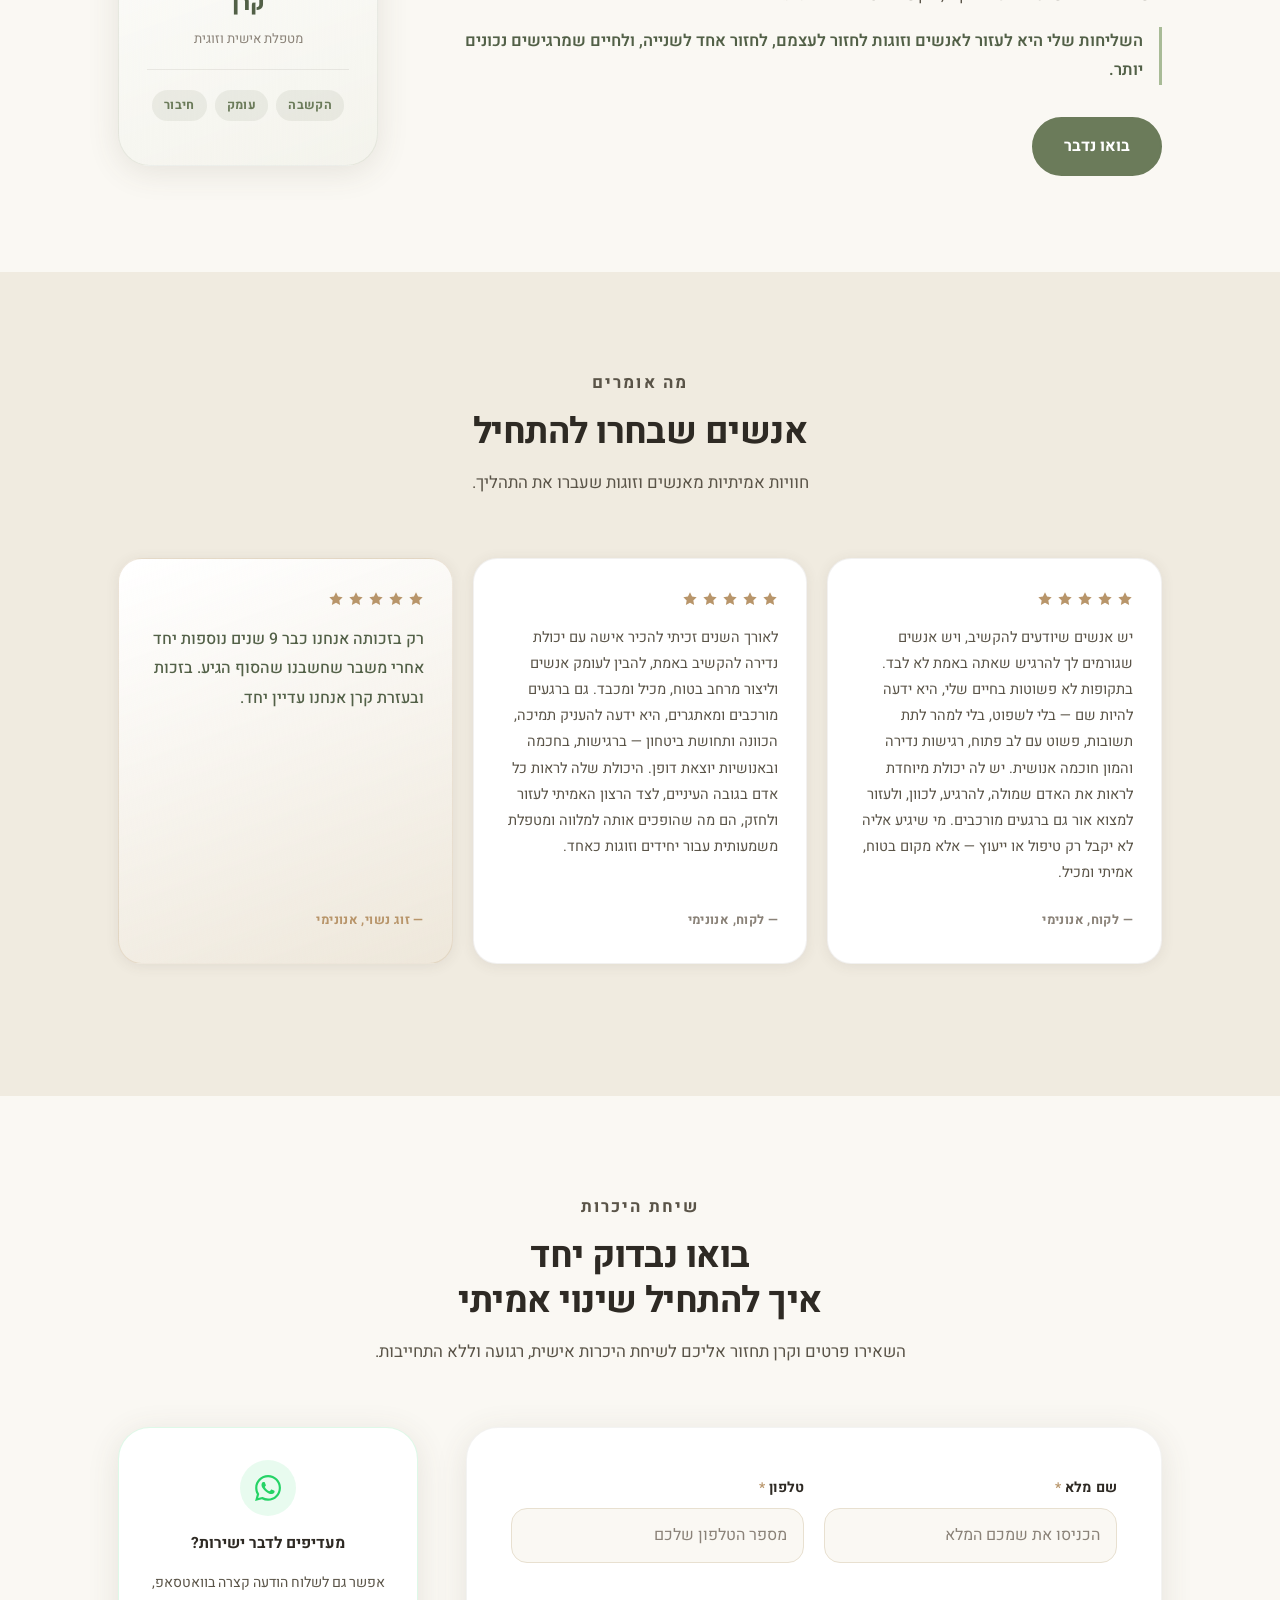
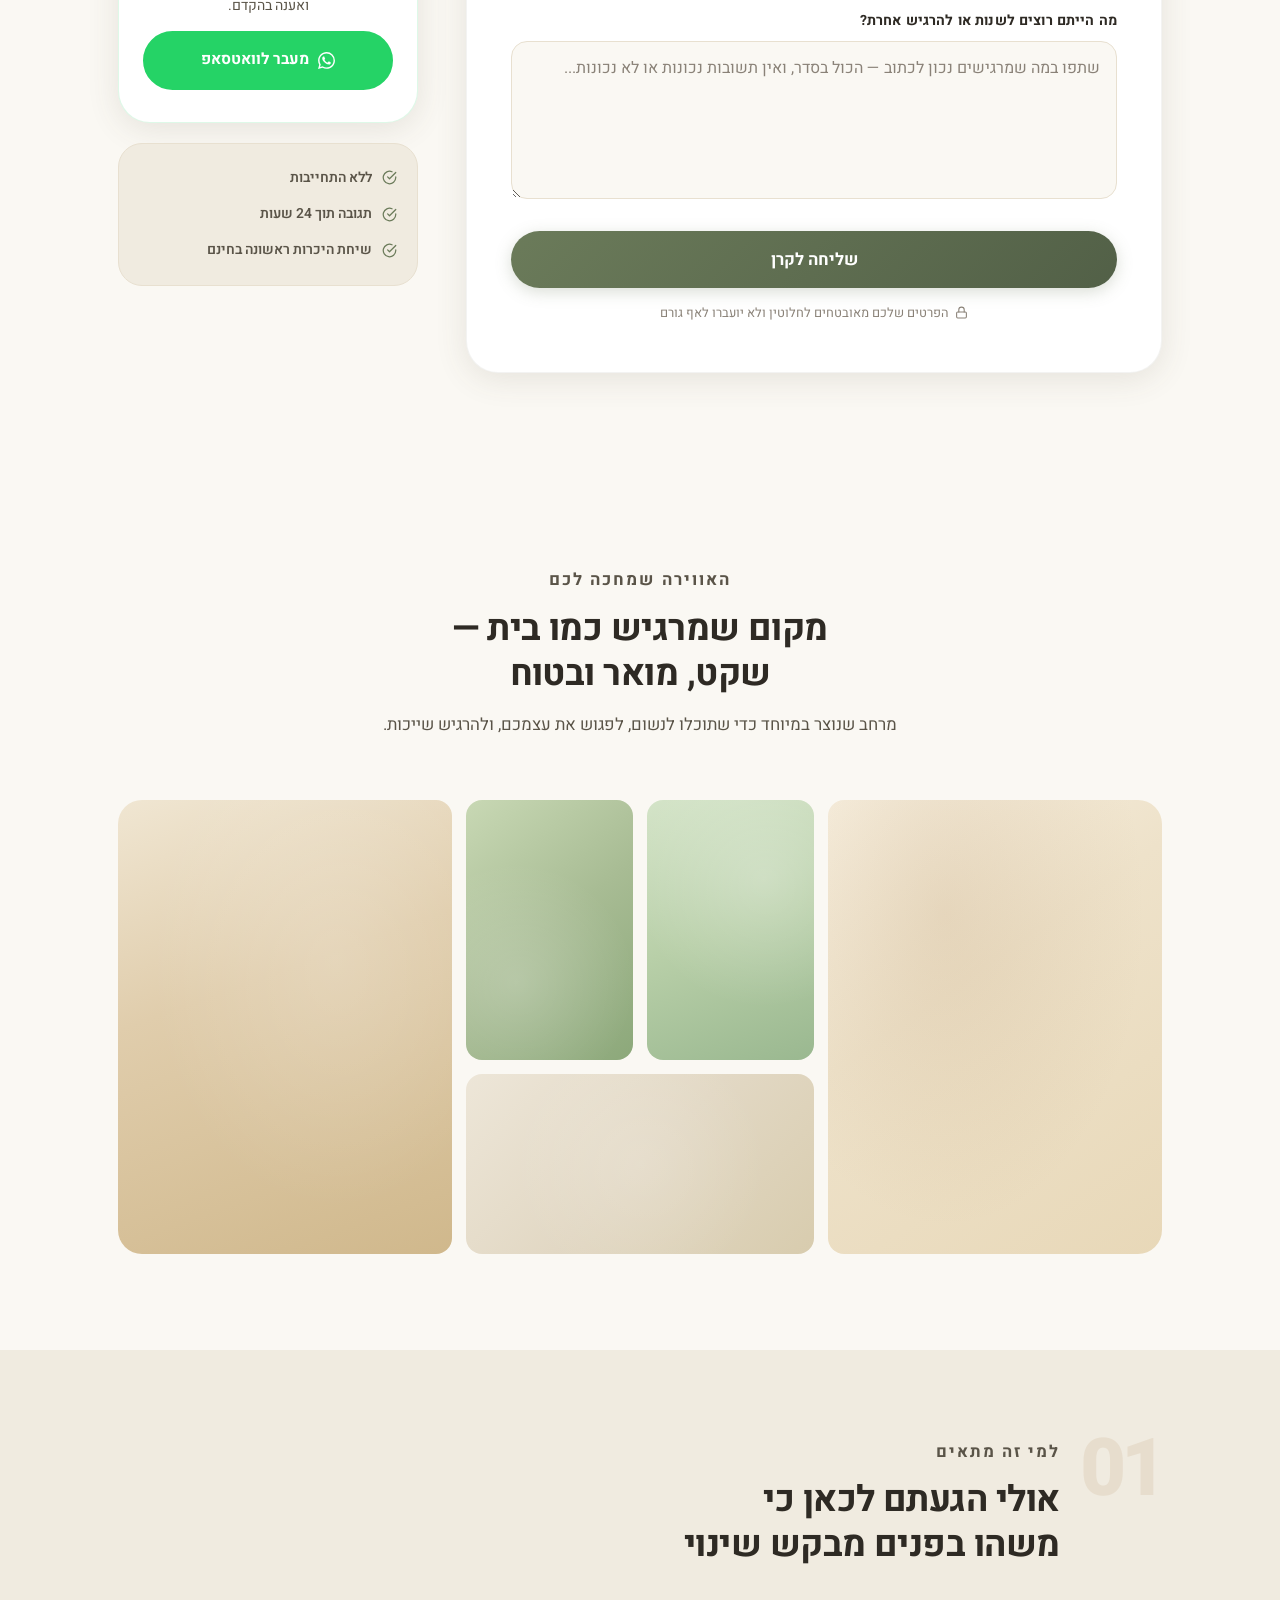
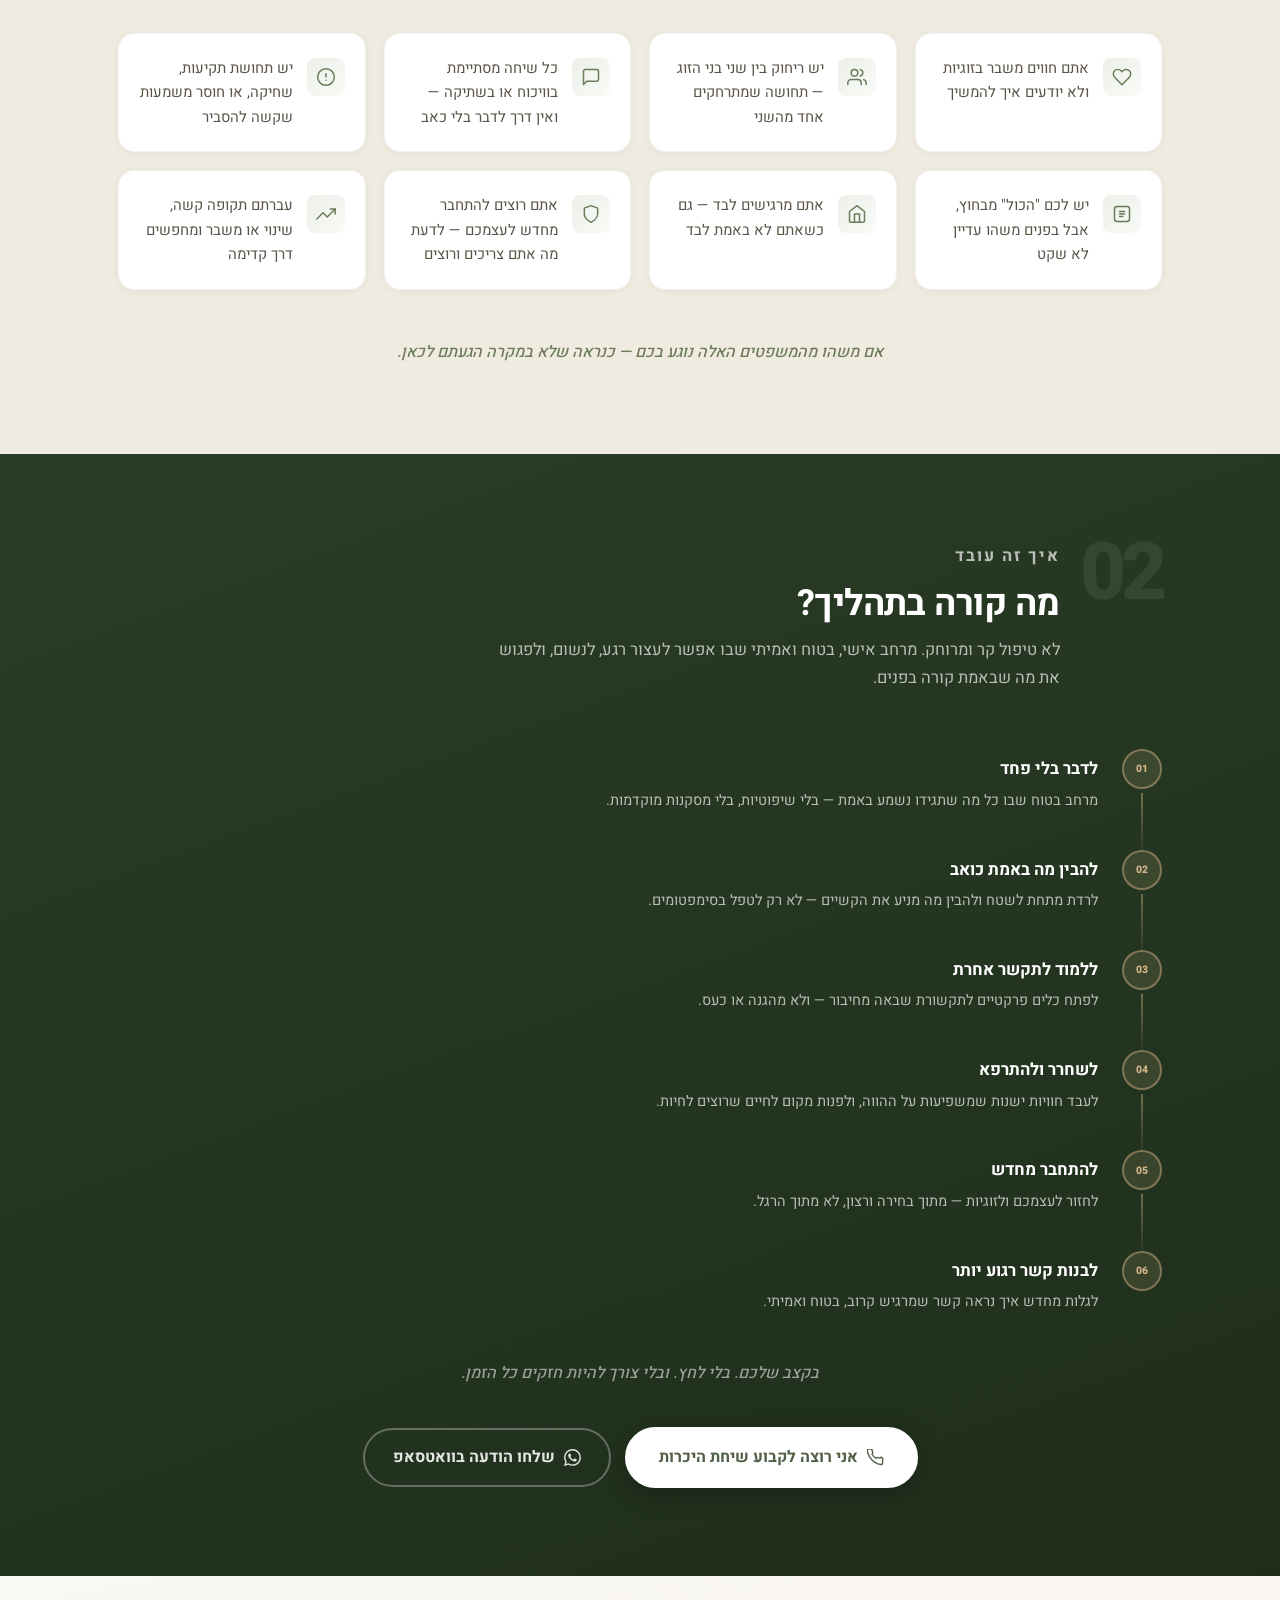
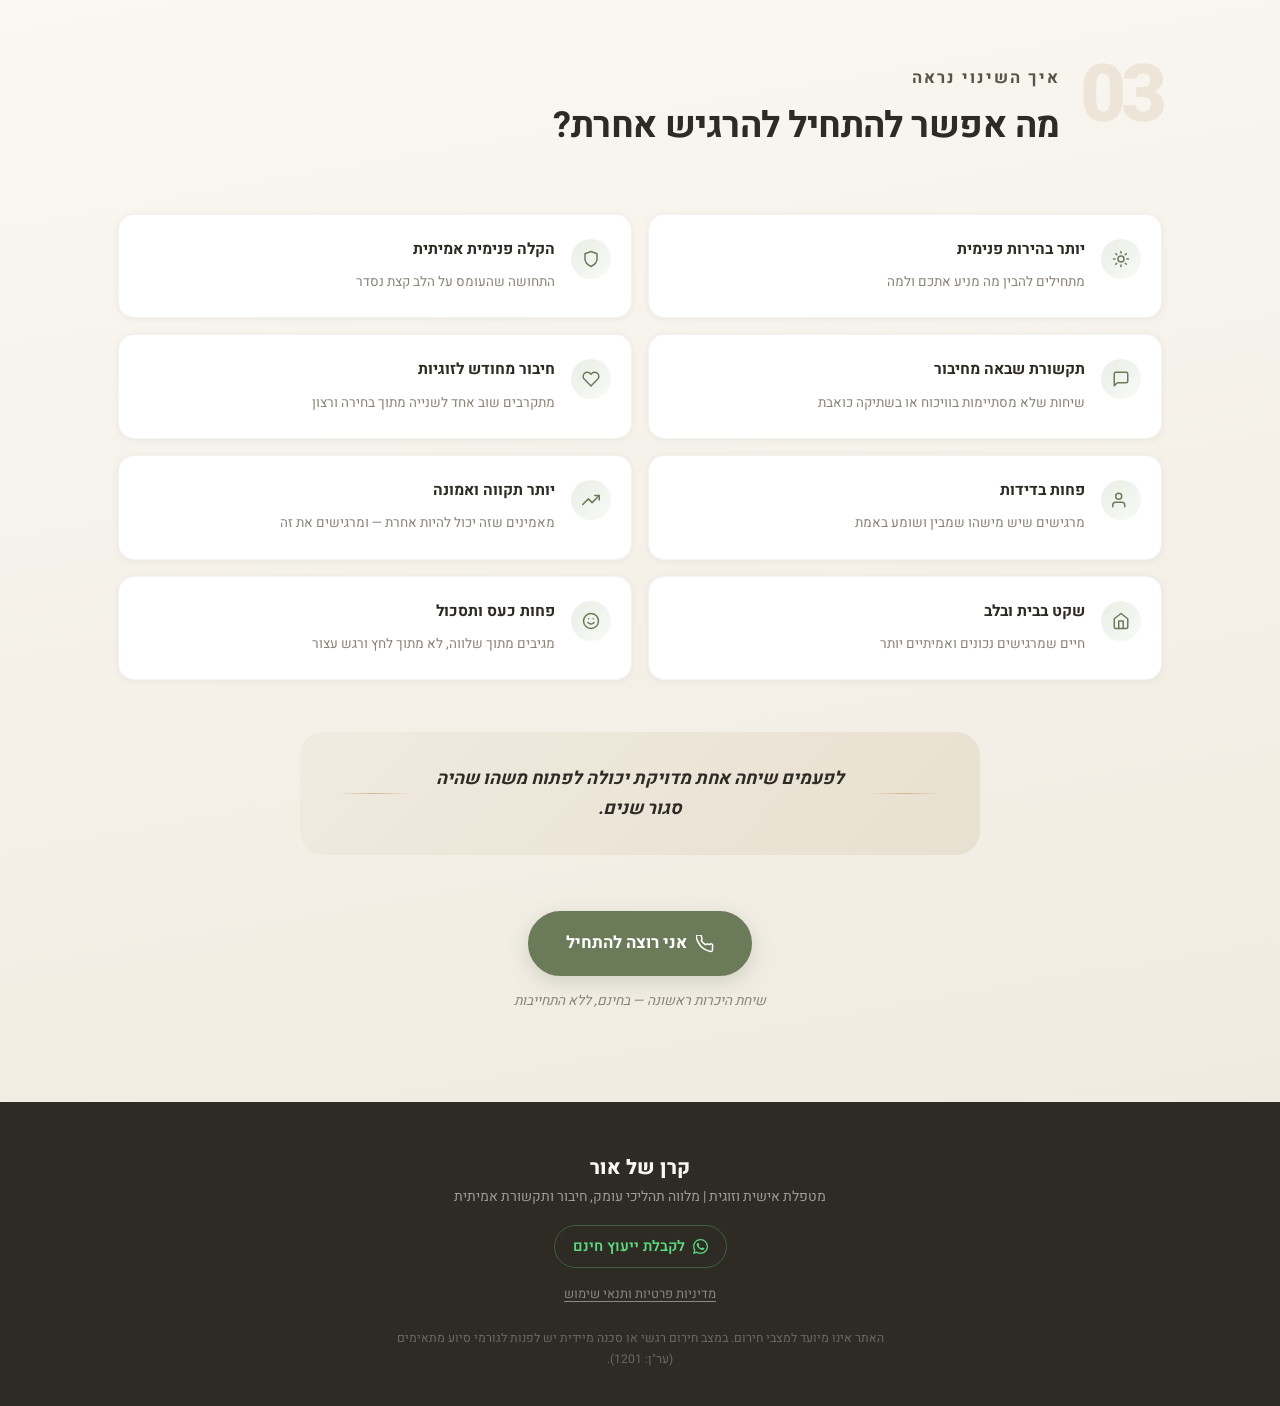
==== commit 35be0969: "Add files via upload" ====
--- a/index.html
+++ b/index.html
@@ -48,7 +48,6 @@
         <p class="hero-sub">מרחב בטוח לתהליכי עומק, חיבור אמיתי, ותקשורת שבאה מלב.</p>
         <div class="hero-cta">
           <a href="#how-it-works" class="btn-primary btn-hero">
-            <svg width="18" height="18" viewBox="0 0 24 24" fill="none" stroke="currentColor" stroke-width="2" stroke-linecap="round" stroke-linejoin="round" aria-hidden="true"><path d="M22 16.92v3a2 2 0 01-2.18 2 19.79 19.79 0 01-8.63-3.07A19.5 19.5 0 013.07 9.8 19.79 19.79 0 01.22 1.22 2 2 0 012.22 0h3a2 2 0 012 1.72 12.84 12.84 0 00.7 2.81 2 2 0 01-.45 2.11L6.91 7.09a16 16 0 006 6l.55-.55a2 2 0 012.11-.45 12.84 12.84 0 002.81.7A2 2 0 0122 14.92z"/></svg>
             ספרי לי איך זה עובד
           </a>
           <a href="https://wa.me/972527738798?text=%D7%A9%D7%9C%D7%95%D7%9D%20%D7%A7%D7%A8%D7%9F%2C%20%D7%94%D7%92%D7%A2%D7%AA%D7%99%20%D7%9E%D7%94%D7%90%D7%AA%D7%A8%20%D7%95%D7%90%D7%A9%D7%9E%D7%97%20%D7%9C%D7%A9%D7%9E%D7%95%D7%A2%20%D7%A4%D7%A8%D7%98%D7%99%D7%9D%20%D7%A2%D7%9C%20%D7%A9%D7%99%D7%97%D7%AA%20%D7%94%D7%99%D7%9B%D7%A8%D7%95%D7%AA"
@@ -443,6 +442,17 @@
           </div>
         </div>
         <p class="process-note-dark reveal">בקצב שלכם. בלי לחץ. ובלי צורך להיות חזקים כל הזמן.</p>
+        <div class="dark-cta reveal">
+          <a href="#contact" class="btn-dark-primary">
+            <svg width="17" height="17" viewBox="0 0 24 24" fill="none" stroke="currentColor" stroke-width="2" stroke-linecap="round" stroke-linejoin="round" aria-hidden="true"><path d="M22 16.92v3a2 2 0 01-2.18 2 19.79 19.79 0 01-8.63-3.07A19.5 19.5 0 013.07 9.8 19.79 19.79 0 01.22 1.22 2 2 0 012.22 0h3a2 2 0 012 1.72 12.84 12.84 0 00.7 2.81 2 2 0 01-.45 2.11L6.91 7.09a16 16 0 006 6l.55-.55a2 2 0 012.11-.45 12.84 12.84 0 002.81.7A2 2 0 0122 14.92z"/></svg>
+            אני רוצה לקבוע שיחת היכרות
+          </a>
+          <a href="https://wa.me/972527738798?text=%D7%A9%D7%9C%D7%95%D7%9D%20%D7%A7%D7%A8%D7%9F%2C%20%D7%94%D7%92%D7%A2%D7%AA%D7%99%20%D7%9E%D7%94%D7%90%D7%AA%D7%A8%20%D7%95%D7%90%D7%A9%D7%9E%D7%97%20%D7%9C%D7%A9%D7%9E%D7%95%D7%A2%20%D7%A4%D7%A8%D7%98%D7%99%D7%9D%20%D7%A2%D7%9C%20%D7%A9%D7%99%D7%97%D7%AA%20%D7%94%D7%99%D7%9B%D7%A8%D7%95%D7%AA"
+            target="_blank" rel="noopener" class="btn-dark-wa" aria-label="שלחו הודעה לקרן בוואטסאפ">
+            <svg width="17" height="17" viewBox="0 0 24 24" fill="currentColor" aria-hidden="true"><path d="M17.472 14.382c-.297-.149-1.758-.867-2.03-.967-.273-.099-.471-.148-.67.15-.197.297-.767.966-.94 1.164-.173.199-.347.223-.644.075-.297-.15-1.255-.463-2.39-1.475-.883-.788-1.48-1.761-1.653-2.059-.173-.297-.018-.458.13-.606.134-.133.298-.347.446-.52.149-.174.198-.298.298-.497.099-.198.05-.371-.025-.52-.075-.149-.669-1.612-.916-2.207-.242-.579-.487-.5-.669-.51-.173-.008-.371-.01-.57-.01-.198 0-.52.074-.792.372-.272.297-1.04 1.016-1.04 2.479 0 1.462 1.065 2.875 1.213 3.074.149.198 2.096 3.2 5.077 4.487.709.306 1.262.489 1.694.625.712.227 1.36.195 1.871.118.571-.085 1.758-.719 2.006-1.413.248-.694.248-1.289.173-1.413-.074-.124-.272-.198-.57-.347m-5.421 7.403h-.004a9.87 9.87 0 01-5.031-1.378l-.361-.214-3.741.982.998-3.648-.235-.374a9.86 9.86 0 01-1.51-5.26c.001-5.45 4.436-9.884 9.888-9.884 2.64 0 5.122 1.03 6.988 2.898a9.825 9.825 0 012.893 6.994c-.003 5.45-4.437 9.884-9.885 9.884m8.413-18.297A11.815 11.815 0 0012.05 0C5.495 0 .16 5.335.157 11.892c0 2.096.547 4.142 1.588 5.945L.057 24l6.305-1.654a11.882 11.882 0 005.683 1.448h.005c6.554 0 11.89-5.335 11.893-11.893a11.821 11.821 0 00-3.48-8.413z"/></svg>
+            שלחו הודעה בוואטסאפ
+          </a>
+        </div>
       </div>
     </div>
 
--- a/style.css
+++ b/style.css
@@ -1070,6 +1070,41 @@
   text-align: center; font-size: 1rem;
   color: rgba(255,255,255,0.55);
   font-weight: 500; font-style: italic;
+  margin-bottom: 40px;
+}
+
+.dark-cta {
+  display: flex; flex-wrap: wrap; gap: 14px;
+  justify-content: center; align-items: center;
+}
+
+.btn-dark-primary {
+  display: inline-flex; align-items: center; gap: 9px;
+  background: var(--white); color: var(--olive-dark);
+  padding: 15px 32px; border-radius: var(--r-full);
+  font-size: 1rem; font-weight: 700; font-family: var(--font);
+  border: 2px solid var(--white);
+  transition: var(--ease); cursor: pointer; white-space: nowrap;
+  box-shadow: 0 6px 24px rgba(0,0,0,0.22);
+}
+.btn-dark-primary:hover {
+  background: var(--cream); border-color: var(--cream);
+  transform: translateY(-2px);
+  box-shadow: 0 10px 32px rgba(0,0,0,0.28);
+}
+
+.btn-dark-wa {
+  display: inline-flex; align-items: center; gap: 9px;
+  background: transparent; color: rgba(255,255,255,0.88);
+  padding: 14px 28px; border-radius: var(--r-full);
+  font-size: 1rem; font-weight: 700; font-family: var(--font);
+  border: 2px solid rgba(255,255,255,0.3);
+  transition: var(--ease); cursor: pointer; white-space: nowrap;
+}
+.btn-dark-wa:hover {
+  background: rgba(255,255,255,0.08);
+  border-color: rgba(255,255,255,0.6);
+  transform: translateY(-2px);
 }
 
 /* ---- Transform checklist (sub-3) ---- */
@@ -1250,7 +1285,9 @@
   .contact-side { flex-direction: column; }
 
   /* Approach */
-  .approach-quote { padding: 36px 28px; }
+  .approach-quote { padding: 24px 20px; }
+  .approach-quote p { font-size: 1.35rem; }
+  .quote-mark { font-size: 4.5rem; margin-bottom: 14px; }
 
   /* Mega section mobile */
   .mega-num { font-size: 2.8rem; }
@@ -1258,6 +1295,8 @@
   .mega-sub { padding: 64px 0; }
   .transform-checklist { grid-template-columns: 1fr; }
   .mega-cta .btn-hero { width: 100%; justify-content: center; }
+  .dark-cta { flex-direction: column; }
+  .btn-dark-primary, .btn-dark-wa { width: 100%; justify-content: center; }
 
   /* Float WA */
   .float-wa { bottom: 20px; left: 20px; width: 52px; height: 52px; }
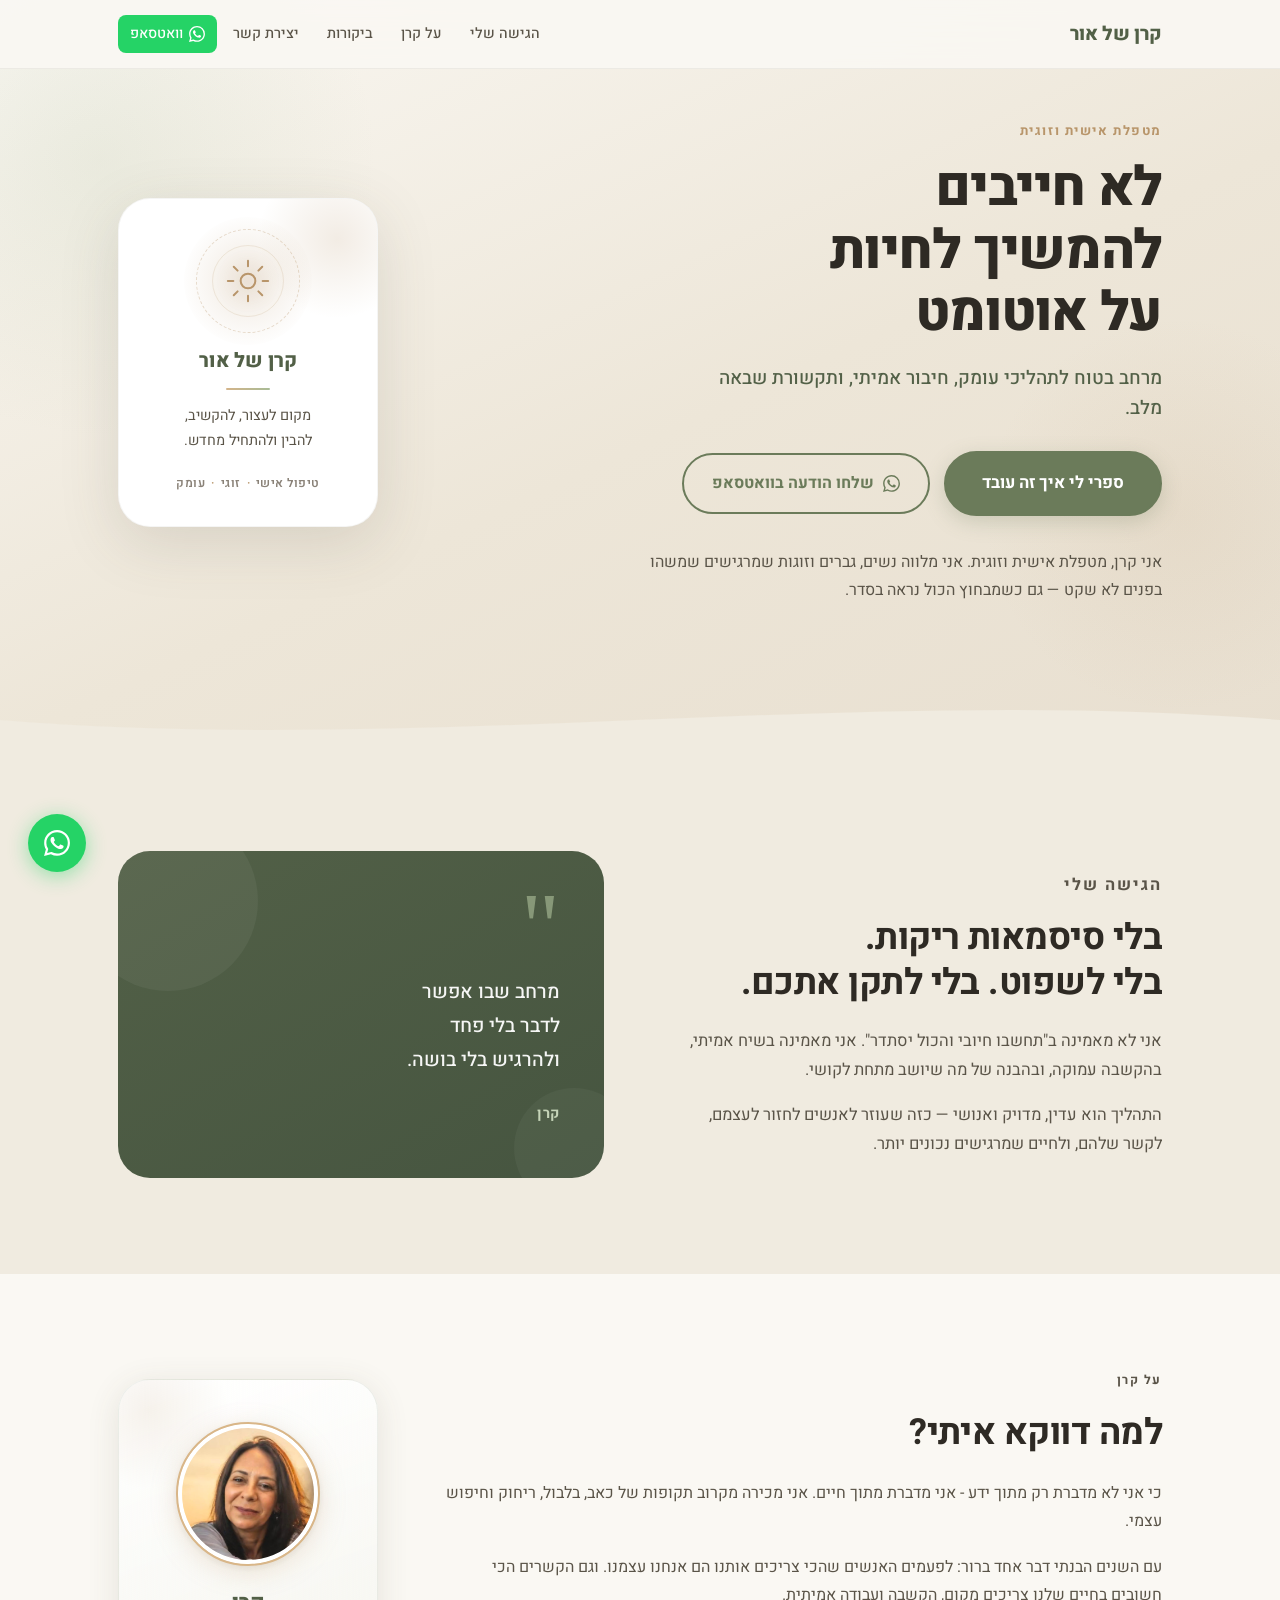
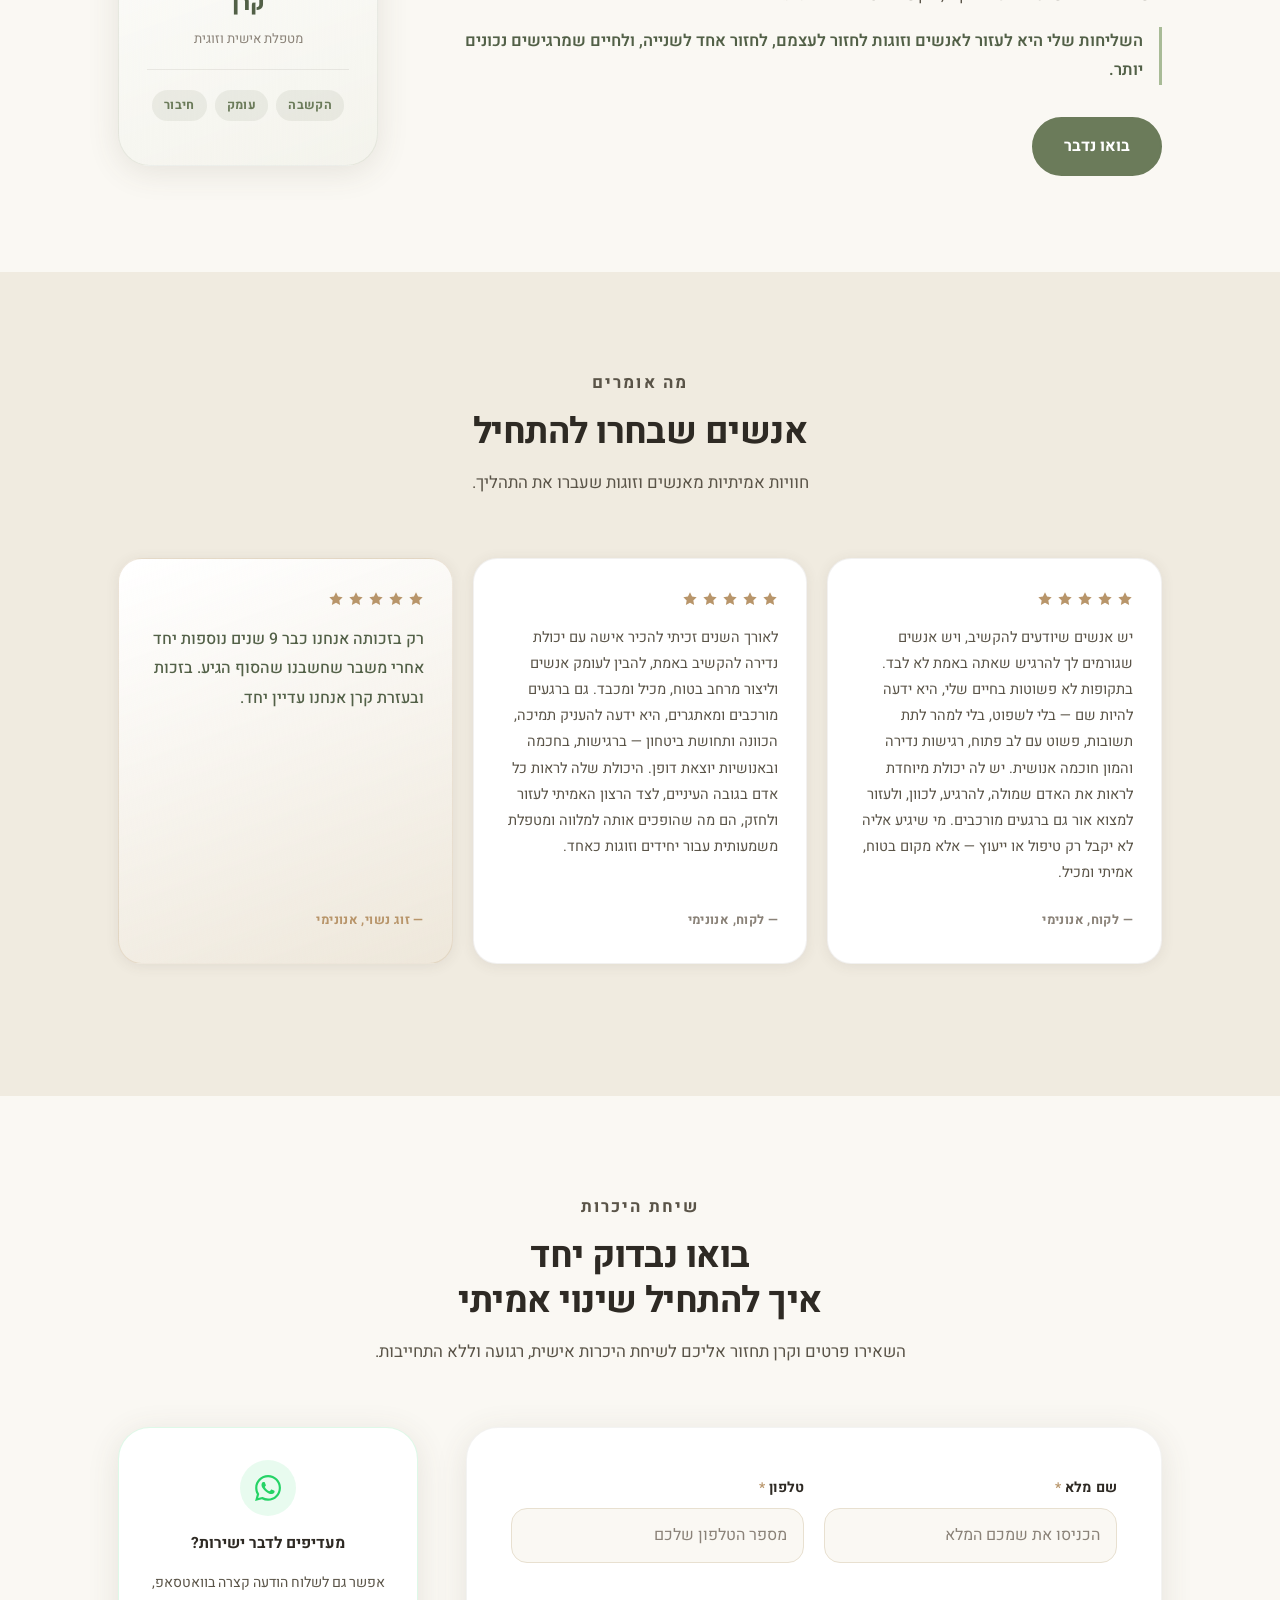
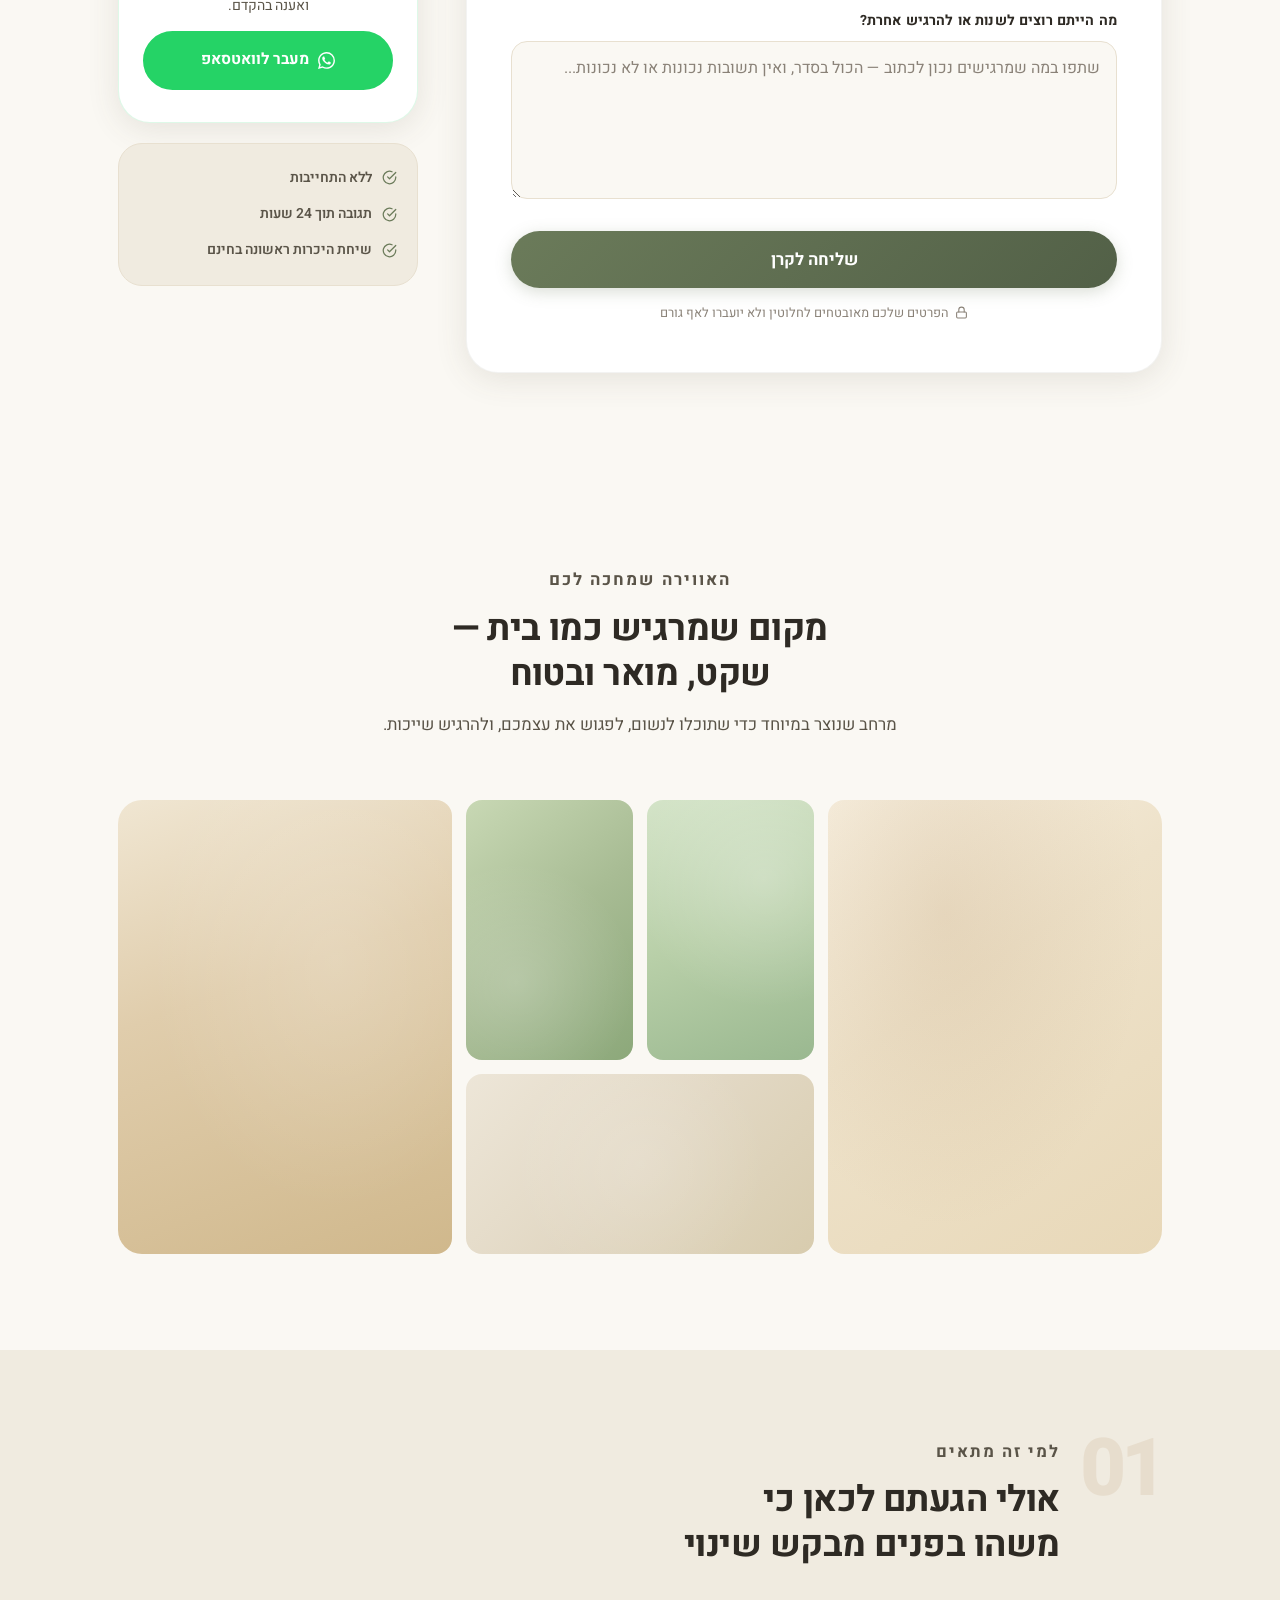
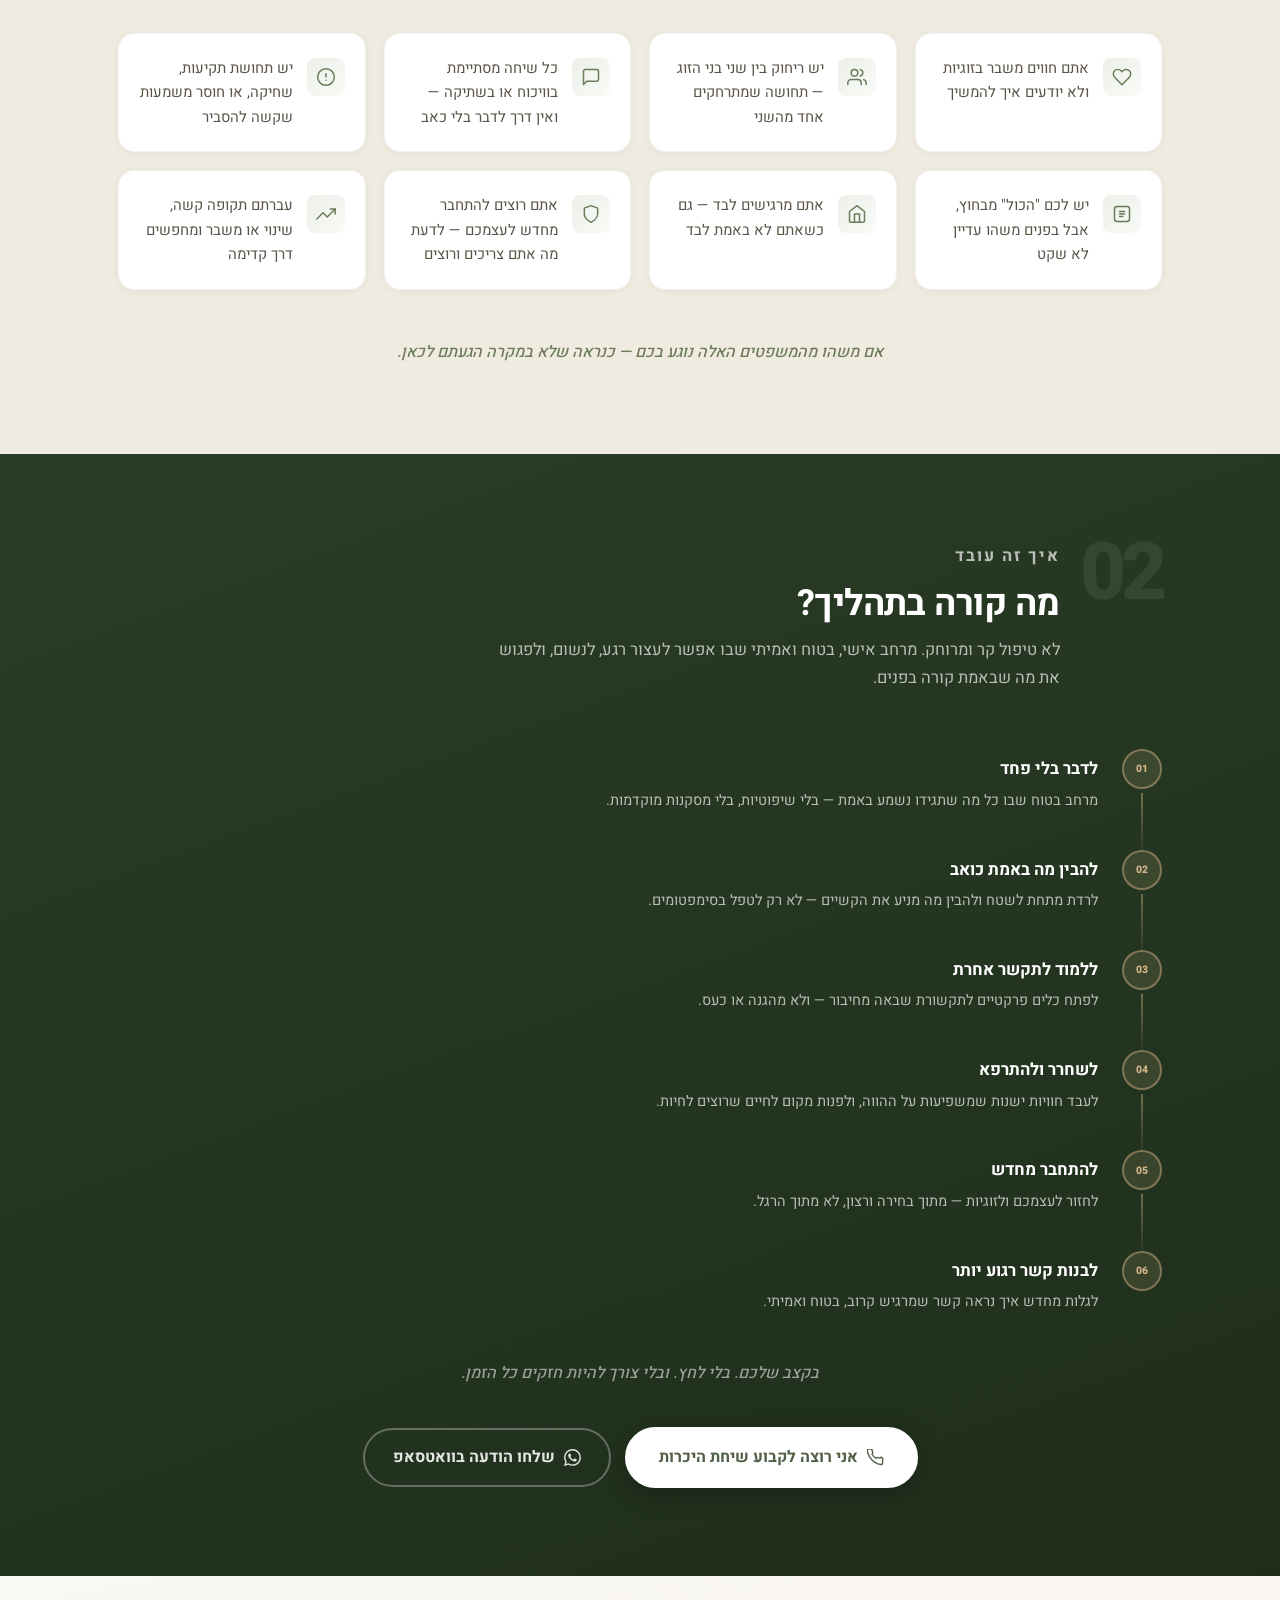
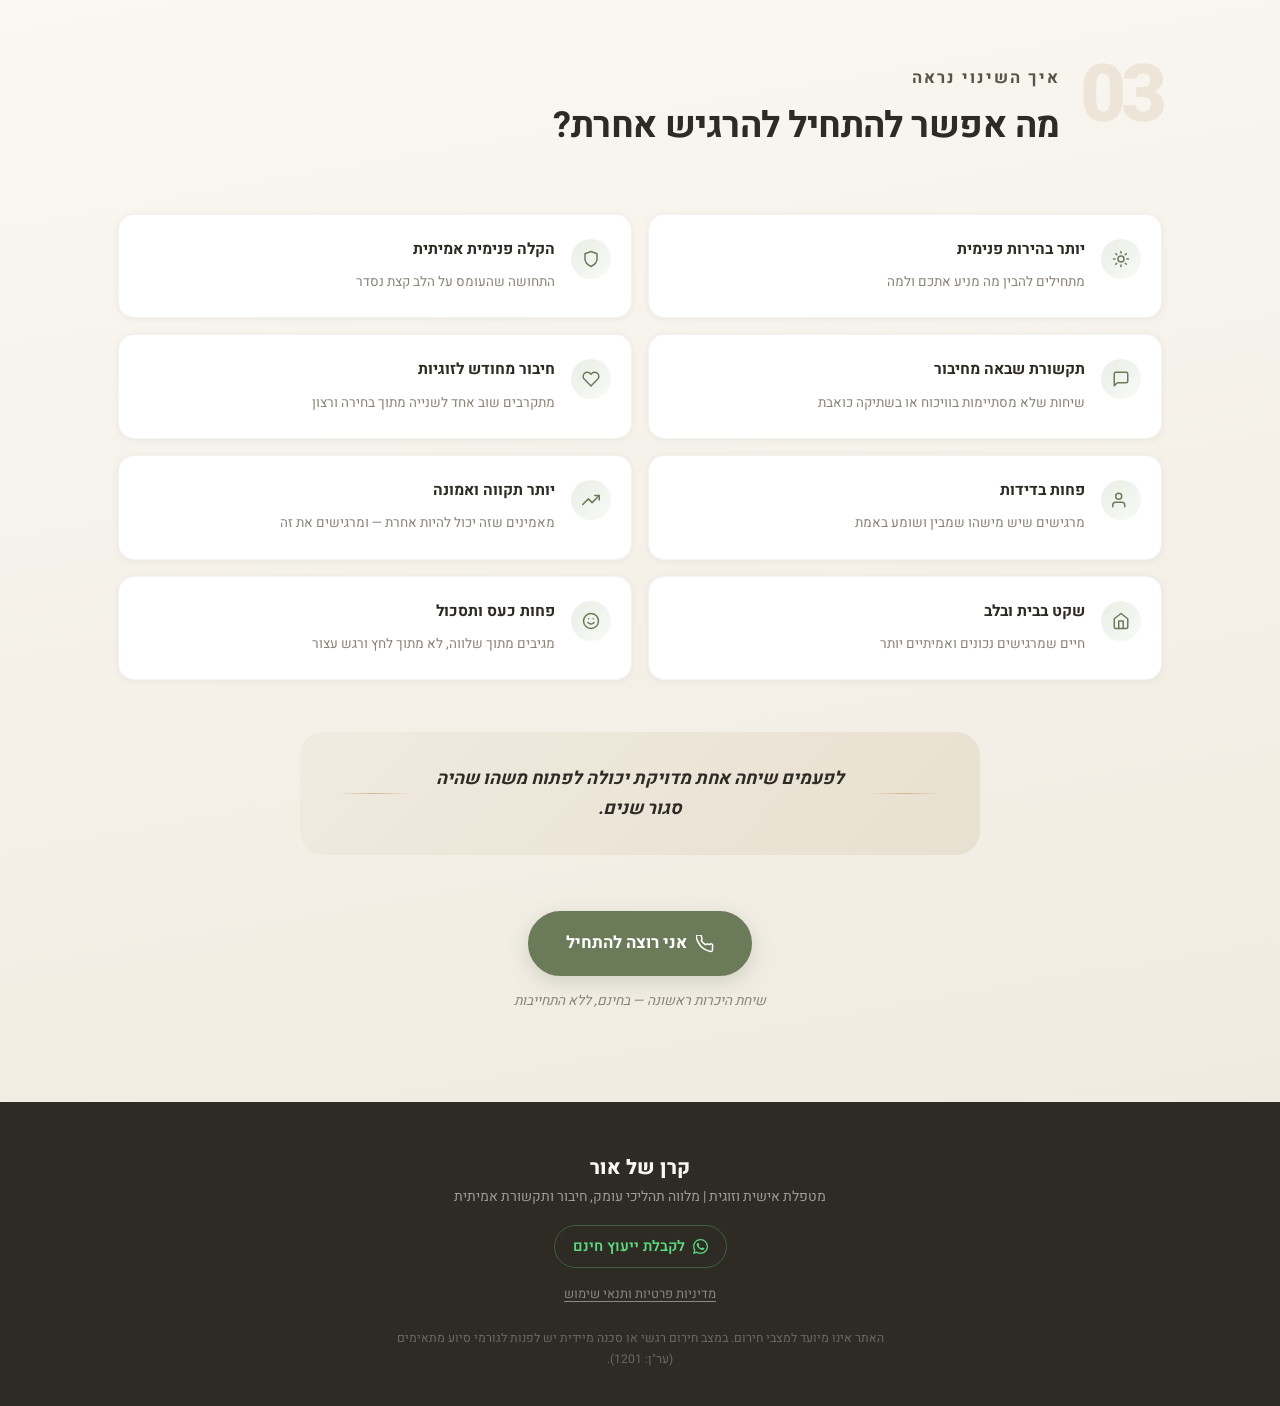
==== commit c5b30d08: "Fix punctuation in Hebrew text and alt attribute" ====
--- a/index.html
+++ b/index.html
@@ -121,7 +121,7 @@
         <div class="about-content reveal">
           <p class="section-eyebrow">על קרן</p>
           <h2>למה דווקא איתי?</h2>
-          <p>כי אני לא מדברת רק מתוך ידע — אני מדברת מתוך חיים. אני מכירה מקרוב תקופות של כאב, בלבול, ריחוק וחיפוש עצמי.</p>
+          <p>כי אני לא מדברת רק מתוך ידע - אני מדברת מתוך חיים. אני מכירה מקרוב תקופות של כאב, בלבול, ריחוק וחיפוש עצמי.</p>
           <p>עם השנים הבנתי דבר אחד ברור: לפעמים האנשים שהכי צריכים אותנו הם אנחנו עצמנו. וגם הקשרים הכי חשובים בחיים שלנו צריכים מקום, הקשבה ועבודה אמיתית.</p>
           <p class="about-mission">השליחות שלי היא לעזור לאנשים וזוגות לחזור לעצמם, לחזור אחד לשנייה, ולחיים שמרגישים נכונים יותר.</p>
           <a href="#contact" class="btn-primary">בואו נדבר</a>
@@ -129,7 +129,7 @@
         <div class="about-card reveal reveal-delay">
           <div class="about-card-inner">
             <div class="about-card-glow" aria-hidden="true"></div>
-            <img src="תמונה של קרן.jpeg" alt="קרן — מטפלת אישית וזוגית" class="about-card-photo" />
+            <img src="תמונה של קרן.jpeg" alt="קרן - מטפלת אישית וזוגית" class="about-card-photo" />
             <p class="about-card-name">קרן</p>
             <p class="about-card-role">מטפלת אישית וזוגית</p>
             <div class="about-card-sep" aria-hidden="true"></div>
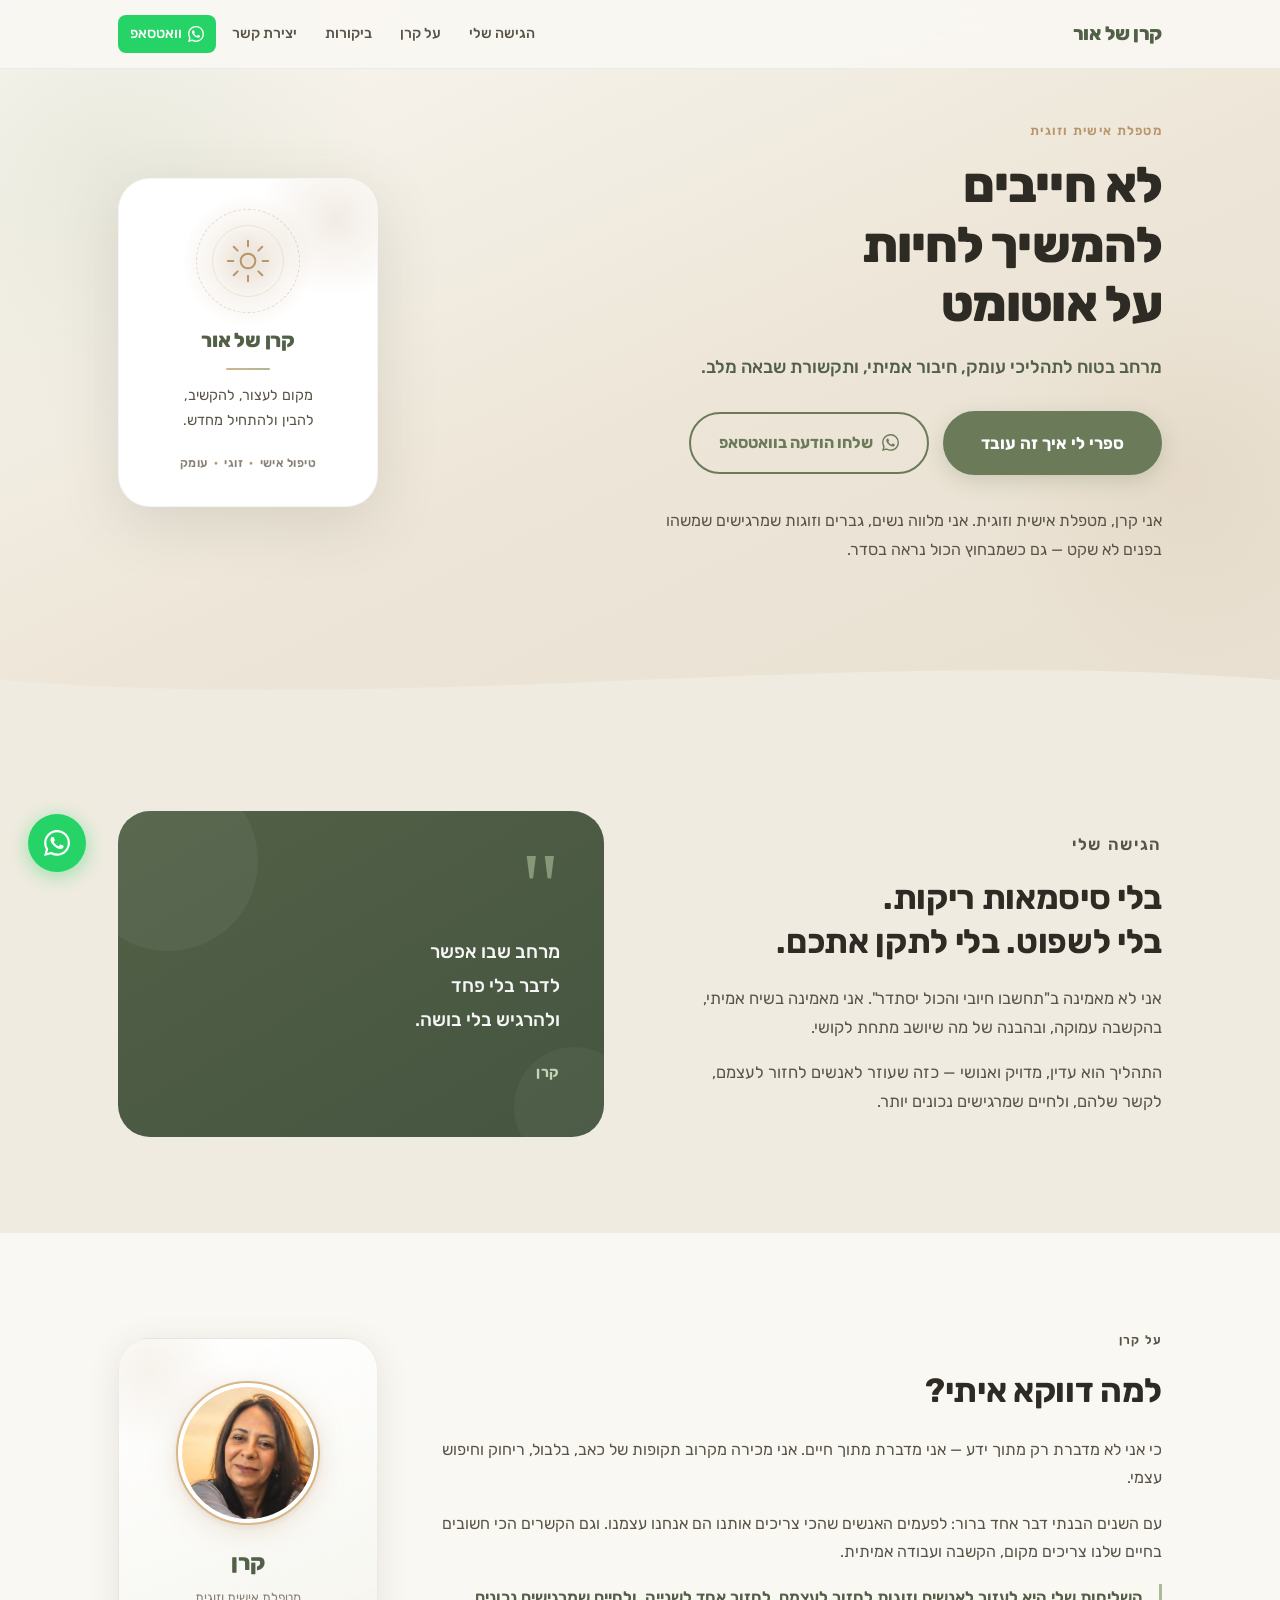
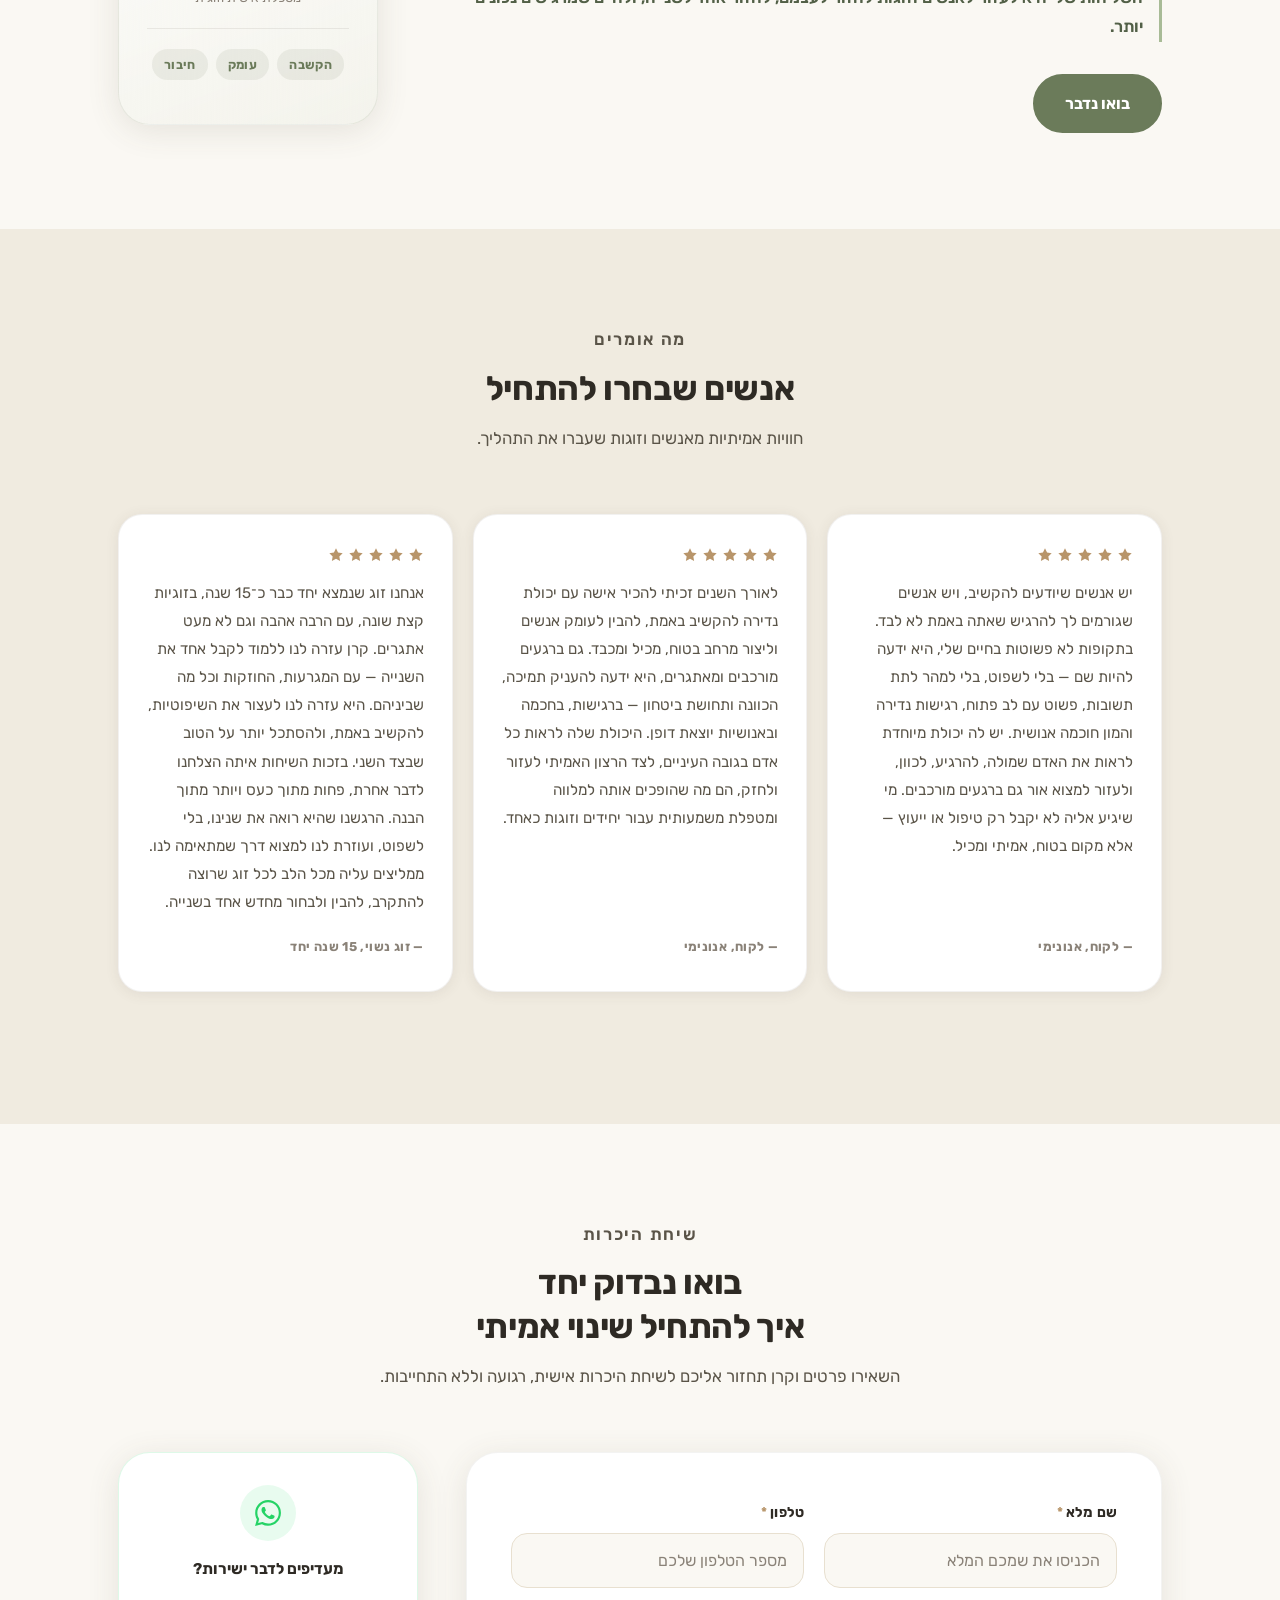
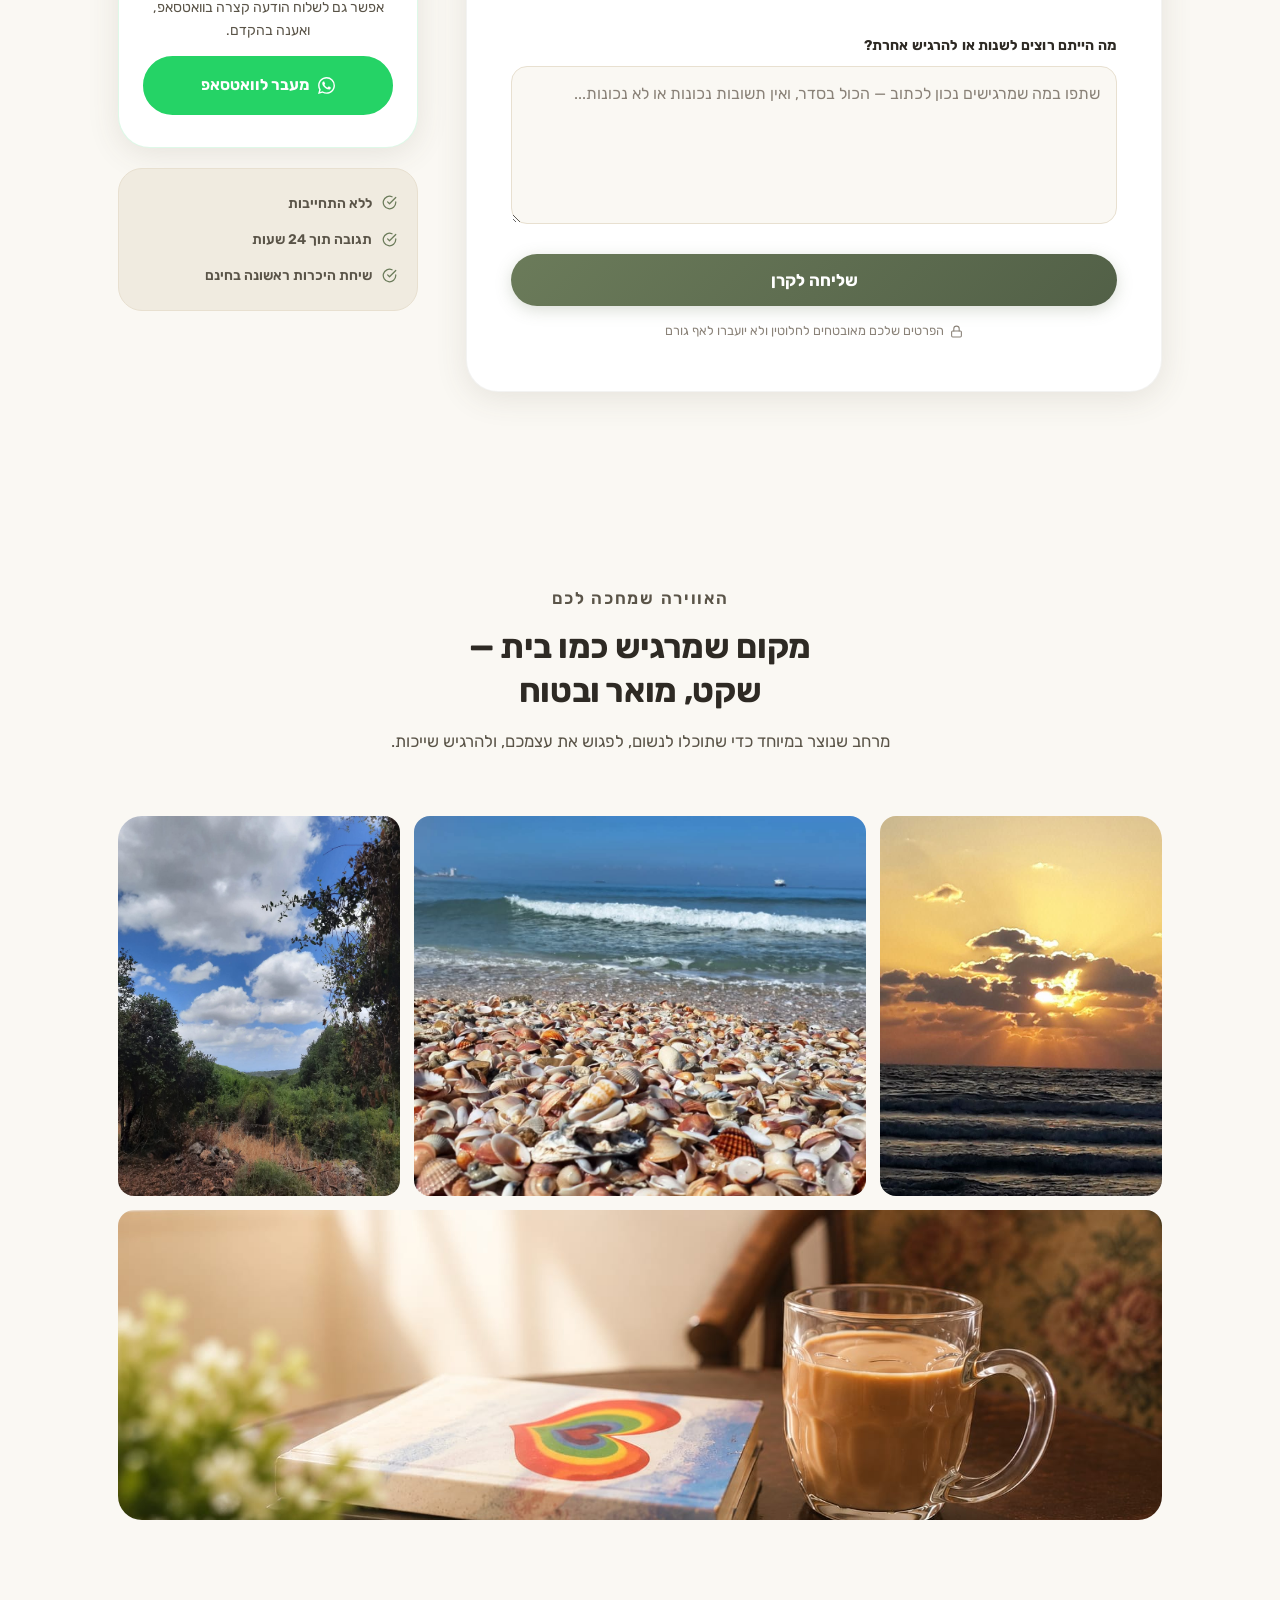
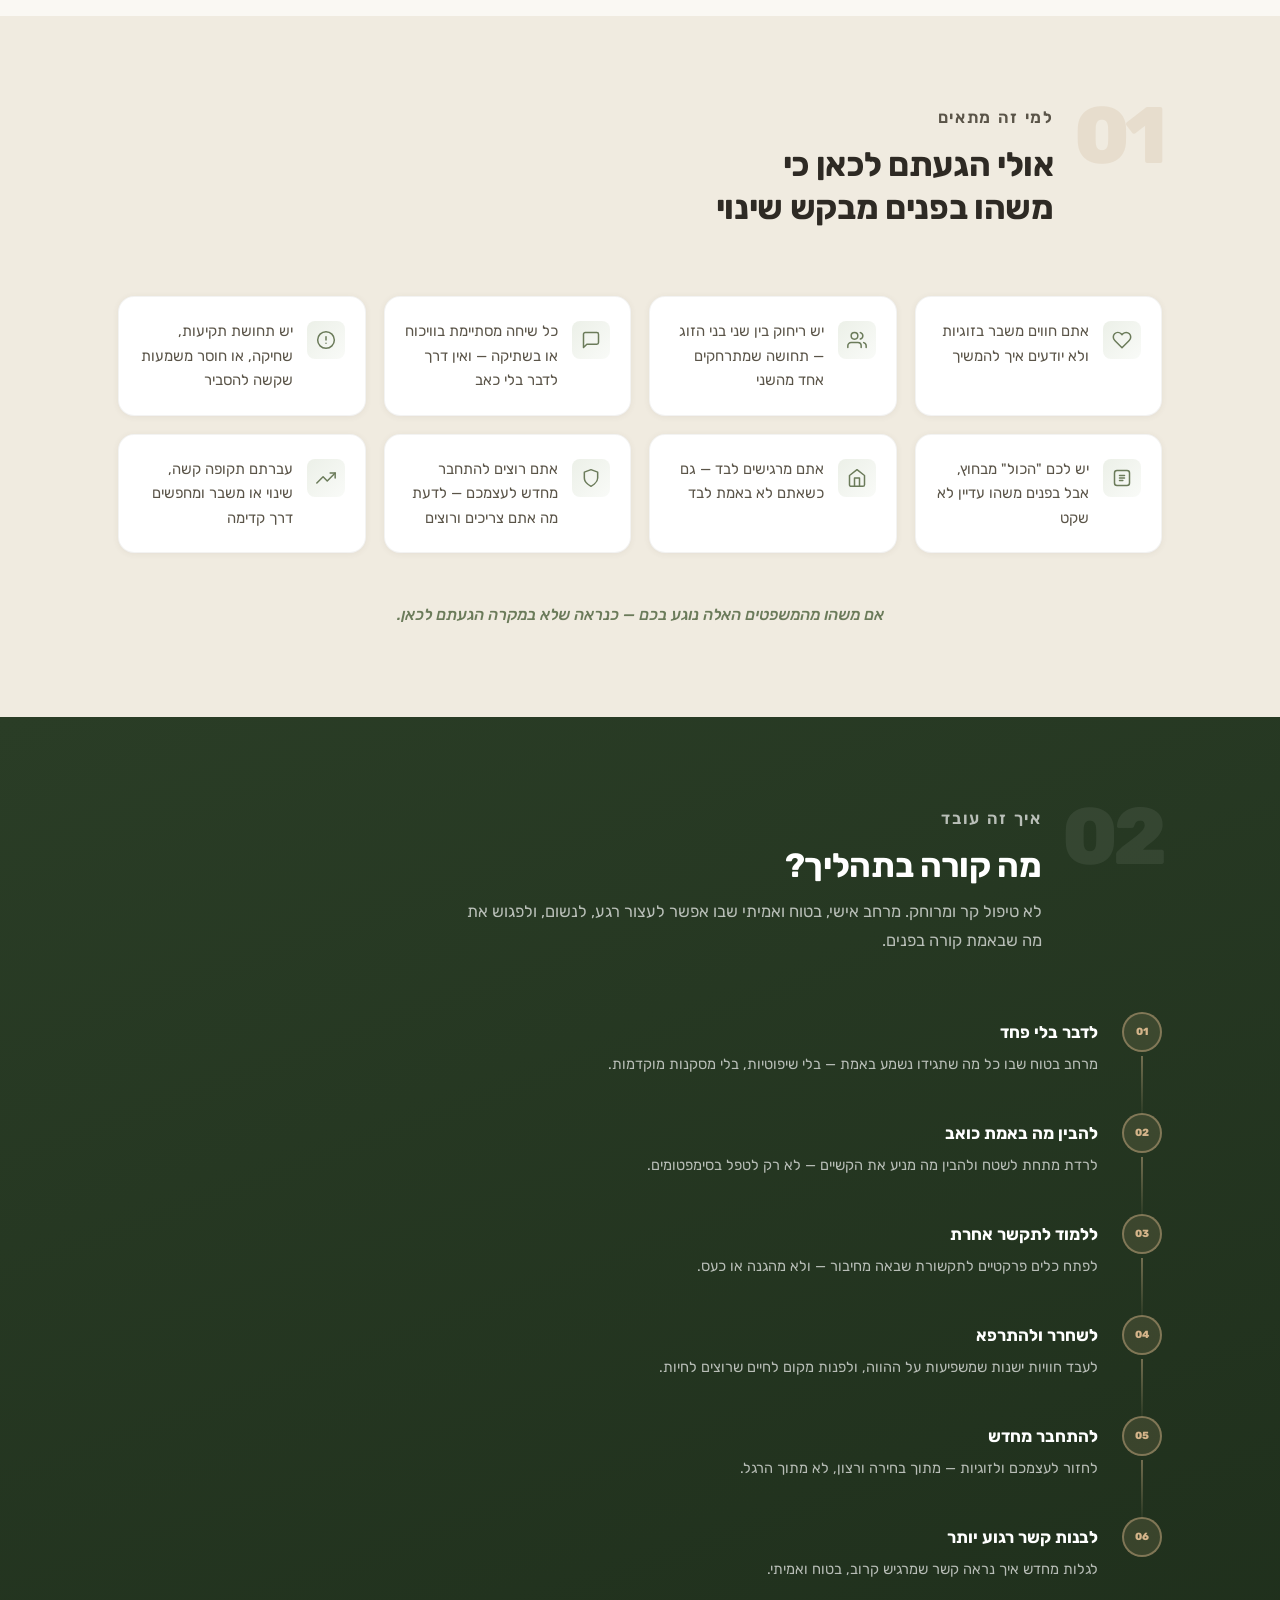
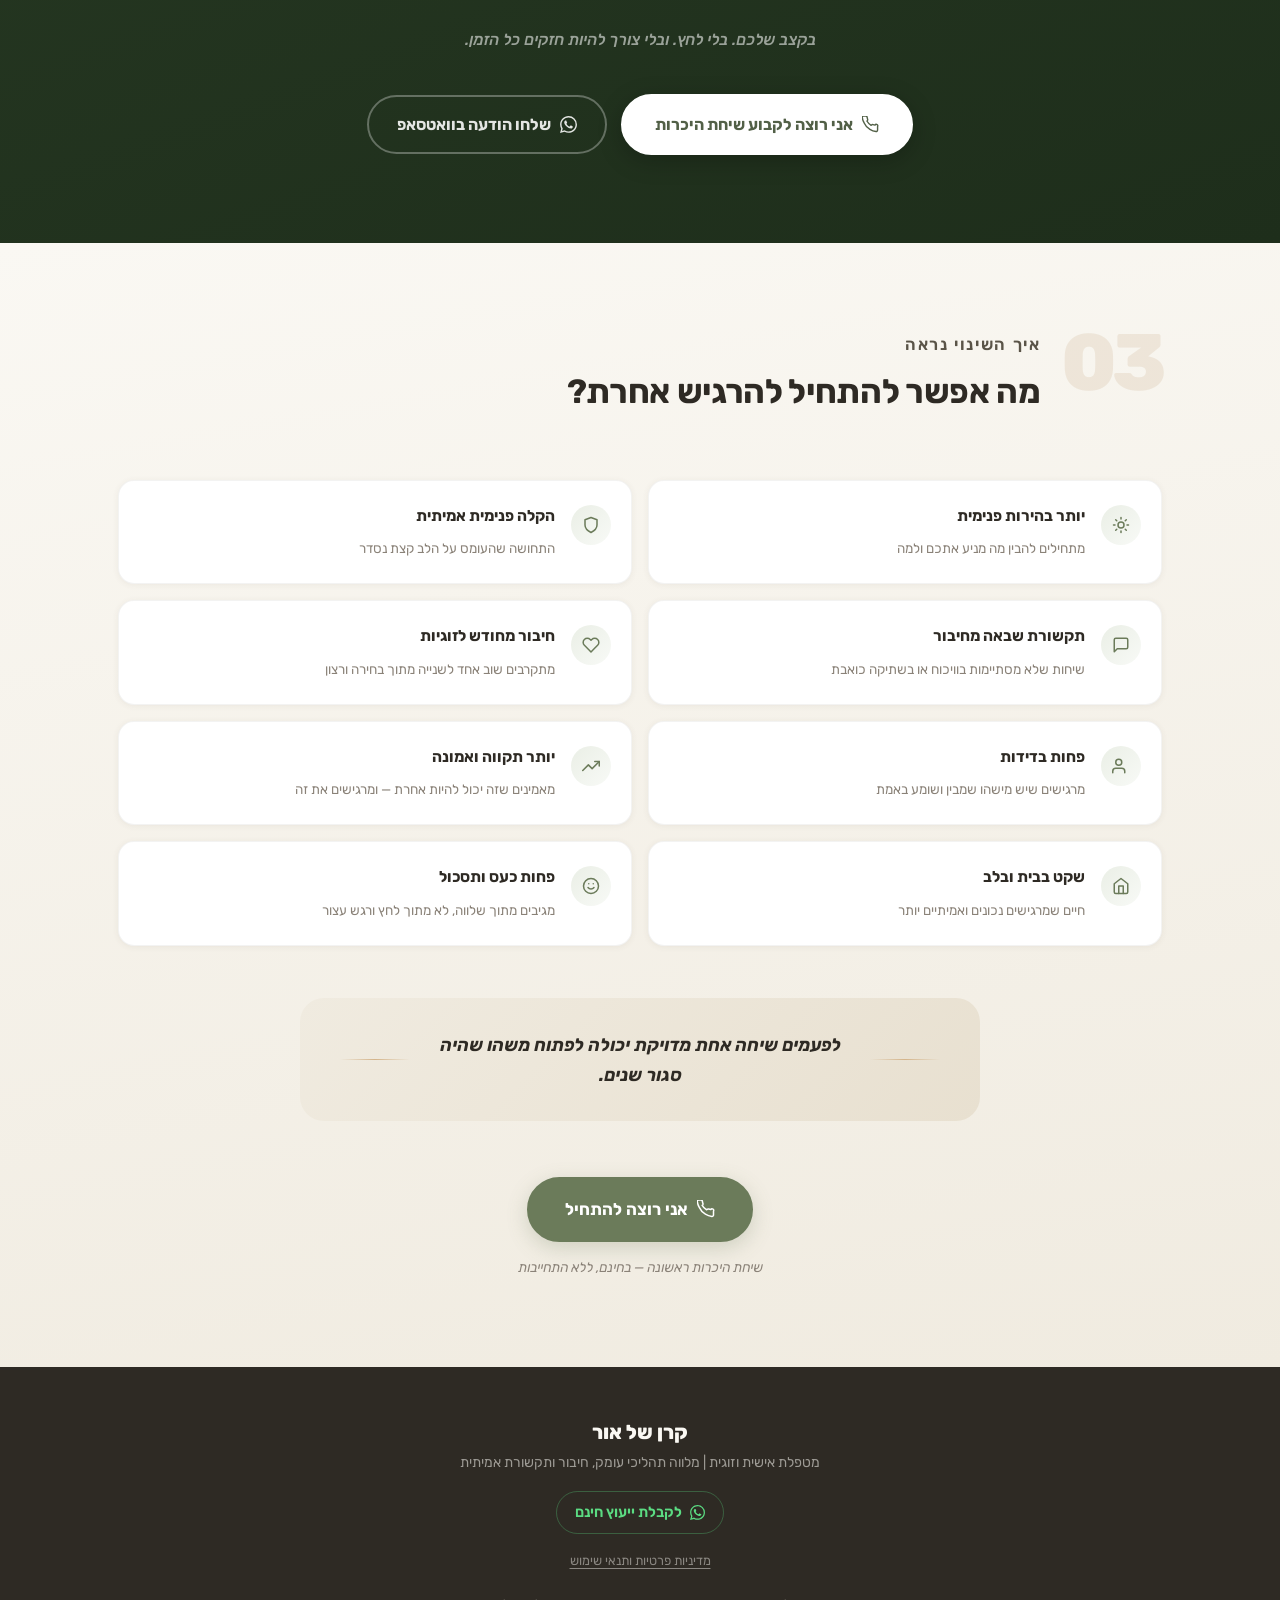
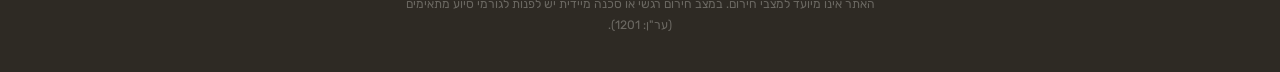
==== commit 66c53b5e: "Add files via upload" ====
--- a/index.html
+++ b/index.html
@@ -10,7 +10,7 @@
   <meta property="og:type" content="website" />
   <link rel="preconnect" href="https://fonts.googleapis.com" />
   <link rel="preconnect" href="https://fonts.gstatic.com" crossorigin />
-  <link href="https://fonts.googleapis.com/css2?family=Heebo:wght@300;400;500;600;700;800&display=swap" rel="stylesheet" />
+  <link href="https://fonts.googleapis.com/css2?family=Rubik:wght@300;400;500;600;700;800;900&family=Frank+Ruhl+Libre:wght@300;400;500&display=swap" rel="stylesheet" />
   <link rel="stylesheet" href="style.css" />
 </head>
 <body>
@@ -121,7 +121,7 @@
         <div class="about-content reveal">
           <p class="section-eyebrow">על קרן</p>
           <h2>למה דווקא איתי?</h2>
-          <p>כי אני לא מדברת רק מתוך ידע - אני מדברת מתוך חיים. אני מכירה מקרוב תקופות של כאב, בלבול, ריחוק וחיפוש עצמי.</p>
+          <p>כי אני לא מדברת רק מתוך ידע — אני מדברת מתוך חיים. אני מכירה מקרוב תקופות של כאב, בלבול, ריחוק וחיפוש עצמי.</p>
           <p>עם השנים הבנתי דבר אחד ברור: לפעמים האנשים שהכי צריכים אותנו הם אנחנו עצמנו. וגם הקשרים הכי חשובים בחיים שלנו צריכים מקום, הקשבה ועבודה אמיתית.</p>
           <p class="about-mission">השליחות שלי היא לעזור לאנשים וזוגות לחזור לעצמם, לחזור אחד לשנייה, ולחיים שמרגישים נכונים יותר.</p>
           <a href="#contact" class="btn-primary">בואו נדבר</a>
@@ -129,7 +129,7 @@
         <div class="about-card reveal reveal-delay">
           <div class="about-card-inner">
             <div class="about-card-glow" aria-hidden="true"></div>
-            <img src="תמונה של קרן.jpeg" alt="קרן - מטפלת אישית וזוגית" class="about-card-photo" />
+            <img src="תמונה של קרן.jpeg" alt="קרן — מטפלת אישית וזוגית" class="about-card-photo" />
             <p class="about-card-name">קרן</p>
             <p class="about-card-role">מטפלת אישית וזוגית</p>
             <div class="about-card-sep" aria-hidden="true"></div>
@@ -193,10 +193,14 @@
             <svg width="16" height="16" viewBox="0 0 24 24" fill="currentColor"><path d="M12 2l3.09 6.26L22 9.27l-5 4.87 1.18 6.88L12 17.77l-6.18 3.25L7 14.14 2 9.27l6.91-1.01L12 2z"/></svg>
           </div>
           <blockquote class="t-quote">
-            רק בזכותה אנחנו כבר 9 שנים נוספות יחד אחרי משבר שחשבנו שהסוף הגיע.
-            בזכות ובעזרת קרן אנחנו עדיין יחד.
+            אנחנו זוג שנמצא יחד כבר כ־15 שנה, בזוגיות קצת שונה, עם הרבה אהבה וגם לא מעט אתגרים.
+            קרן עזרה לנו ללמוד לקבל אחד את השנייה — עם המגרעות, החוזקות וכל מה שביניהם.
+            היא עזרה לנו לעצור את השיפוטיות, להקשיב באמת, ולהסתכל יותר על הטוב שבצד השני.
+            בזכות השיחות איתה הצלחנו לדבר אחרת, פחות מתוך כעס ויותר מתוך הבנה.
+            הרגשנו שהיא רואה את שנינו, בלי לשפוט, ועוזרת לנו למצוא דרך שמתאימה לנו.
+            ממליצים עליה מכל הלב לכל זוג שרוצה להתקרב, להבין ולבחור מחדש אחד בשנייה.
           </blockquote>
-          <p class="t-author">— זוג נשוי, אנונימי</p>
+          <p class="t-author">— זוג נשוי, 15 שנה יחד</p>
         </div>
       </div>
     </div>
@@ -284,19 +288,16 @@
       </div>
       <div class="gallery-grid reveal">
         <div class="gallery-item gallery-item-1">
-          <div class="gallery-label">אור טבעי</div>
+          <div class="gallery-label">שקט פנימי</div>
         </div>
         <div class="gallery-item gallery-item-2">
-          <div class="gallery-label">שקט ועומק</div>
+          <div class="gallery-label">עומק וחיבור</div>
         </div>
         <div class="gallery-item gallery-item-3">
-          <div class="gallery-label">חיבור</div>
+          <div class="gallery-label">פתיחות ואור</div>
         </div>
         <div class="gallery-item gallery-item-4">
-          <div class="gallery-label">נוכחות</div>
-        </div>
-        <div class="gallery-item gallery-item-5">
-          <div class="gallery-label">ריפוי</div>
+          <div class="gallery-label">מרחב חם</div>
         </div>
       </div>
     </div>
--- a/style.css
+++ b/style.css
@@ -32,7 +32,7 @@
   --r-xl:         32px;
   --r-full:       9999px;
   --ease:         all 0.25s cubic-bezier(0.4,0,0.2,1);
-  --font:         'Heebo', 'Arial Hebrew', Arial, sans-serif;
+  --font:         'Rubik', 'Arial Hebrew', Arial, sans-serif;
 }
 
 /* ---- RESET ---- */
@@ -47,16 +47,16 @@
 .container { width: 100%; max-width: 1100px; margin: 0 auto; padding: 0 28px; }
 
 /* ---- TYPOGRAPHY ---- */
-h1 { font-size: clamp(2.1rem, 5.5vw, 3.4rem); font-weight: 800; line-height: 1.15; letter-spacing: -0.025em; }
-h2 { font-size: clamp(1.55rem, 3.5vw, 2.25rem); font-weight: 700; line-height: 1.25; letter-spacing: -0.015em; }
-h3 { font-size: 1.05rem; font-weight: 600; line-height: 1.4; }
+h1 { font-size: clamp(2rem, 5.2vw, 3.1rem); font-weight: 800; line-height: 1.2; letter-spacing: -0.018em; }
+h2 { font-size: clamp(1.5rem, 3.2vw, 2.1rem); font-weight: 700; line-height: 1.3; letter-spacing: -0.01em; }
+h3 { font-size: 1.04rem; font-weight: 600; line-height: 1.45; }
 p  { font-size: 1rem; line-height: 1.75; }
 
 .section-eyebrow {
-  font-size: 0.78rem;
-  font-weight: 700;
+  font-size: 0.77rem;
+  font-weight: 600;
   color: var(--gold);
-  letter-spacing: 0.12em;
+  letter-spacing: 0.1em;
   text-transform: uppercase;
   margin-bottom: 10px;
 }
@@ -235,16 +235,16 @@
 }
 
 .hero-eyebrow {
-  font-size: 0.82rem; font-weight: 700;
-  color: var(--gold); letter-spacing: 0.12em;
+  font-size: 0.8rem; font-weight: 600;
+  color: var(--gold); letter-spacing: 0.1em;
   text-transform: uppercase; margin-bottom: 14px;
 }
 
 .hero-title { color: var(--text-dark); margin-bottom: 18px; }
 
 .hero-sub {
-  font-size: 1.18rem; color: var(--olive-dark); font-weight: 500;
-  margin-bottom: 28px; line-height: 1.6;
+  font-size: 1.13rem; color: var(--olive-dark); font-weight: 500;
+  margin-bottom: 28px; line-height: 1.65;
   max-width: 480px;
 }
 
@@ -440,7 +440,7 @@
   margin-bottom: 24px; opacity: 0.65;
 }
 .approach-quote p {
-  font-size: 1.22rem; font-weight: 500; line-height: 1.75;
+  font-size: 1.18rem; font-weight: 500; line-height: 1.8;
   color: rgba(255,255,255,0.95); position: relative; z-index: 1;
 }
 .quote-author {
@@ -484,72 +484,48 @@
 
 .gallery-grid {
   display: grid;
-  grid-template-columns: 2fr 1fr 1fr 2fr;
-  grid-template-rows: 260px 180px;
+  grid-template-columns: 1fr 1.6fr 1fr;
+  grid-template-rows: 380px 310px;
   gap: 14px;
   border-radius: var(--r-lg);
   overflow: hidden;
 }
-.gallery-item:nth-child(1) { grid-row: span 2; }
-.gallery-item:nth-child(4) { grid-row: span 2; }
-.gallery-item:nth-child(5) { grid-column: 2 / 4; }
+.gallery-item:nth-child(4) { grid-column: 1 / -1; }
 
 .gallery-item {
   position: relative; border-radius: var(--r-md); overflow: hidden;
-  cursor: pointer; transition: var(--ease);
-  /* To add real photo: background-image: url('...'); background-size: cover; background-position: center; */
-}
-.gallery-item:hover { transform: scale(1.01); }
+  cursor: pointer; transition: transform 0.4s ease;
+}
+.gallery-item:hover { transform: scale(1.02); }
 .gallery-item:hover .gallery-label { opacity: 1; transform: translateY(0); }
 
-/* CSS atmosphere art — replace with real photos when available */
 .gallery-item-1 {
-  background: linear-gradient(145deg, #F8F0E0 0%, #EEE2CA 40%, #E8D8B8 100%);
-}
-.gallery-item-1::before {
-  content: '';
-  position: absolute; inset: 0;
-  background: radial-gradient(ellipse at 35% 25%, rgba(184,149,106,0.2) 0%, transparent 65%);
+  background-image: url('תמונת שקיעה לאווירה.jpeg');
+  background-size: cover;
+  background-position: center 25%;
 }
 .gallery-item-2 {
-  background: linear-gradient(160deg, #D4E4C8 0%, #B8CFA8 50%, #9AB890 100%);
-}
-.gallery-item-2::before {
-  content: '';
-  position: absolute; inset: 0;
-  background: radial-gradient(circle at 70% 30%, rgba(255,255,255,0.25) 0%, transparent 60%);
+  background-image: url('תמונת ים עם קונכיות לאווירה.jpeg');
+  background-size: cover;
+  background-position: center 65%;
 }
 .gallery-item-3 {
-  background: linear-gradient(140deg, #C8D8B4 0%, #A8BC94 50%, #8CA87A 100%);
-}
-.gallery-item-3::before {
-  content: '';
-  position: absolute; inset: 0;
-  background: radial-gradient(circle at 30% 70%, rgba(255,255,255,0.2) 0%, transparent 55%);
+  background-image: url('תמונת עננים לנוף.jpeg');
+  background-size: cover;
+  background-position: center 15%;
 }
 .gallery-item-4 {
-  background: linear-gradient(160deg, #F0E6D2 0%, #E0CDAC 40%, #D0B88C 100%);
-}
-.gallery-item-4::before {
-  content: '';
-  position: absolute; inset: 0;
-  background: radial-gradient(ellipse at 65% 35%, rgba(255,255,255,0.18) 0%, transparent 60%);
-}
-.gallery-item-5 {
-  background: linear-gradient(135deg, #EDE6D8 0%, #E2D8C4 50%, #D8CCAE 100%);
-}
-.gallery-item-5::before {
-  content: '';
-  position: absolute; inset: 0;
-  background: radial-gradient(circle at 50% 50%, rgba(255,255,255,0.15) 0%, transparent 65%);
+  background-image: url('תמונה אווירה פוטנציאל.jpeg');
+  background-size: cover;
+  background-position: center 48%;
 }
 
 .gallery-label {
   position: absolute; bottom: 0; right: 0; left: 0;
-  padding: 28px 18px 18px;
-  background: linear-gradient(to top, rgba(46,42,36,0.42) 0%, transparent 100%);
-  color: rgba(255,255,255,0.96); font-size: 0.88rem; font-weight: 600;
-  letter-spacing: 0.04em; text-align: right;
+  padding: 40px 18px 16px;
+  background: linear-gradient(to top, rgba(30,26,20,0.55) 0%, transparent 100%);
+  color: rgba(255,255,255,0.96); font-size: 0.85rem; font-weight: 600;
+  letter-spacing: 0.06em; text-align: center;
   opacity: 0; transform: translateY(4px);
   transition: opacity 0.3s ease, transform 0.3s ease;
 }
@@ -709,12 +685,13 @@
 .testimonials-grid {
   display: grid; grid-template-columns: repeat(3, 1fr);
   gap: 20px; margin-bottom: 36px;
+  align-items: stretch;
 }
 .testimonial-card {
   background: var(--white); border-radius: var(--r-lg); padding: 32px 28px;
   box-shadow: var(--shadow-sm);
   border: 1px solid rgba(90,84,72,0.08);
-  display: flex; flex-direction: column; gap: 18px;
+  display: flex; flex-direction: column; gap: 16px;
 }
 .testimonial-skeleton { min-height: 220px; }
 
@@ -760,7 +737,8 @@
 }
 
 .t-quote {
-  font-size: 0.91rem; color: var(--text-mid); line-height: 1.8;
+  font-size: 0.95rem; font-weight: 400;
+  color: var(--text-mid); line-height: 1.85;
   flex: 1; font-style: normal;
 }
 
@@ -771,14 +749,14 @@
 }
 
 .testimonial-card-accent {
-  border-color: rgba(184,149,106,0.22);
-  background: linear-gradient(160deg, var(--white) 0%, rgba(212,180,138,0.06) 100%);
+  border-color: rgba(90,84,72,0.08);
+  background: var(--white);
 }
 .testimonial-card-accent .t-quote {
-  font-size: 1rem; font-weight: 500;
-  color: var(--olive-dark); line-height: 1.85;
-}
-.testimonial-card-accent .t-author { color: var(--gold); }
+  font-size: 0.95rem; font-weight: 400;
+  color: var(--text-mid); line-height: 1.85;
+}
+.testimonial-card-accent .t-author { color: var(--text-soft); }
 
 .testimonials-note {
   display: flex; align-items: center; justify-content: center; gap: 8px;
@@ -1185,12 +1163,10 @@
   .about-card     { max-width: 280px; margin: 0 auto; }
 
   .gallery-grid {
-    grid-template-columns: 1fr 1fr;
-    grid-template-rows: 220px 220px 180px;
+    grid-template-columns: 1fr 1fr 1fr;
+    grid-template-rows: 280px 220px;
   }
-  .gallery-item:nth-child(1) { grid-row: auto; grid-column: auto; }
-  .gallery-item:nth-child(4) { grid-row: auto; }
-  .gallery-item:nth-child(5) { grid-column: span 2; }
+  .gallery-item:nth-child(4) { grid-column: 1 / -1; }
 
   .testimonials-grid { grid-template-columns: 1fr 1fr; }
   .testimonials-grid .testimonial-card:last-child {
@@ -1233,13 +1209,13 @@
   }
 
   /* Typography */
-  h1 { font-size: 2.1rem; }
-  h2 { font-size: 1.5rem; }
+  h1 { font-size: 1.95rem; }
+  h2 { font-size: 1.45rem; }
 
   /* Hero */
   .hero { padding-top: 92px; }
   .hero-inner { gap: 36px; padding-bottom: 60px; }
-  .hero-sub  { font-size: 1.05rem; max-width: 100%; }
+  .hero-sub  { font-size: 1.02rem; max-width: 100%; }
   .hero-body { font-size: 0.95rem; }
   .hero-cta  { flex-direction: column; align-items: stretch; margin-bottom: 24px; }
   .hero-cta a { text-align: center; justify-content: center; width: 100%; }
@@ -1262,9 +1238,10 @@
   /* Gallery */
   .gallery-grid {
     grid-template-columns: 1fr 1fr;
-    grid-template-rows: repeat(3, 160px);
+    grid-template-rows: 190px 190px;
   }
-  .gallery-item:nth-child(5) { grid-column: span 2; }
+  .gallery-item:nth-child(3),
+  .gallery-item:nth-child(4) { grid-column: span 1; }
   .gallery-label { opacity: 1; transform: none; }
 
   /* Results */
@@ -1286,7 +1263,7 @@
 
   /* Approach */
   .approach-quote { padding: 24px 20px; }
-  .approach-quote p { font-size: 1.35rem; }
+  .approach-quote p { font-size: 1.12rem; }
   .quote-mark { font-size: 4.5rem; margin-bottom: 14px; }
 
   /* Mega section mobile */
@@ -1304,7 +1281,7 @@
 
 /* --- SMALL MOBILE (≤ 380px) --- */
 @media (max-width: 380px) {
-  h1 { font-size: 1.85rem; }
+  h1 { font-size: 1.75rem; }
   .results-grid { grid-template-columns: 1fr; }
   .hero-cta { gap: 10px; }
 }
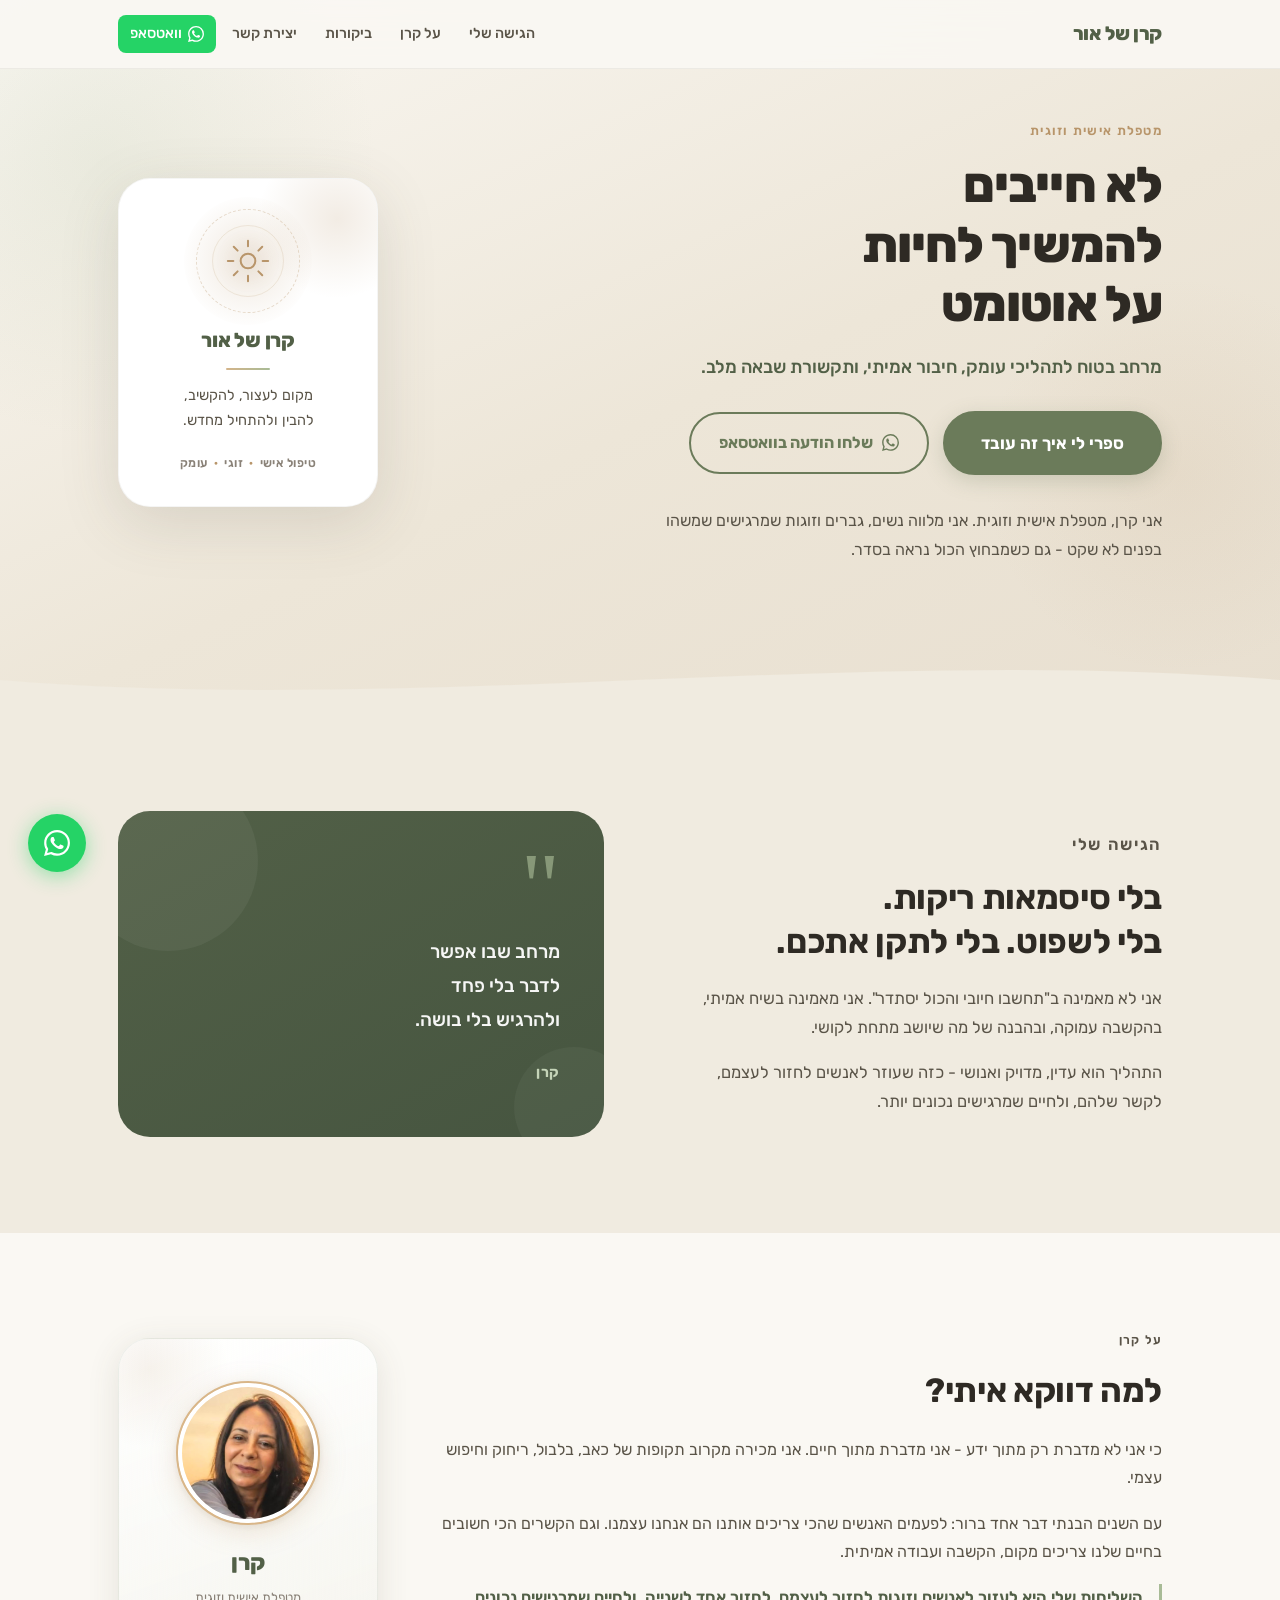
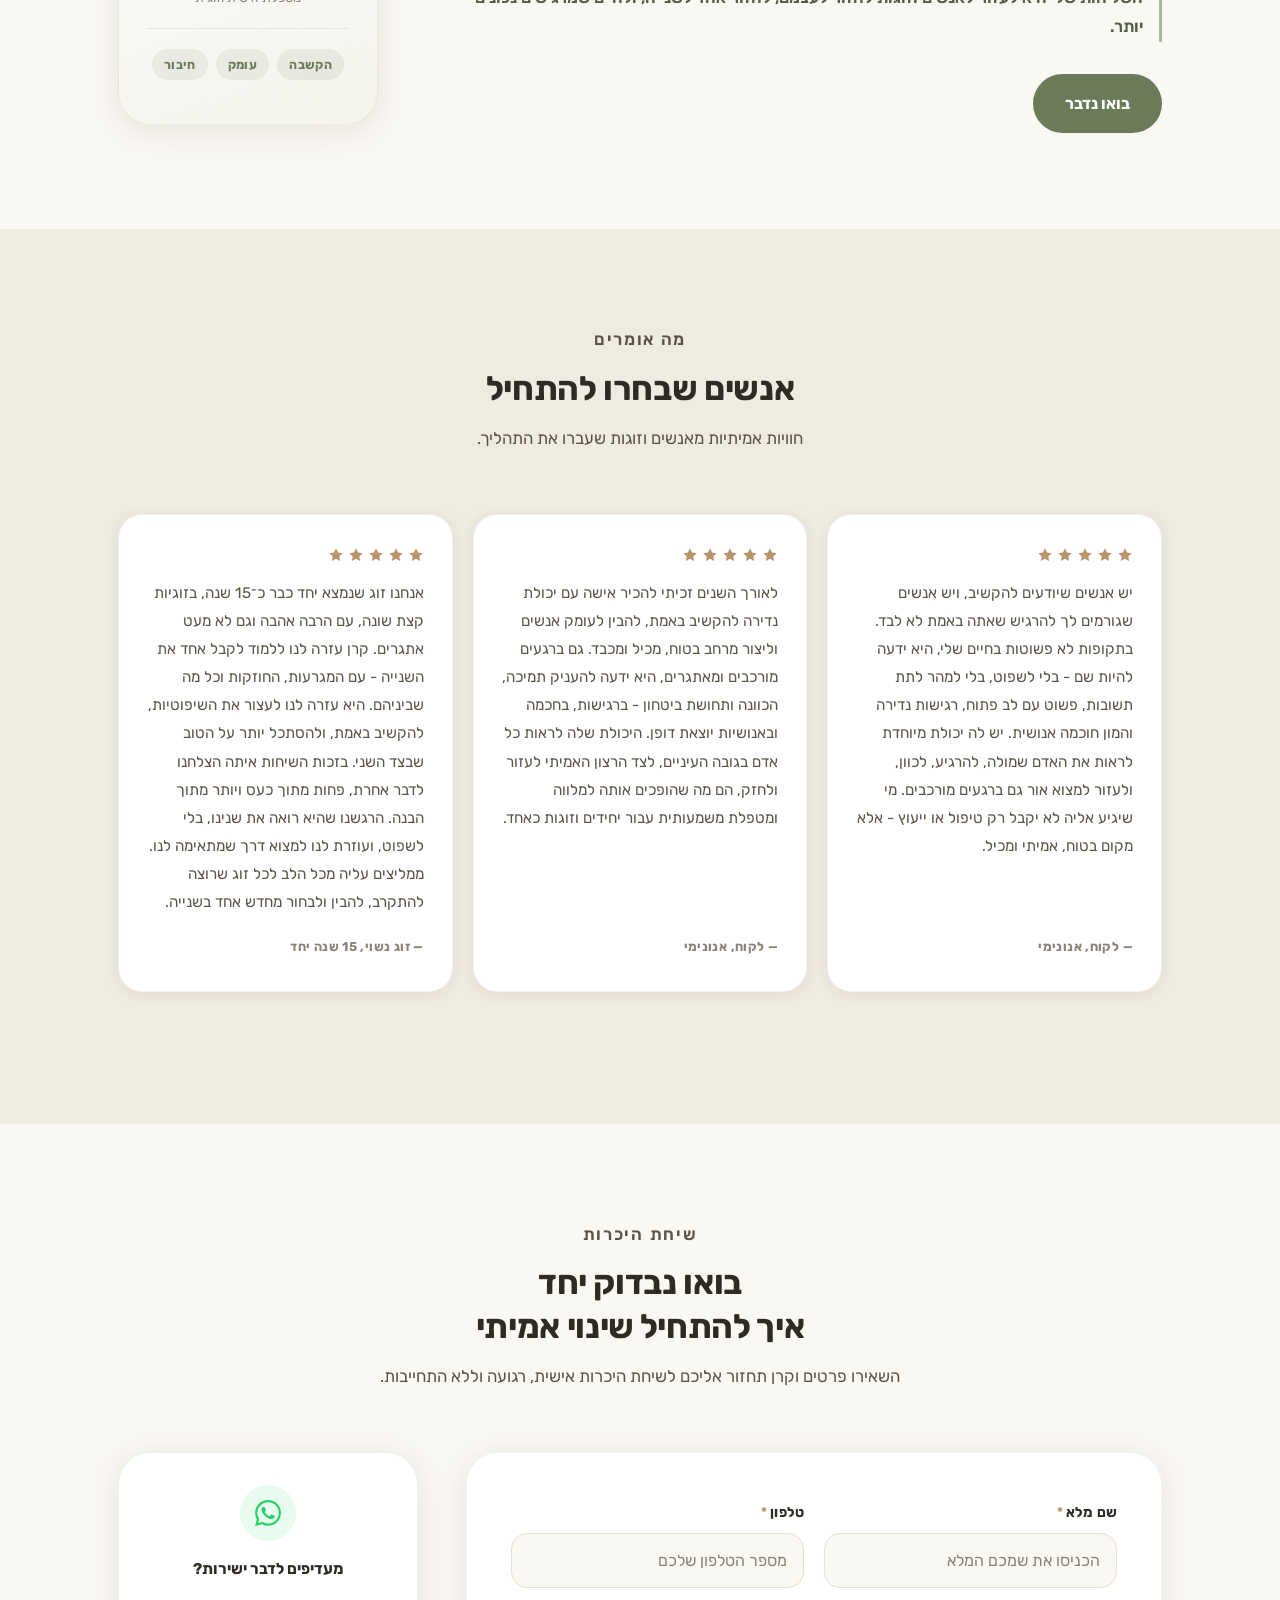
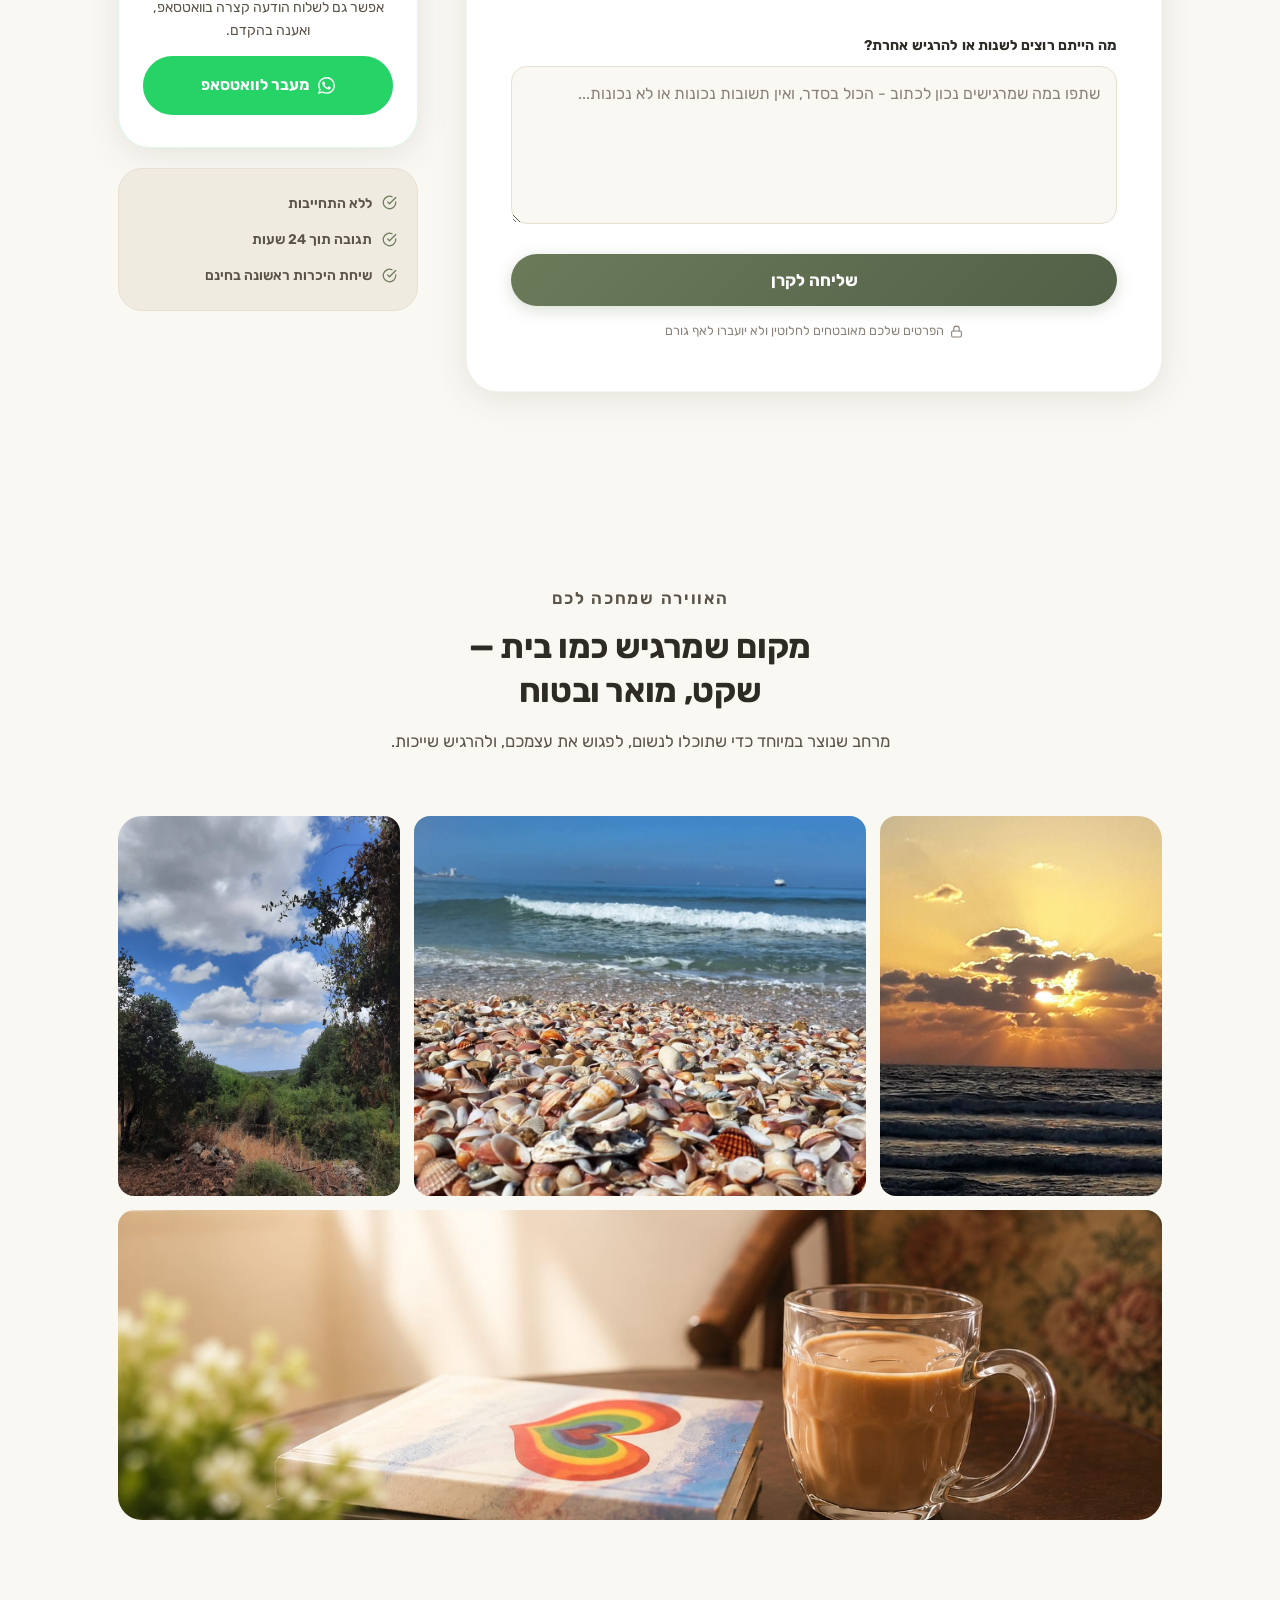
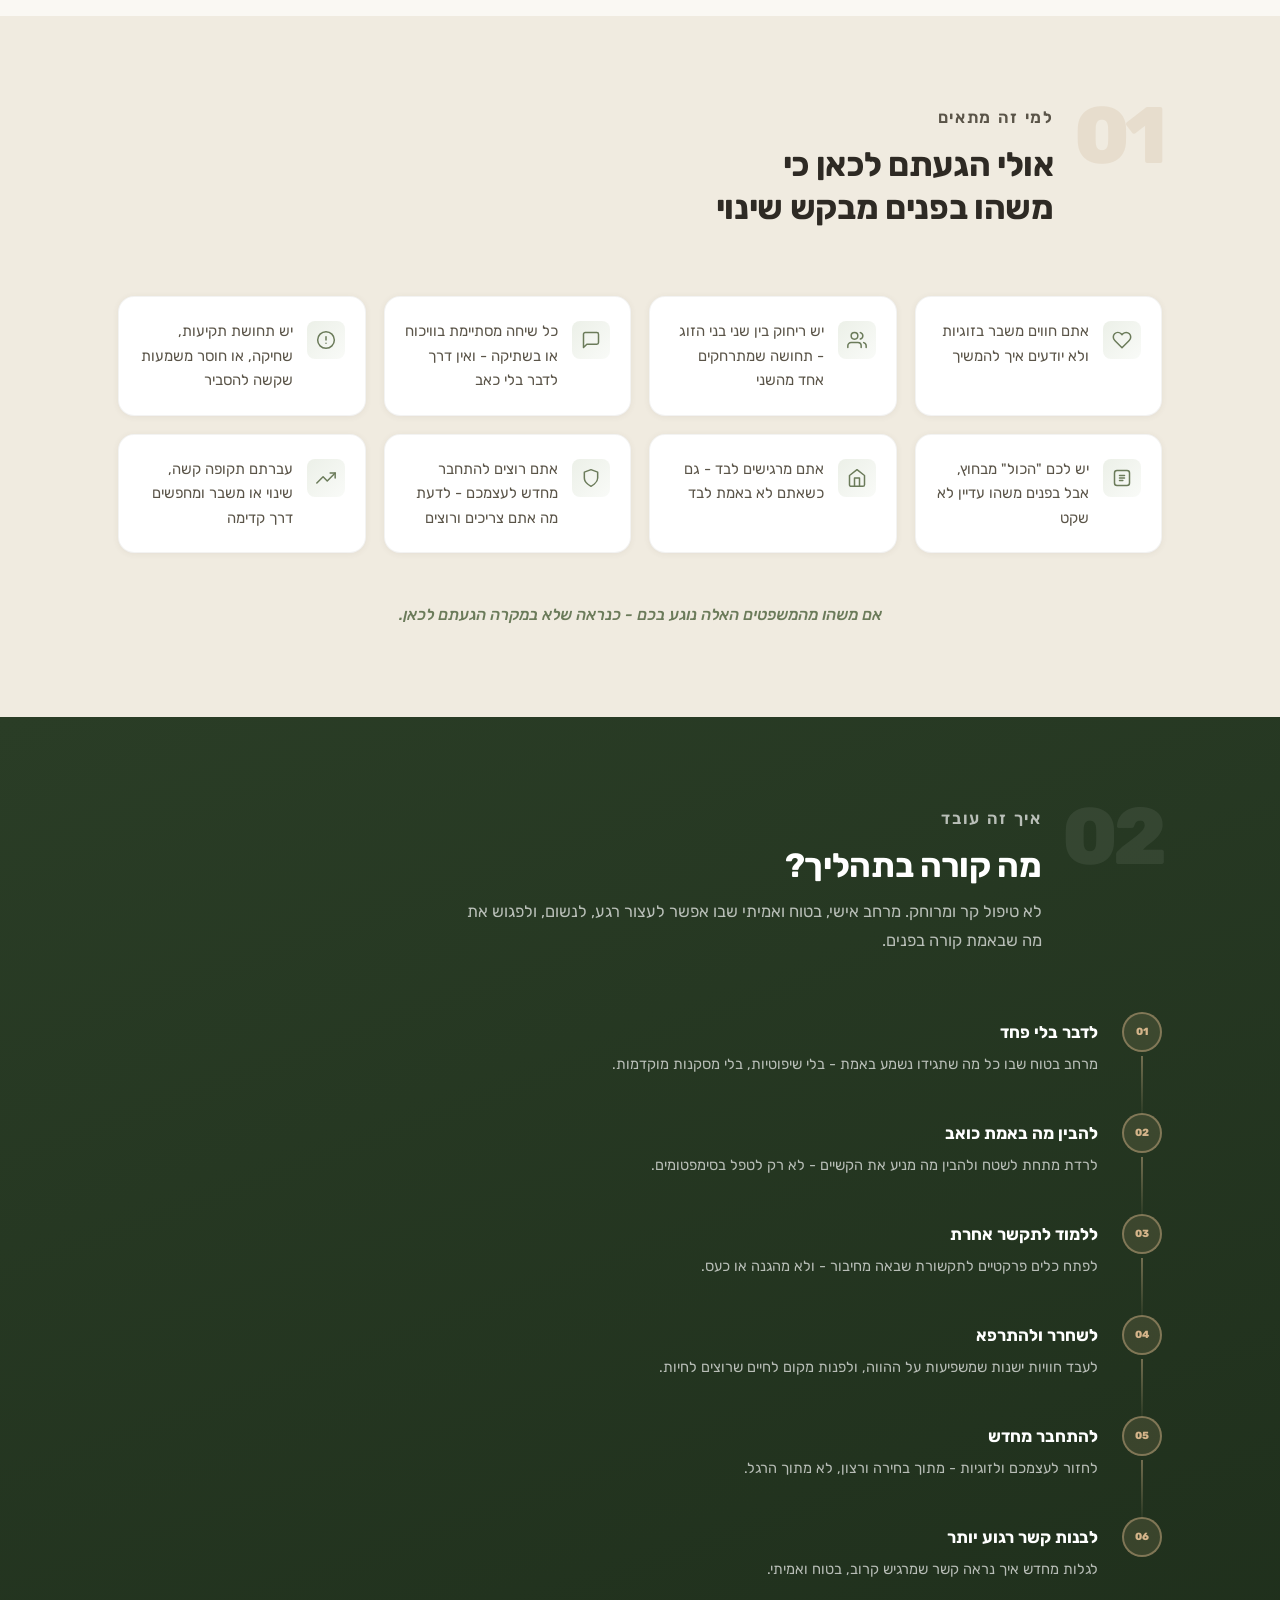
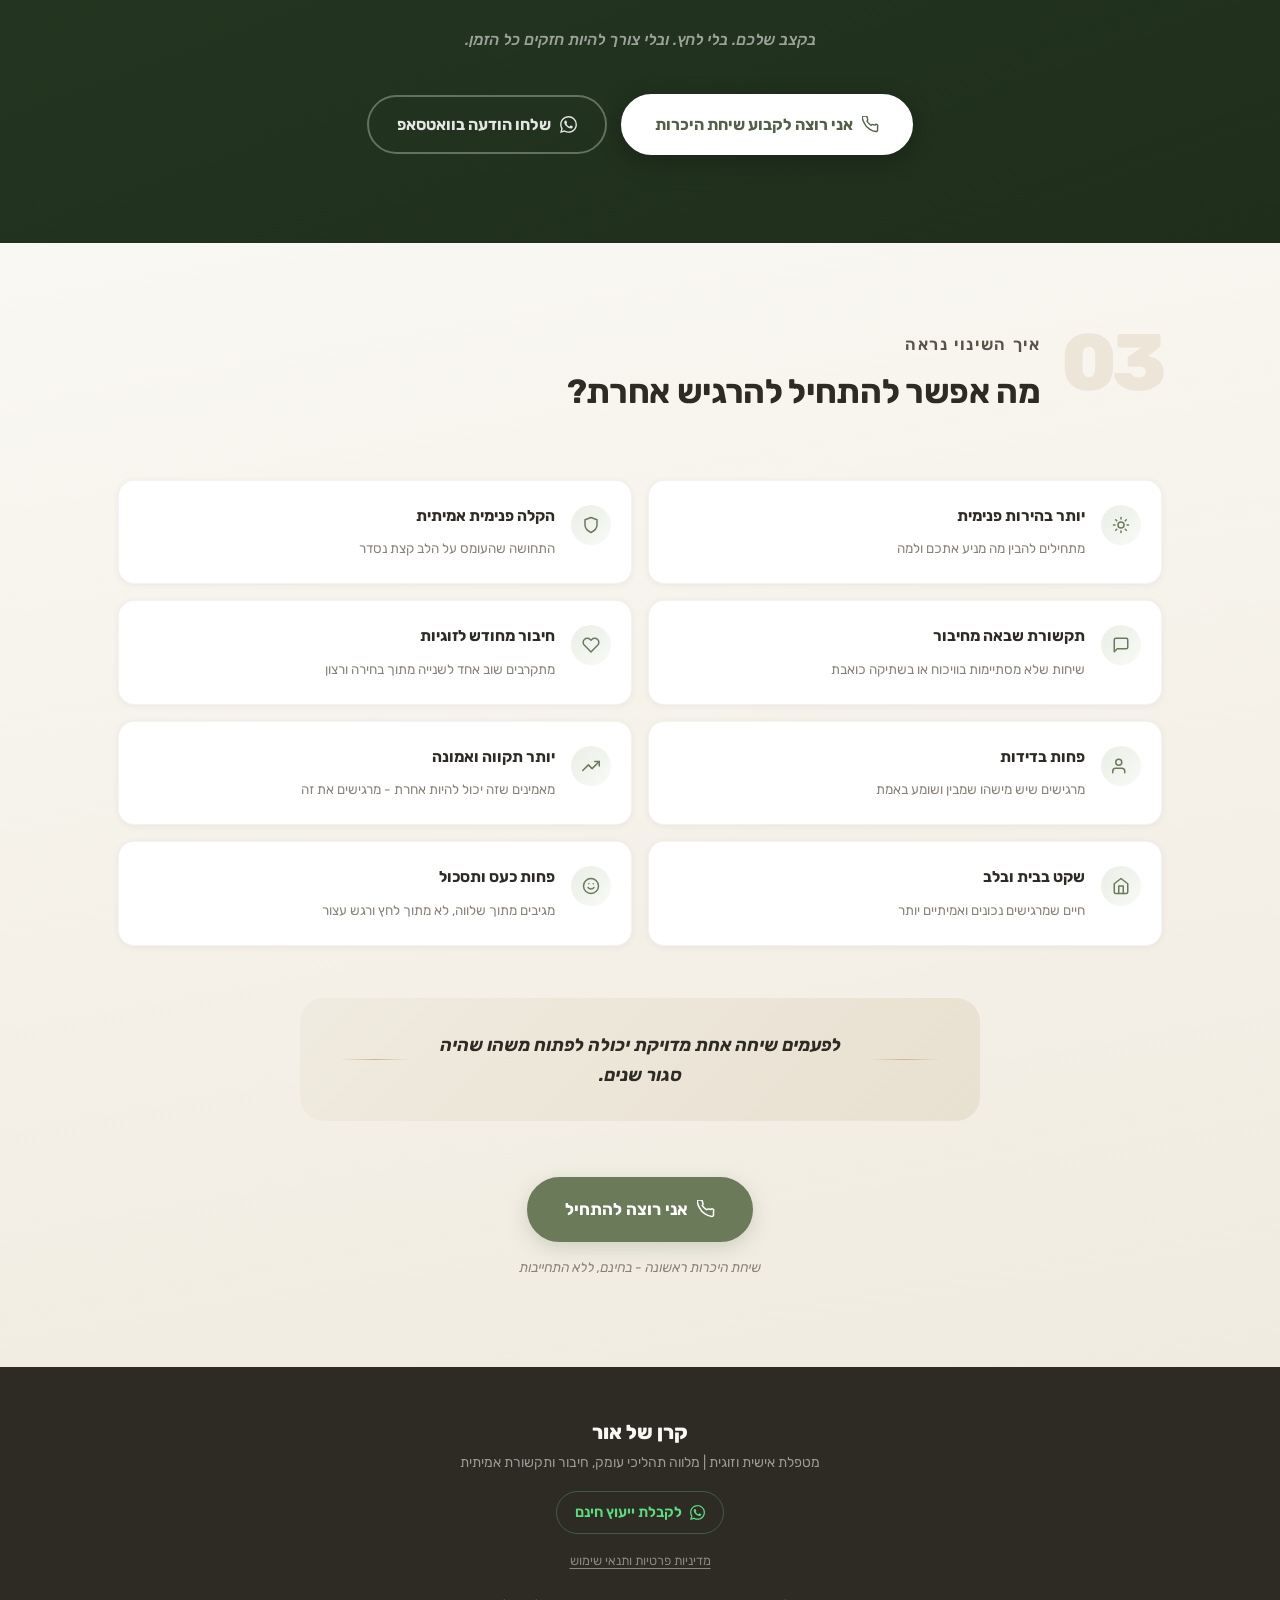
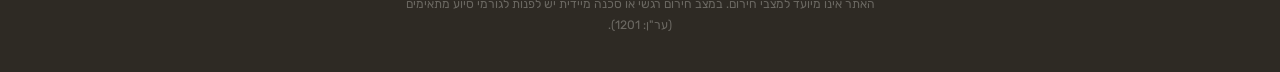
==== commit 7e519608: "Fix punctuation in Hebrew text throughout index.html" ====
--- a/index.html
+++ b/index.html
@@ -56,7 +56,7 @@
             שלחו הודעה בוואטסאפ
           </a>
         </div>
-        <p class="hero-body">אני קרן, מטפלת אישית וזוגית. אני מלווה נשים, גברים וזוגות שמרגישים שמשהו בפנים לא שקט — גם כשמבחוץ הכול נראה בסדר.</p>
+        <p class="hero-body">אני קרן, מטפלת אישית וזוגית. אני מלווה נשים, גברים וזוגות שמרגישים שמשהו בפנים לא שקט - גם כשמבחוץ הכול נראה בסדר.</p>
       </div>
 
       <div class="hero-card reveal reveal-delay" aria-hidden="true">
@@ -103,7 +103,7 @@
           <p class="section-eyebrow">הגישה שלי</p>
           <h2>בלי סיסמאות ריקות.<br />בלי לשפוט. בלי לתקן אתכם.</h2>
           <p>אני לא מאמינה ב"תחשבו חיובי והכול יסתדר". אני מאמינה בשיח אמיתי, בהקשבה עמוקה, ובהבנה של מה שיושב מתחת לקושי.</p>
-          <p>התהליך הוא עדין, מדויק ואנושי — כזה שעוזר לאנשים לחזור לעצמם, לקשר שלהם, ולחיים שמרגישים נכונים יותר.</p>
+          <p>התהליך הוא עדין, מדויק ואנושי - כזה שעוזר לאנשים לחזור לעצמם, לקשר שלהם, ולחיים שמרגישים נכונים יותר.</p>
         </div>
         <div class="approach-quote reveal reveal-delay">
           <div class="quote-mark" aria-hidden="true">"</div>
@@ -121,7 +121,7 @@
         <div class="about-content reveal">
           <p class="section-eyebrow">על קרן</p>
           <h2>למה דווקא איתי?</h2>
-          <p>כי אני לא מדברת רק מתוך ידע — אני מדברת מתוך חיים. אני מכירה מקרוב תקופות של כאב, בלבול, ריחוק וחיפוש עצמי.</p>
+          <p>כי אני לא מדברת רק מתוך ידע - אני מדברת מתוך חיים. אני מכירה מקרוב תקופות של כאב, בלבול, ריחוק וחיפוש עצמי.</p>
           <p>עם השנים הבנתי דבר אחד ברור: לפעמים האנשים שהכי צריכים אותנו הם אנחנו עצמנו. וגם הקשרים הכי חשובים בחיים שלנו צריכים מקום, הקשבה ועבודה אמיתית.</p>
           <p class="about-mission">השליחות שלי היא לעזור לאנשים וזוגות לחזור לעצמם, לחזור אחד לשנייה, ולחיים שמרגישים נכונים יותר.</p>
           <a href="#contact" class="btn-primary">בואו נדבר</a>
@@ -129,7 +129,7 @@
         <div class="about-card reveal reveal-delay">
           <div class="about-card-inner">
             <div class="about-card-glow" aria-hidden="true"></div>
-            <img src="תמונה של קרן.jpeg" alt="קרן — מטפלת אישית וזוגית" class="about-card-photo" />
+            <img src="תמונה של קרן.jpeg" alt="קרן - מטפלת אישית וזוגית" class="about-card-photo" />
             <p class="about-card-name">קרן</p>
             <p class="about-card-role">מטפלת אישית וזוגית</p>
             <div class="about-card-sep" aria-hidden="true"></div>
@@ -163,9 +163,9 @@
           </div>
           <blockquote class="t-quote">
             יש אנשים שיודעים להקשיב, ויש אנשים שגורמים לך להרגיש שאתה באמת לא לבד.
-            בתקופות לא פשוטות בחיים שלי, היא ידעה להיות שם — בלי לשפוט, בלי למהר לתת תשובות, פשוט עם לב פתוח, רגישות נדירה והמון חוכמה אנושית.
+            בתקופות לא פשוטות בחיים שלי, היא ידעה להיות שם - בלי לשפוט, בלי למהר לתת תשובות, פשוט עם לב פתוח, רגישות נדירה והמון חוכמה אנושית.
             יש לה יכולת מיוחדת לראות את האדם שמולה, להרגיע, לכוון, ולעזור למצוא אור גם ברגעים מורכבים.
-            מי שיגיע אליה לא יקבל רק טיפול או ייעוץ — אלא מקום בטוח, אמיתי ומכיל.
+            מי שיגיע אליה לא יקבל רק טיפול או ייעוץ - אלא מקום בטוח, אמיתי ומכיל.
           </blockquote>
           <p class="t-author">— לקוח, אנונימי</p>
         </div>
@@ -179,7 +179,7 @@
           </div>
           <blockquote class="t-quote">
             לאורך השנים זכיתי להכיר אישה עם יכולת נדירה להקשיב באמת, להבין לעומק אנשים וליצור מרחב בטוח, מכיל ומכבד.
-            גם ברגעים מורכבים ומאתגרים, היא ידעה להעניק תמיכה, הכוונה ותחושת ביטחון — ברגישות, בחכמה ובאנושיות יוצאת דופן.
+            גם ברגעים מורכבים ומאתגרים, היא ידעה להעניק תמיכה, הכוונה ותחושת ביטחון - ברגישות, בחכמה ובאנושיות יוצאת דופן.
             היכולת שלה לראות כל אדם בגובה העיניים, לצד הרצון האמיתי לעזור ולחזק, הם מה שהופכים אותה למלווה ומטפלת משמעותית עבור יחידים וזוגות כאחד.
           </blockquote>
           <p class="t-author">— לקוח, אנונימי</p>
@@ -194,7 +194,7 @@
           </div>
           <blockquote class="t-quote">
             אנחנו זוג שנמצא יחד כבר כ־15 שנה, בזוגיות קצת שונה, עם הרבה אהבה וגם לא מעט אתגרים.
-            קרן עזרה לנו ללמוד לקבל אחד את השנייה — עם המגרעות, החוזקות וכל מה שביניהם.
+            קרן עזרה לנו ללמוד לקבל אחד את השנייה - עם המגרעות, החוזקות וכל מה שביניהם.
             היא עזרה לנו לעצור את השיפוטיות, להקשיב באמת, ולהסתכל יותר על הטוב שבצד השני.
             בזכות השיחות איתה הצלחנו לדבר אחרת, פחות מתוך כעס ויותר מתוך הבנה.
             הרגשנו שהיא רואה את שנינו, בלי לשפוט, ועוזרת לנו למצוא דרך שמתאימה לנו.
@@ -230,7 +230,7 @@
           </div>
           <div class="form-group">
             <label for="message">מה הייתם רוצים לשנות או להרגיש אחרת?</label>
-            <textarea id="message" name="message" rows="5" placeholder="שתפו במה שמרגישים נכון לכתוב — הכול בסדר, ואין תשובות נכונות או לא נכונות..."></textarea>
+            <textarea id="message" name="message" rows="5" placeholder="שתפו במה שמרגישים נכון לכתוב - הכול בסדר, ואין תשובות נכונות או לא נכונות..."></textarea>
           </div>
           <div id="formMessage" class="form-feedback" aria-live="polite"></div>
           <button type="submit" class="btn-submit" id="submitBtn">
@@ -303,7 +303,7 @@
     </div>
   </section>
 
-  <!-- ======= MEGA SECTION — למי / איך עובד / איך השינוי נראה ======= -->
+  <!-- ======= MEGA SECTION - למי / איך עובד / איך השינוי נראה ======= -->
   <section class="mega-section" id="journey" aria-label="המסע הטיפולי">
 
     <!-- SUB 1: למי זה מתאים -->
@@ -327,13 +327,13 @@
             <div class="card-icon" aria-hidden="true">
               <svg width="20" height="20" viewBox="0 0 24 24" fill="none" stroke="currentColor" stroke-width="1.8" stroke-linecap="round" stroke-linejoin="round"><path d="M17 21v-2a4 4 0 0 0-4-4H5a4 4 0 0 0-4 4v2"/><circle cx="9" cy="7" r="4"/><path d="M23 21v-2a4 4 0 0 0-3-3.87"/><path d="M16 3.13a4 4 0 0 1 0 7.75"/></svg>
             </div>
-            <p>יש ריחוק בין שני בני הזוג — תחושה שמתרחקים אחד מהשני</p>
+            <p>יש ריחוק בין שני בני הזוג - תחושה שמתרחקים אחד מהשני</p>
           </div>
           <div class="card">
             <div class="card-icon" aria-hidden="true">
               <svg width="20" height="20" viewBox="0 0 24 24" fill="none" stroke="currentColor" stroke-width="1.8" stroke-linecap="round" stroke-linejoin="round"><path d="M21 15a2 2 0 0 1-2 2H7l-4 4V5a2 2 0 0 1 2-2h14a2 2 0 0 1 2 2z"/></svg>
             </div>
-            <p>כל שיחה מסתיימת בוויכוח או בשתיקה — ואין דרך לדבר בלי כאב</p>
+            <p>כל שיחה מסתיימת בוויכוח או בשתיקה - ואין דרך לדבר בלי כאב</p>
           </div>
           <div class="card">
             <div class="card-icon" aria-hidden="true">
@@ -351,13 +351,13 @@
             <div class="card-icon" aria-hidden="true">
               <svg width="20" height="20" viewBox="0 0 24 24" fill="none" stroke="currentColor" stroke-width="1.8" stroke-linecap="round" stroke-linejoin="round"><path d="M3 9l9-7 9 7v11a2 2 0 0 1-2 2H5a2 2 0 0 1-2-2z"/><polyline points="9 22 9 12 15 12 15 22"/></svg>
             </div>
-            <p>אתם מרגישים לבד — גם כשאתם לא באמת לבד</p>
+            <p>אתם מרגישים לבד - גם כשאתם לא באמת לבד</p>
           </div>
           <div class="card">
             <div class="card-icon" aria-hidden="true">
               <svg width="20" height="20" viewBox="0 0 24 24" fill="none" stroke="currentColor" stroke-width="1.8" stroke-linecap="round" stroke-linejoin="round"><path d="M12 22s8-4 8-10V5l-8-3-8 3v7c0 6 8 10 8 10z"/></svg>
             </div>
-            <p>אתם רוצים להתחבר מחדש לעצמכם — לדעת מה אתם צריכים ורוצים</p>
+            <p>אתם רוצים להתחבר מחדש לעצמכם - לדעת מה אתם צריכים ורוצים</p>
           </div>
           <div class="card">
             <div class="card-icon" aria-hidden="true">
@@ -366,7 +366,7 @@
             <p>עברתם תקופה קשה, שינוי או משבר ומחפשים דרך קדימה</p>
           </div>
         </div>
-        <p class="section-footer-note reveal">אם משהו מהמשפטים האלה נוגע בכם — כנראה שלא במקרה הגעתם לכאן.</p>
+        <p class="section-footer-note reveal">אם משהו מהמשפטים האלה נוגע בכם - כנראה שלא במקרה הגעתם לכאן.</p>
       </div>
     </div>
 
@@ -389,7 +389,7 @@
             </div>
             <div class="mega-step-body">
               <h3>לדבר בלי פחד</h3>
-              <p>מרחב בטוח שבו כל מה שתגידו נשמע באמת — בלי שיפוטיות, בלי מסקנות מוקדמות.</p>
+              <p>מרחב בטוח שבו כל מה שתגידו נשמע באמת - בלי שיפוטיות, בלי מסקנות מוקדמות.</p>
             </div>
           </div>
           <div class="mega-step">
@@ -399,7 +399,7 @@
             </div>
             <div class="mega-step-body">
               <h3>להבין מה באמת כואב</h3>
-              <p>לרדת מתחת לשטח ולהבין מה מניע את הקשיים — לא רק לטפל בסימפטומים.</p>
+              <p>לרדת מתחת לשטח ולהבין מה מניע את הקשיים - לא רק לטפל בסימפטומים.</p>
             </div>
           </div>
           <div class="mega-step">
@@ -409,7 +409,7 @@
             </div>
             <div class="mega-step-body">
               <h3>ללמוד לתקשר אחרת</h3>
-              <p>לפתח כלים פרקטיים לתקשורת שבאה מחיבור — ולא מהגנה או כעס.</p>
+              <p>לפתח כלים פרקטיים לתקשורת שבאה מחיבור - ולא מהגנה או כעס.</p>
             </div>
           </div>
           <div class="mega-step">
@@ -429,7 +429,7 @@
             </div>
             <div class="mega-step-body">
               <h3>להתחבר מחדש</h3>
-              <p>לחזור לעצמכם ולזוגיות — מתוך בחירה ורצון, לא מתוך הרגל.</p>
+              <p>לחזור לעצמכם ולזוגיות - מתוך בחירה ורצון, לא מתוך הרגל.</p>
             </div>
           </div>
           <div class="mega-step">
@@ -519,7 +519,7 @@
             </div>
             <div class="tc-text">
               <strong>יותר תקווה ואמונה</strong>
-              <span>מאמינים שזה יכול להיות אחרת — ומרגישים את זה</span>
+              <span>מאמינים שזה יכול להיות אחרת - מרגישים את זה</span>
             </div>
           </div>
           <div class="tc-item">
@@ -553,7 +553,7 @@
             <svg width="18" height="18" viewBox="0 0 24 24" fill="none" stroke="currentColor" stroke-width="2" stroke-linecap="round" stroke-linejoin="round" aria-hidden="true"><path d="M22 16.92v3a2 2 0 01-2.18 2 19.79 19.79 0 01-8.63-3.07A19.5 19.5 0 013.07 9.8 19.79 19.79 0 01.22 1.22 2 2 0 012.22 0h3a2 2 0 012 1.72 12.84 12.84 0 00.7 2.81 2 2 0 01-.45 2.11L6.91 7.09a16 16 0 006 6l.55-.55a2 2 0 012.11-.45 12.84 12.84 0 002.81.7A2 2 0 0122 14.92z"/></svg>
             אני רוצה להתחיל
           </a>
-          <p class="mega-cta-note">שיחת היכרות ראשונה — בחינם, ללא התחייבות</p>
+          <p class="mega-cta-note">שיחת היכרות ראשונה - בחינם, ללא התחייבות</p>
         </div>
       </div>
     </div>
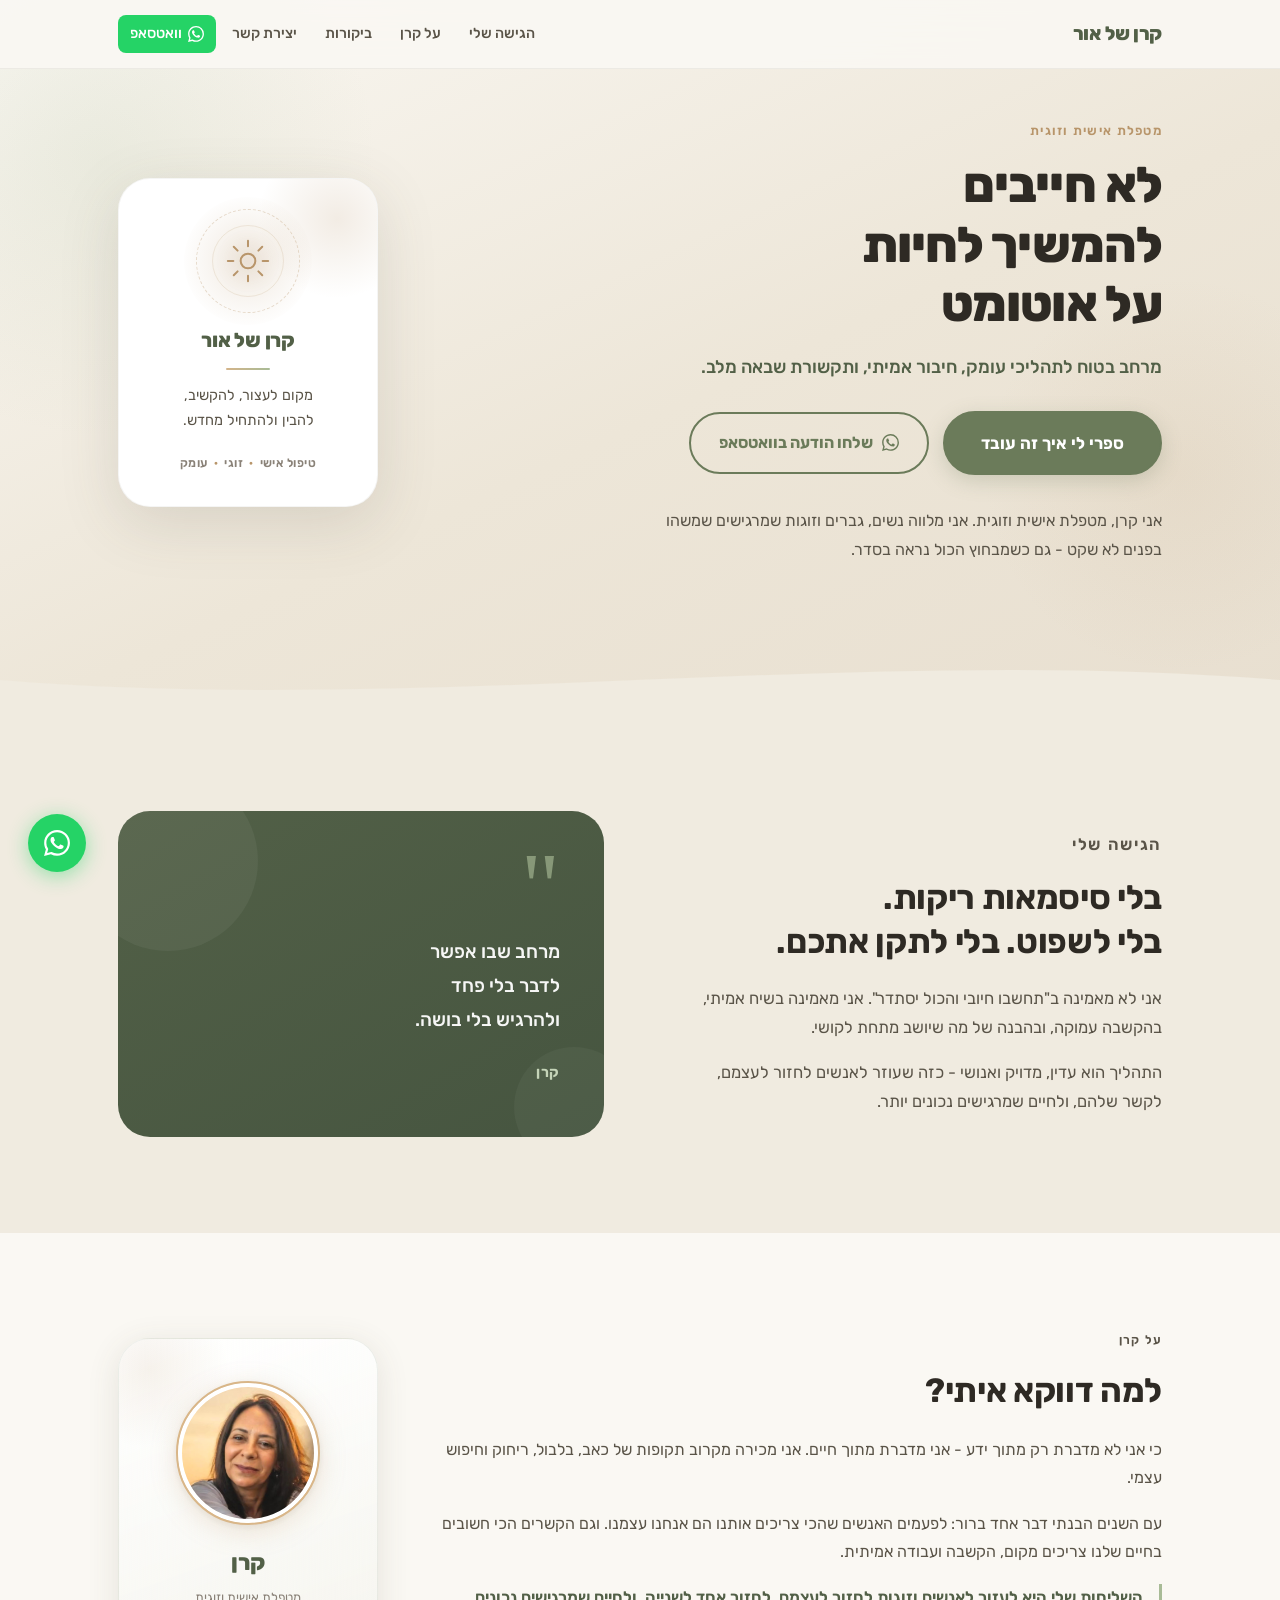
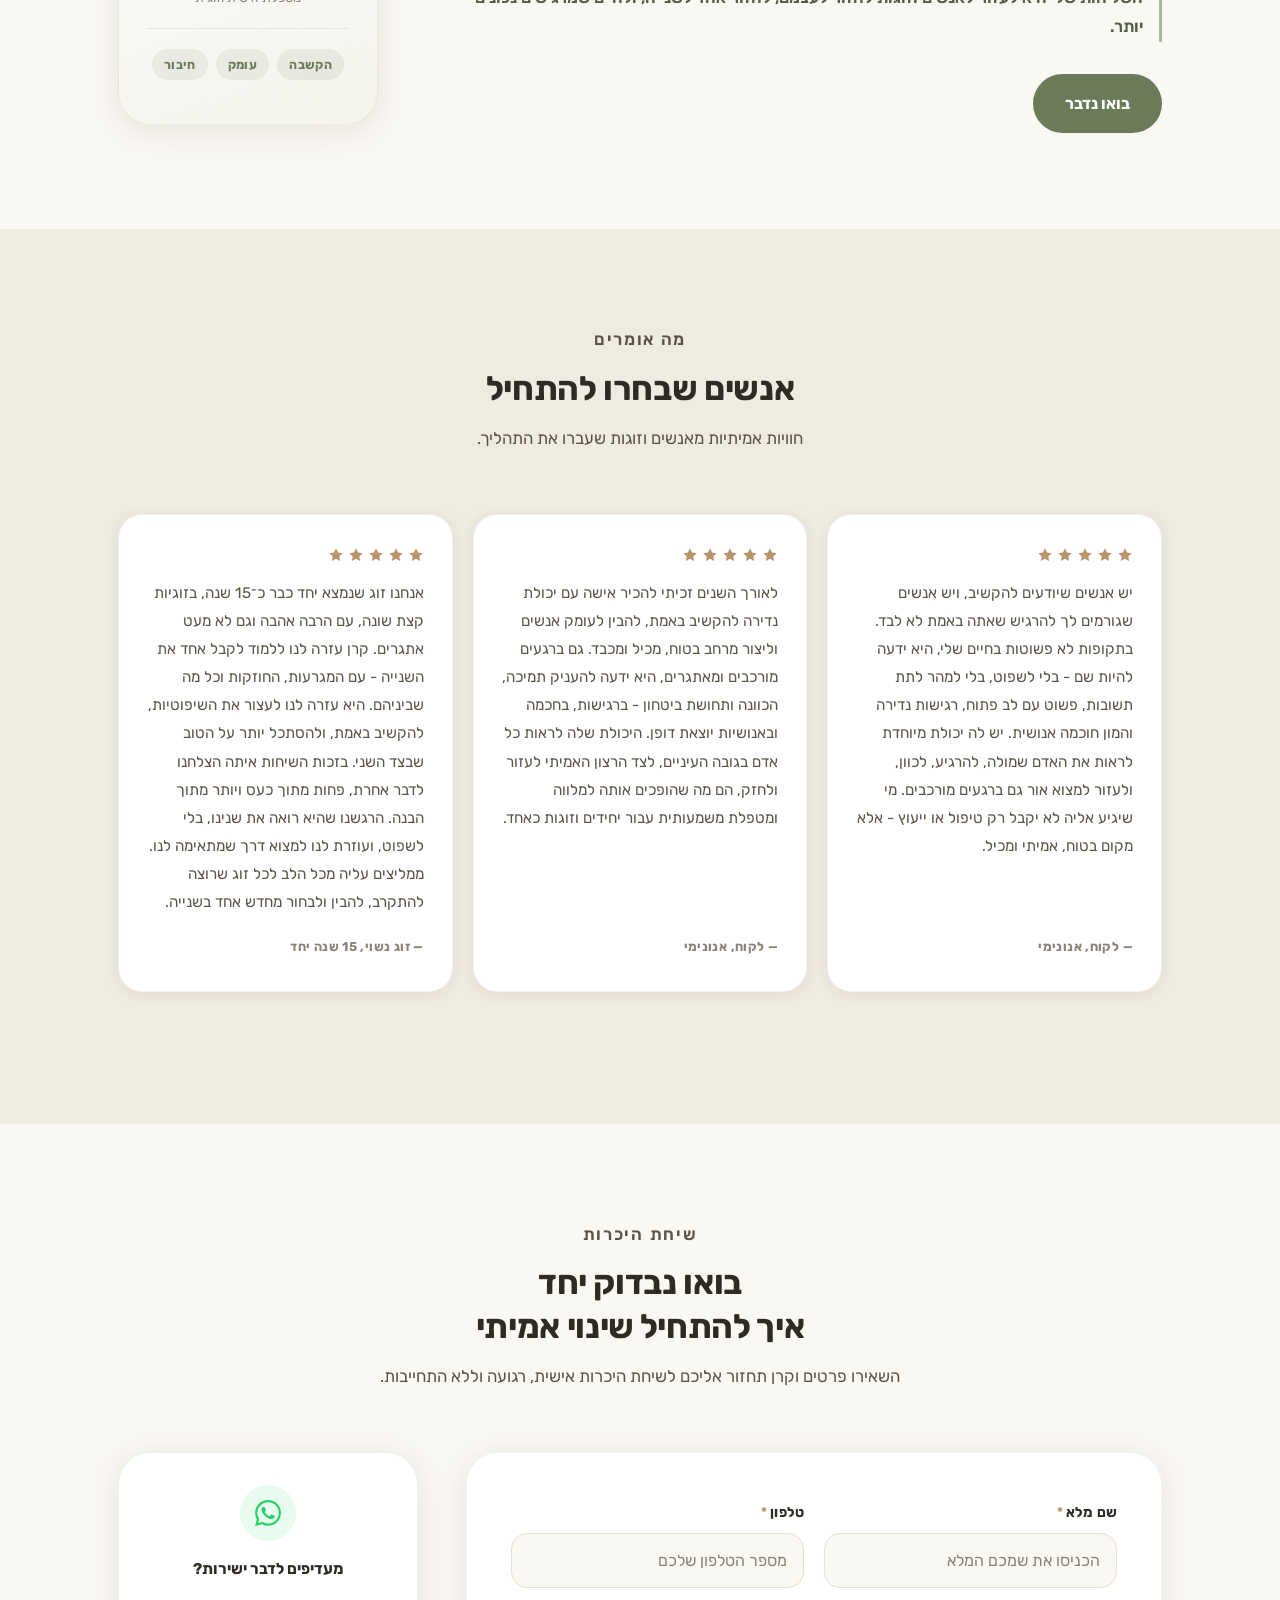
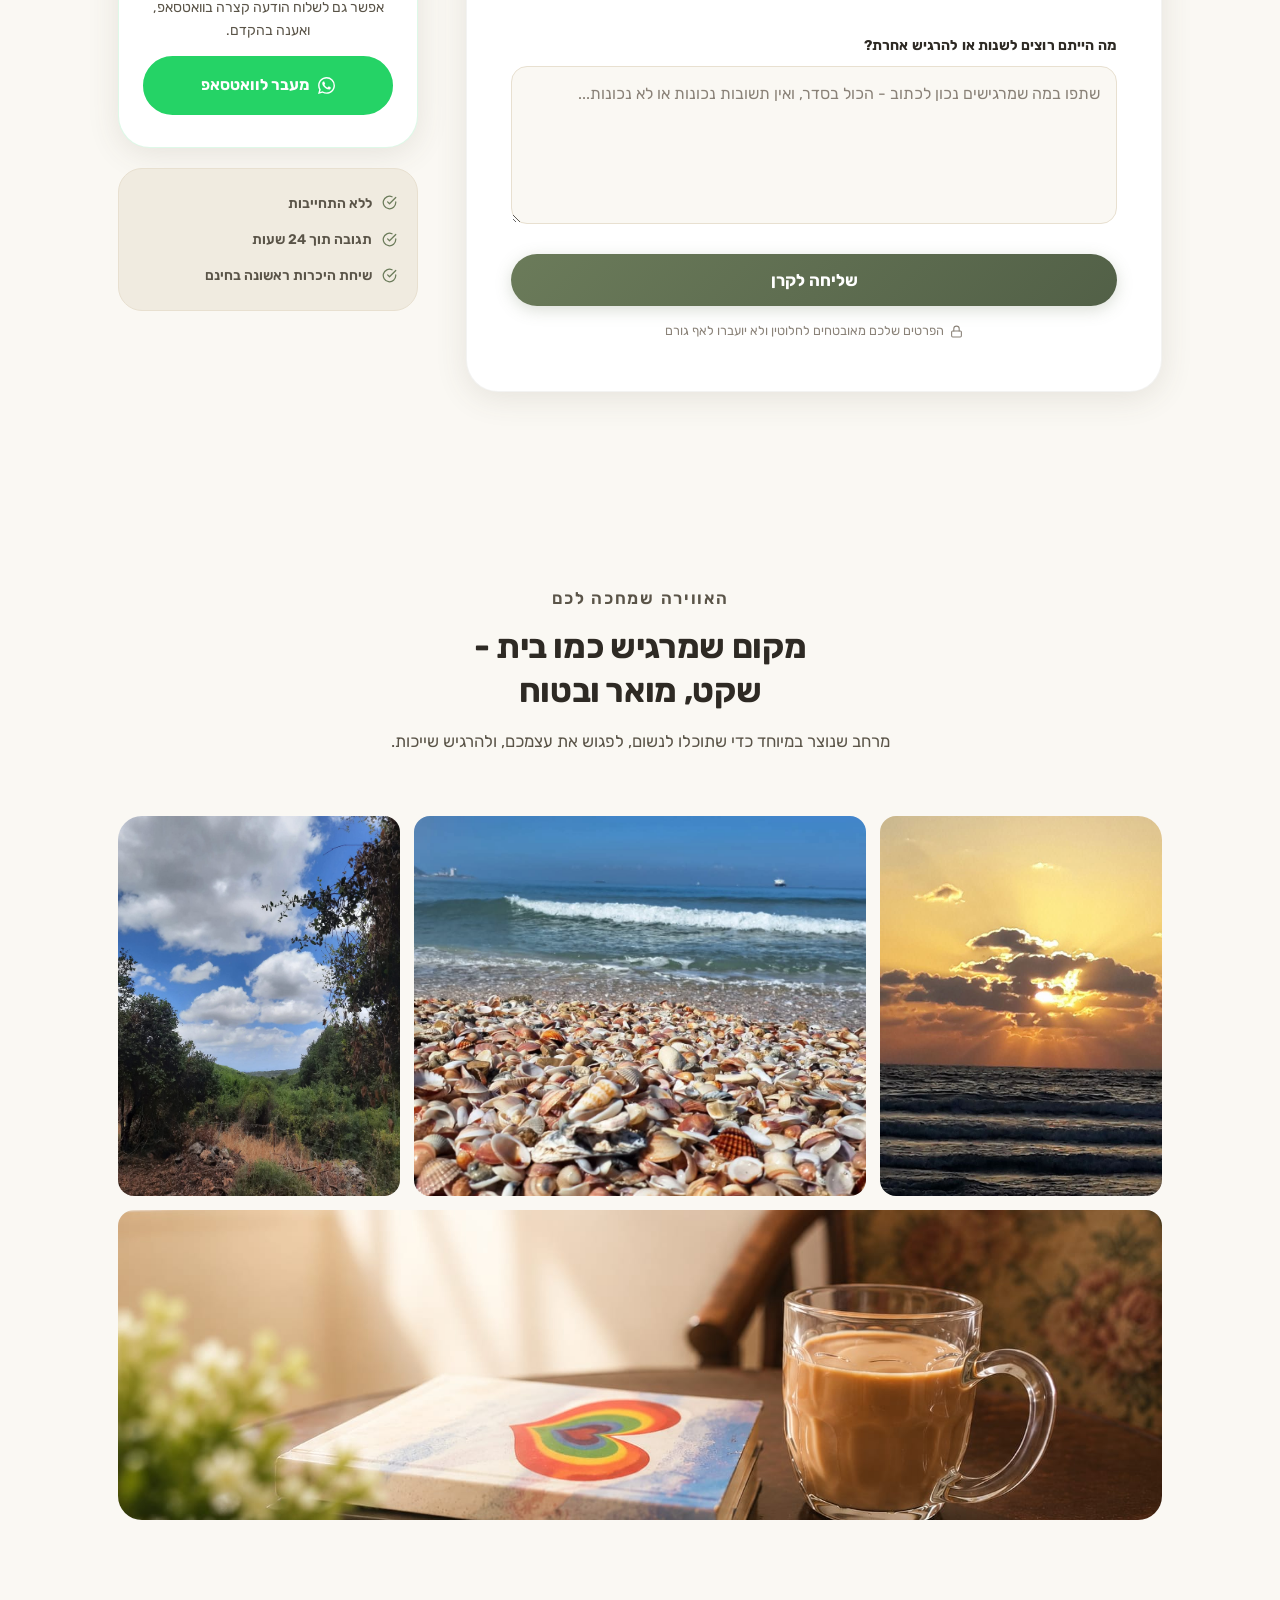
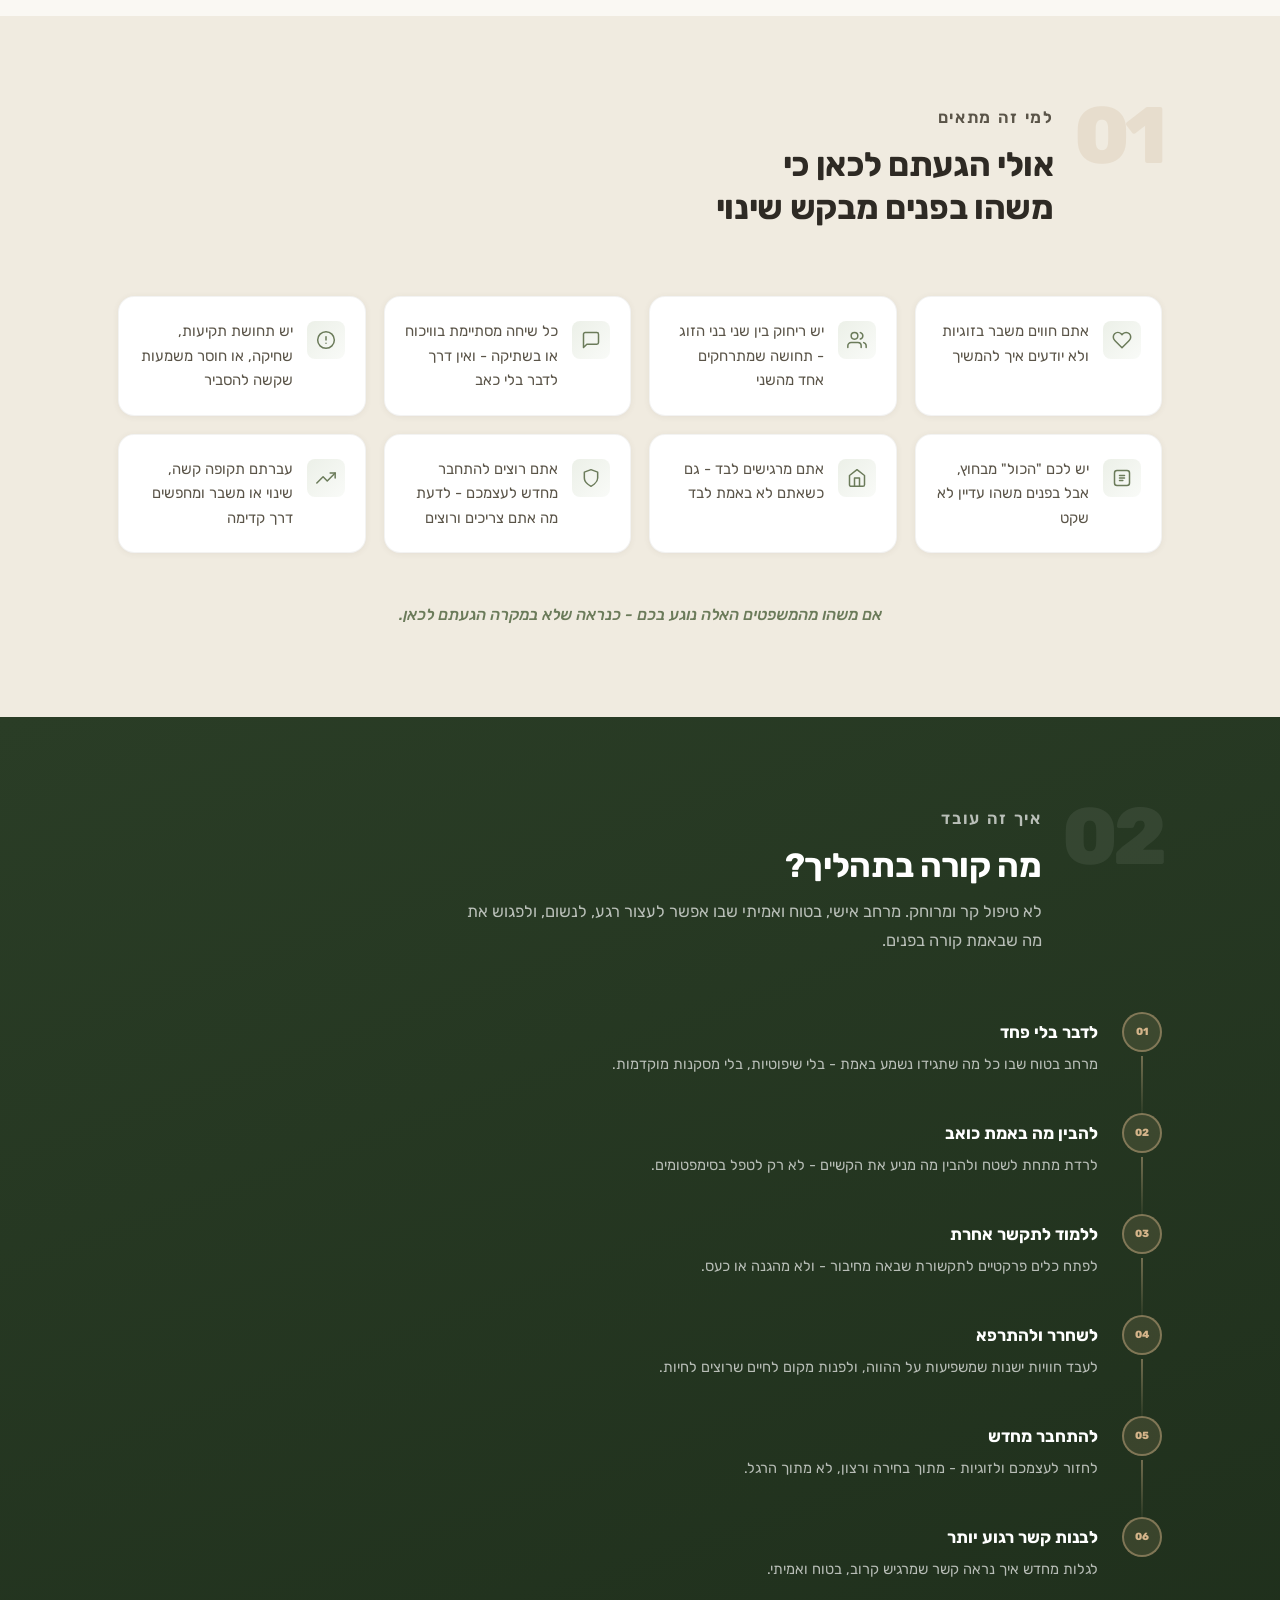
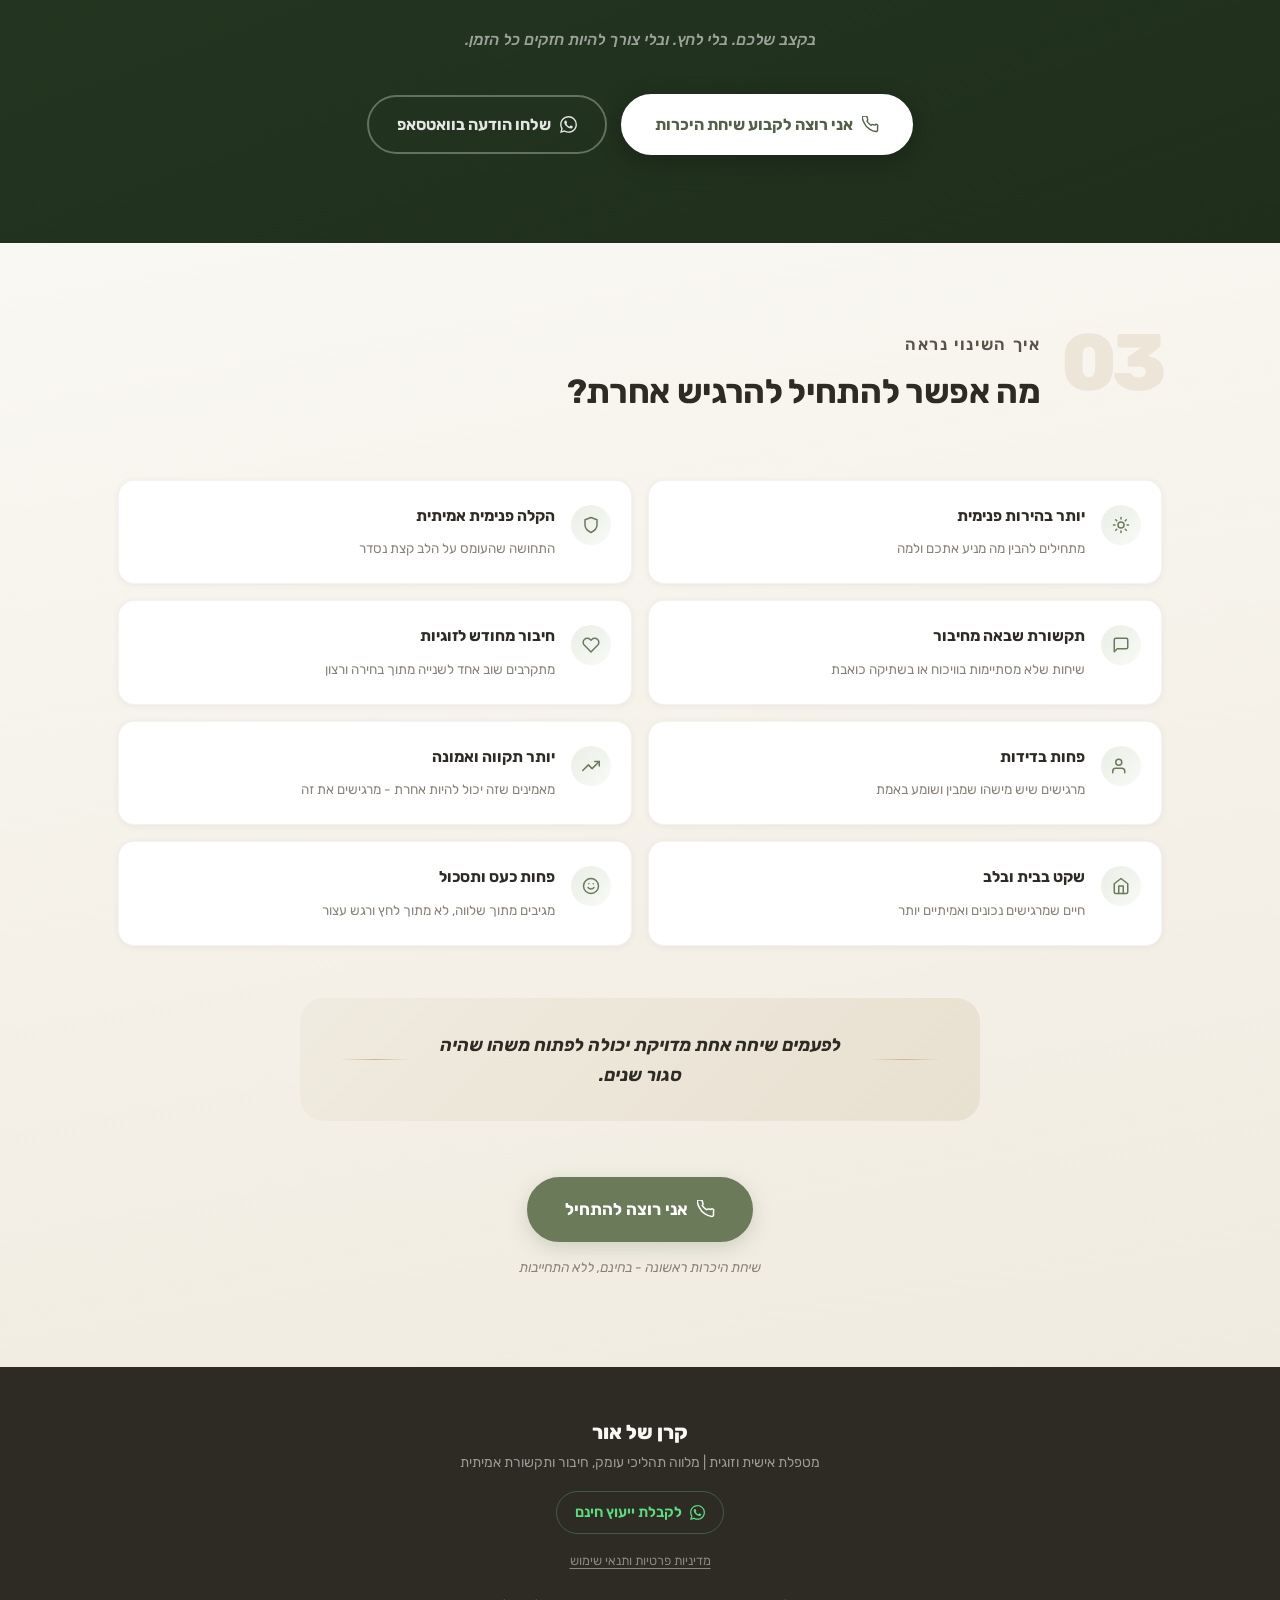
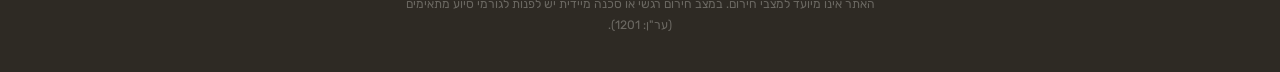
==== commit 79a78c61: "Update index.html" ====
--- a/index.html
+++ b/index.html
@@ -283,7 +283,7 @@
     <div class="container">
       <div class="section-header reveal">
         <p class="section-eyebrow">האווירה שמחכה לכם</p>
-        <h2>מקום שמרגיש כמו בית —<br />שקט, מואר ובטוח</h2>
+        <h2>מקום שמרגיש כמו בית -<br />שקט, מואר ובטוח</h2>
         <p>מרחב שנוצר במיוחד כדי שתוכלו לנשום, לפגוש את עצמכם, ולהרגיש שייכות.</p>
       </div>
       <div class="gallery-grid reveal">
